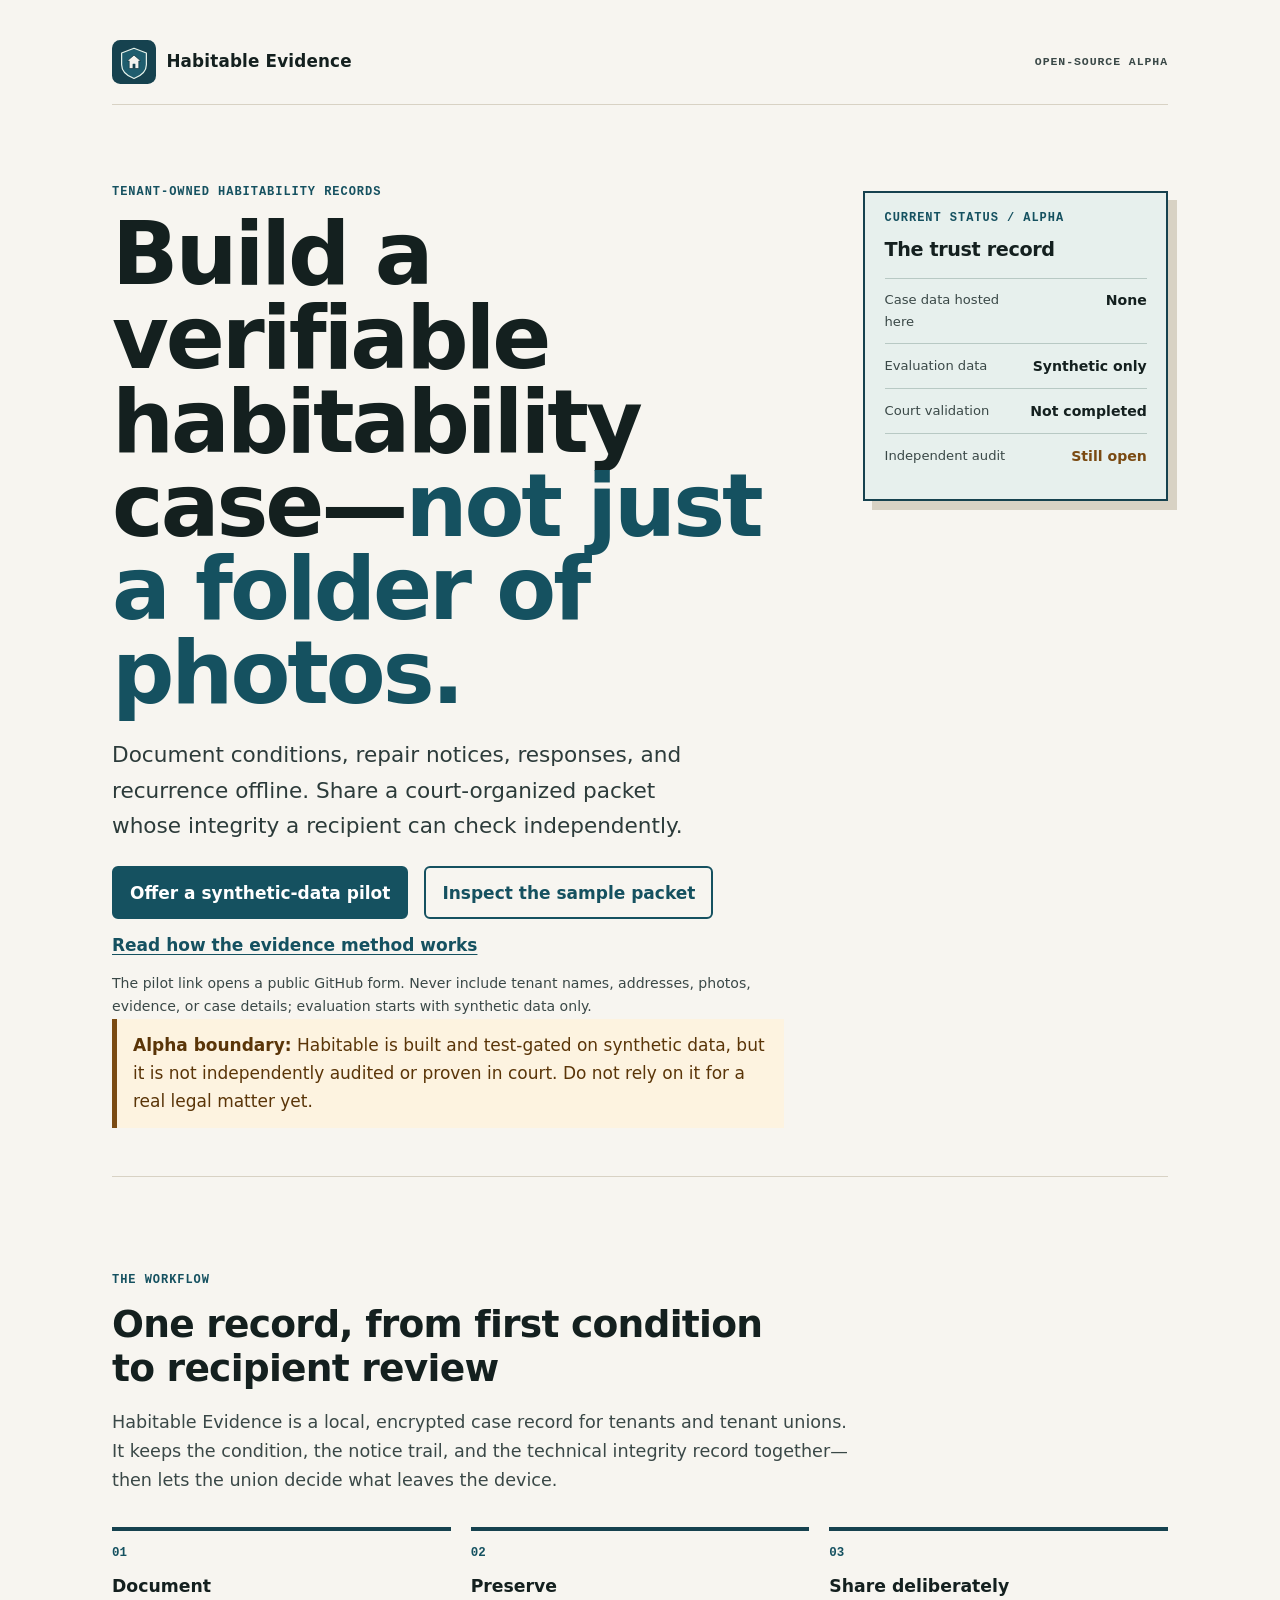
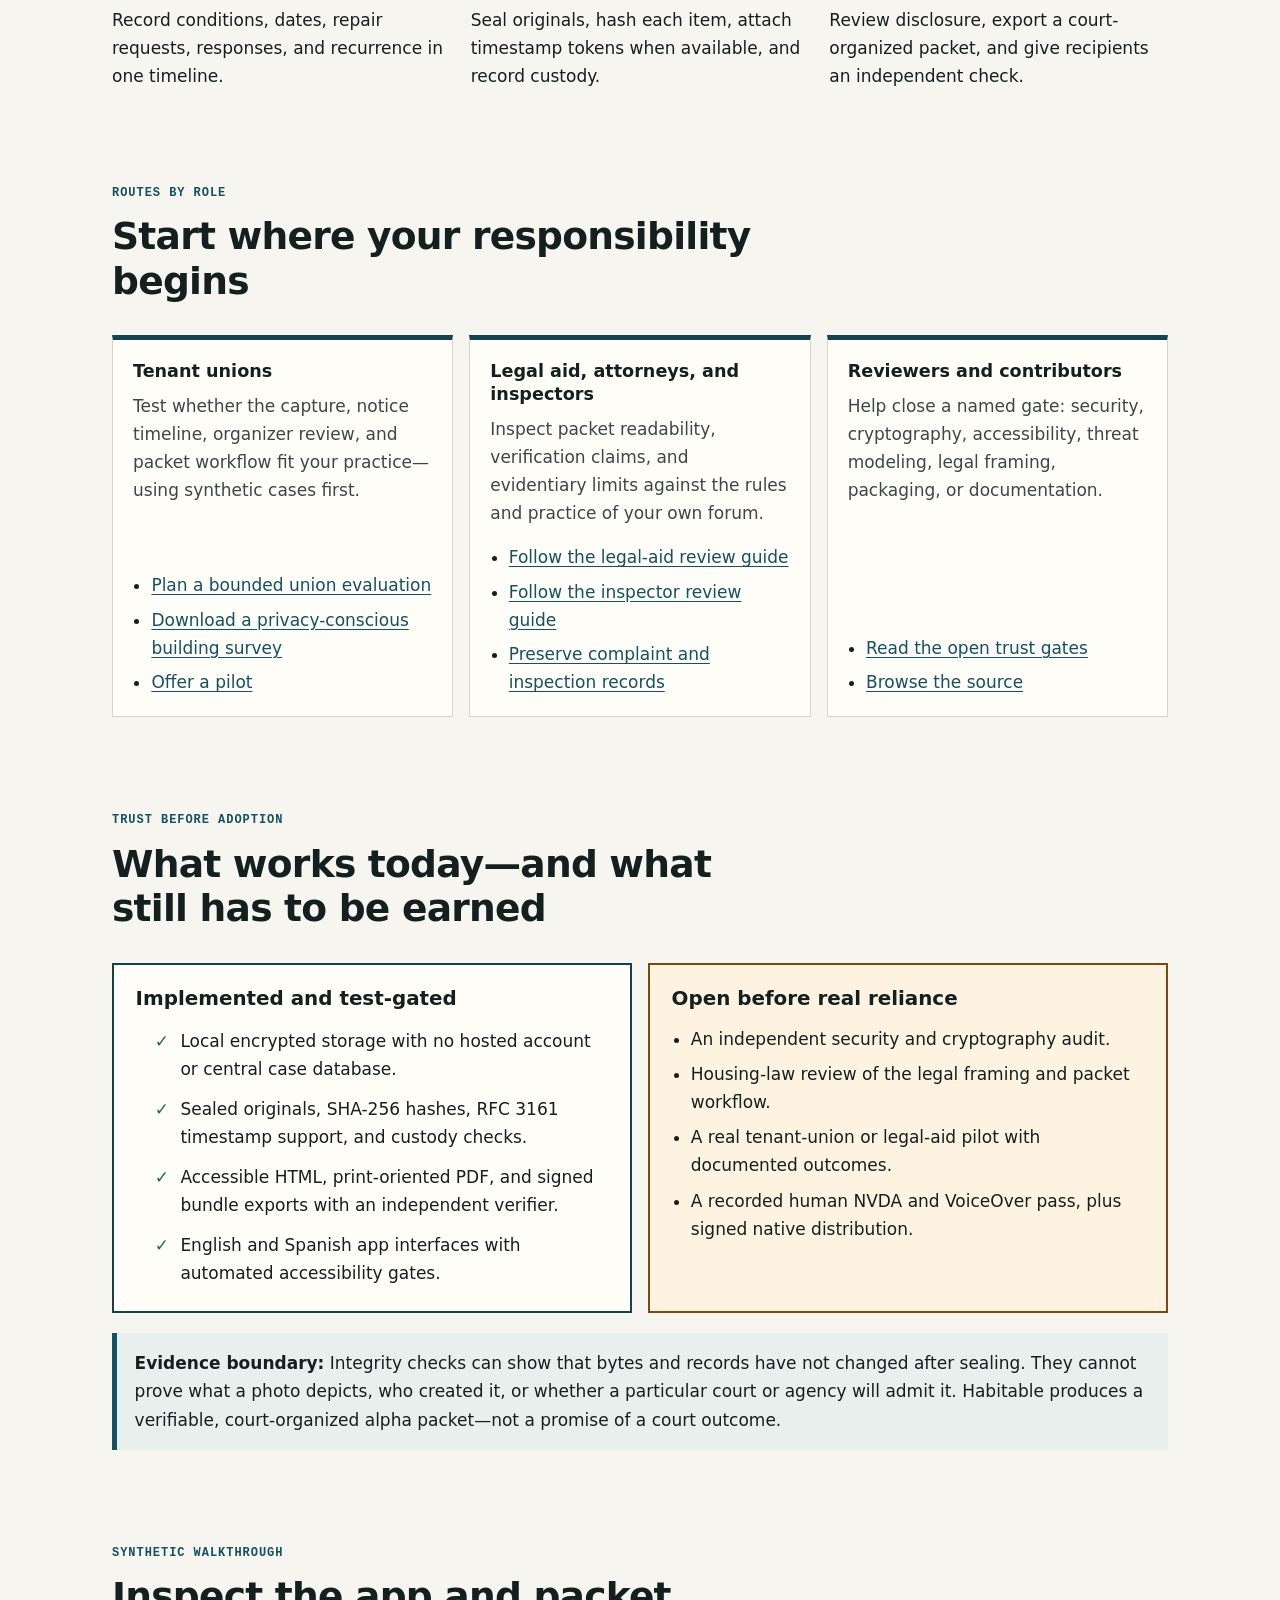
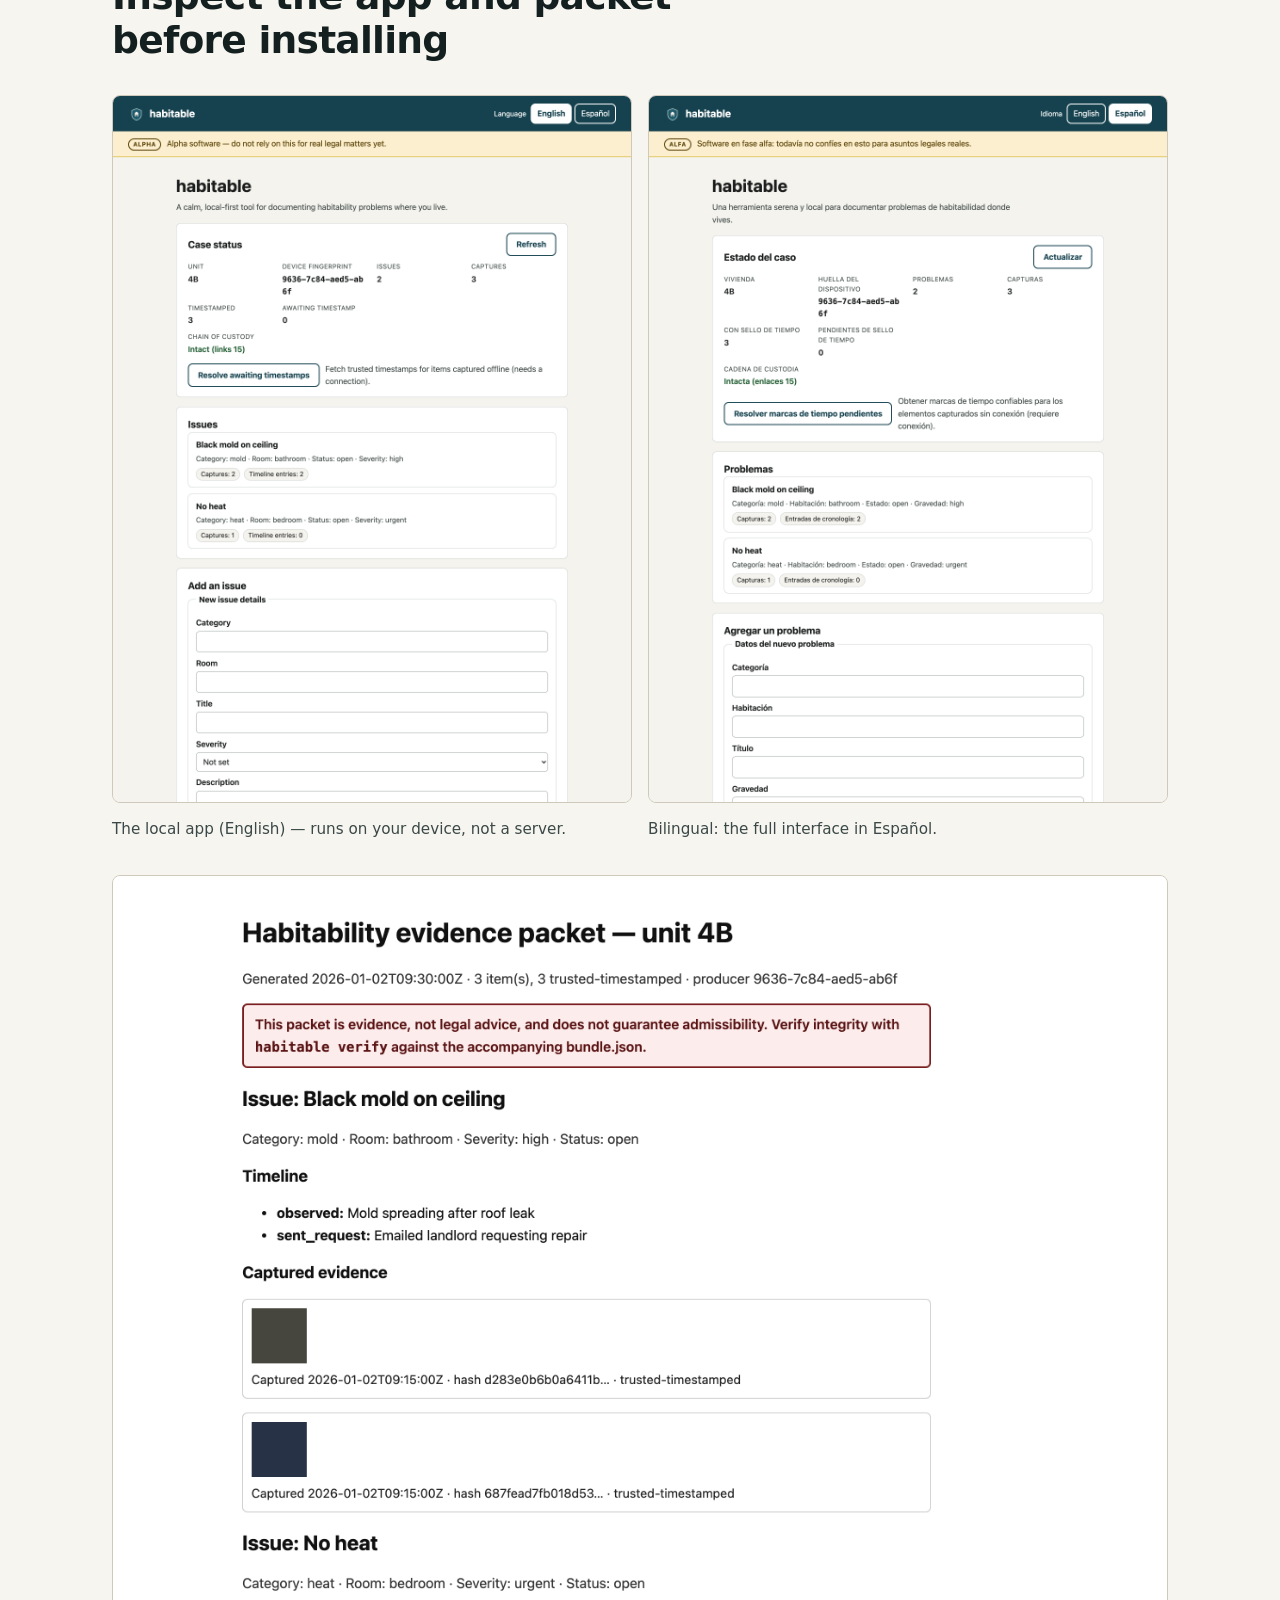
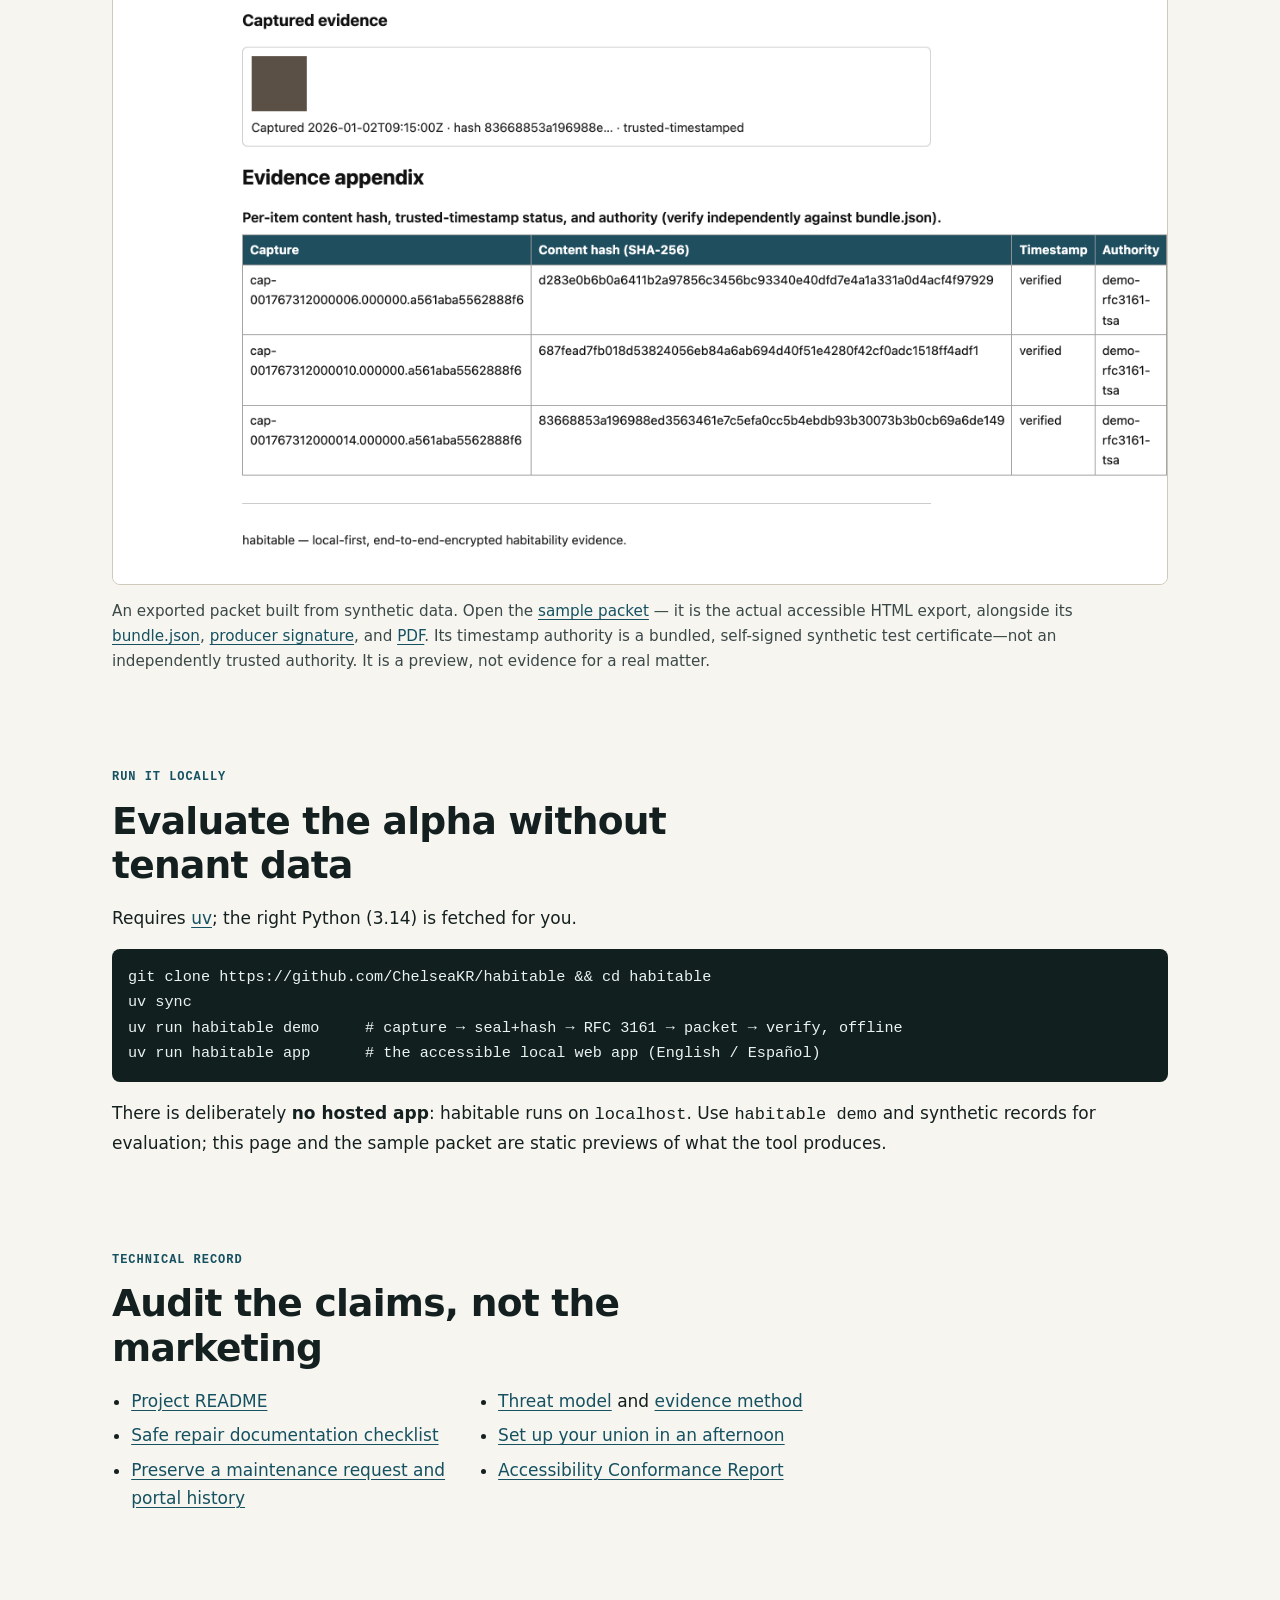
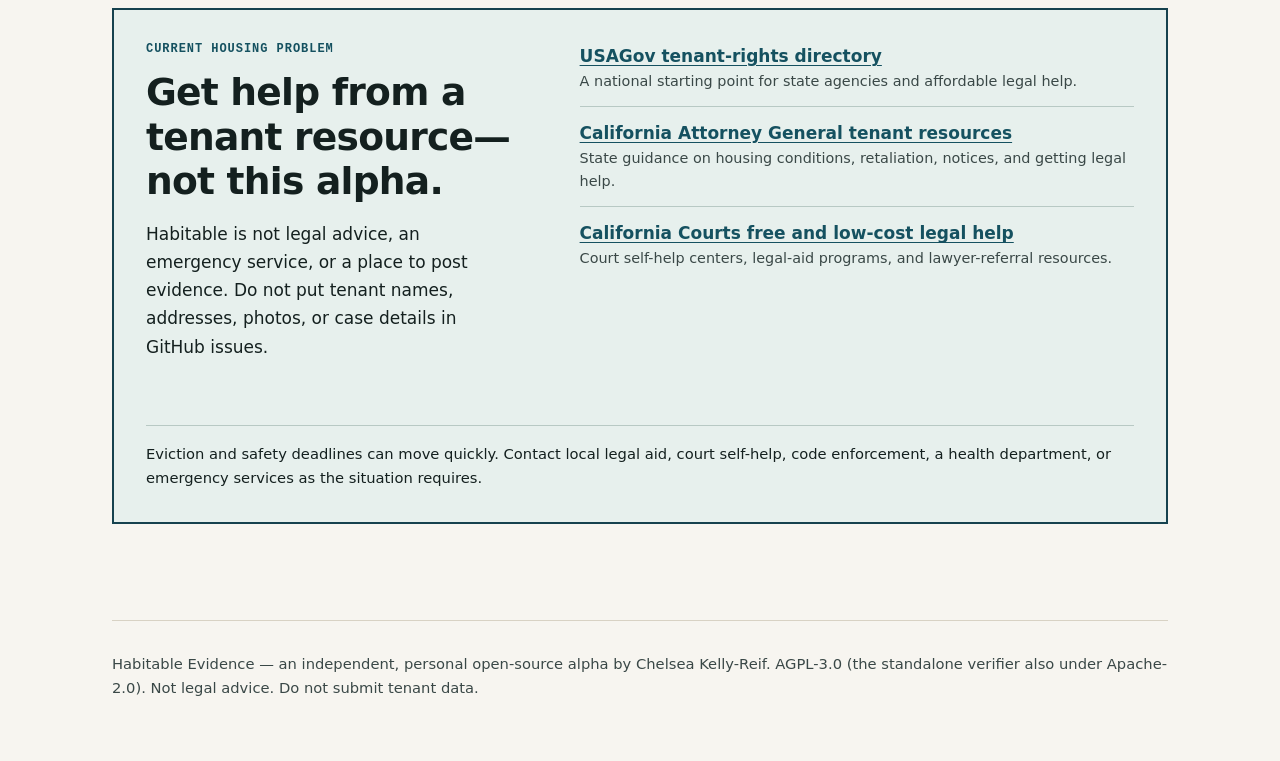
==== site/index.html @ 990c5d60 "Add tenant-union building condition survey template (#98) * feat(site): add tenant union building su" ====
<!doctype html>
<!-- SPDX-License-Identifier: AGPL-3.0-or-later -->
<html lang="en">
  <head>
    <meta charset="utf-8" />
    <meta name="viewport" content="width=device-width, initial-scale=1" />
    <meta name="theme-color" content="#16424f" />
    <title>Habitable Evidence — Offline Tenant Repair Documentation</title>
    <meta
      name="description"
      content="Habitable Evidence helps tenants and unions document repairs, notices, photos, and timelines offline—then share a packet anyone can verify."
    />
    <meta name="author" content="Chelsea Kelly-Reif" />
    <meta name="robots" content="index, follow, max-image-preview:large" />
    <link rel="canonical" href="https://chelseakr.github.io/habitable/" />
    <link rel="icon" href="img/icon.svg" type="image/svg+xml" />

    <meta property="og:type" content="website" />
    <meta property="og:locale" content="en_US" />
    <meta property="og:site_name" content="Habitable Evidence" />
    <meta property="og:url" content="https://chelseakr.github.io/habitable/" />
    <meta
      property="og:title"
      content="Habitable Evidence — Offline Tenant Repair Documentation"
    />
    <meta
      property="og:description"
      content="Habitable Evidence helps tenants and unions document repairs, notices, photos, and timelines offline—then share a packet anyone can verify."
    />
    <meta
      property="og:image"
      content="https://chelseakr.github.io/habitable/img/app-en.png"
    />
    <meta property="og:image:type" content="image/png" />
    <meta property="og:image:width" content="2200" />
    <meta property="og:image:height" content="3000" />
    <meta
      property="og:image:alt"
      content="The Habitable Evidence app showing a case status panel, issues, and an add-issue form."
    />

    <meta name="twitter:card" content="summary" />
    <meta
      name="twitter:title"
      content="Habitable Evidence — Offline Tenant Repair Documentation"
    />
    <meta
      name="twitter:description"
      content="Habitable Evidence helps tenants and unions document repairs, notices, photos, and timelines offline—then share a packet anyone can verify."
    />
    <meta
      name="twitter:image"
      content="https://chelseakr.github.io/habitable/img/app-en.png"
    />
    <meta
      name="twitter:image:alt"
      content="The Habitable Evidence app showing a case status panel, issues, and an add-issue form."
    />

    <script type="application/ld+json">
      {
        "@context": "https://schema.org",
        "@graph": [
          {
            "@type": "Person",
            "@id": "https://github.com/ChelseaKR#person",
            "name": "Chelsea Kelly-Reif",
            "url": "https://github.com/ChelseaKR"
          },
          {
            "@type": "WebSite",
            "@id": "https://chelseakr.github.io/habitable/#website",
            "url": "https://chelseakr.github.io/habitable/",
            "name": "Habitable Evidence",
            "alternateName": "habitable",
            "inLanguage": "en",
            "publisher": { "@id": "https://github.com/ChelseaKR#person" }
          },
          {
            "@type": "ImageObject",
            "@id": "https://chelseakr.github.io/habitable/#primaryimage",
            "contentUrl": "https://chelseakr.github.io/habitable/img/app-en.png",
            "width": 2200,
            "height": 3000,
            "caption": "The Habitable Evidence app in English."
          },
          {
            "@type": "WebPage",
            "@id": "https://chelseakr.github.io/habitable/#webpage",
            "url": "https://chelseakr.github.io/habitable/",
            "name": "Habitable Evidence — Offline Tenant Repair Documentation",
            "description": "Habitable Evidence helps tenants and unions document repairs, notices, photos, and timelines offline—then share a packet anyone can verify.",
            "inLanguage": "en",
            "isPartOf": { "@id": "https://chelseakr.github.io/habitable/#website" },
            "about": { "@id": "https://chelseakr.github.io/habitable/#software" },
            "primaryImageOfPage": {
              "@id": "https://chelseakr.github.io/habitable/#primaryimage"
            }
          },
          {
            "@type": "SoftwareApplication",
            "@id": "https://chelseakr.github.io/habitable/#software",
            "name": "habitable",
            "alternateName": "Habitable Evidence",
            "url": "https://chelseakr.github.io/habitable/",
            "sameAs": "https://github.com/ChelseaKR/habitable",
            "description": "A privacy-first, offline-capable tool for tenants and tenant unions to document repair and habitability problems and export independently verifiable evidence packets.",
            "applicationCategory": "UtilitiesApplication",
            "applicationSubCategory": "Tenant repair documentation",
            "operatingSystem": "Any operating system that supports Python 3.14",
            "softwareRequirements": "Python 3.14 and uv",
            "isAccessibleForFree": true,
            "offers": { "@type": "Offer", "price": 0 },
            "license": "https://spdx.org/licenses/AGPL-3.0-or-later.html",
            "creator": { "@id": "https://github.com/ChelseaKR#person" },
            "image": { "@id": "https://chelseakr.github.io/habitable/#primaryimage" },
            "subjectOf": { "@id": "https://github.com/ChelseaKR/habitable#source" }
          },
          {
            "@type": "SoftwareSourceCode",
            "@id": "https://github.com/ChelseaKR/habitable#source",
            "name": "habitable source code",
            "url": "https://github.com/ChelseaKR/habitable",
            "codeRepository": "https://github.com/ChelseaKR/habitable",
            "programmingLanguage": "Python",
            "runtimePlatform": "Python 3.14",
            "license": "https://spdx.org/licenses/AGPL-3.0-or-later.html",
            "creator": { "@id": "https://github.com/ChelseaKR#person" },
            "targetProduct": { "@id": "https://chelseakr.github.io/habitable/#software" }
          }
        ]
      }
    </script>
    <style>
      :root {
        color-scheme: light;
        --paper: #f7f5f0;
        --paper-raised: #fffdf8;
        --ink: #14201f;
        --ink-soft: #3a4847;
        --teal: #155160;
        --teal-deep: #16424f;
        --teal-pale: #e7f0ed;
        --amber: #7a4a12;
        --amber-pale: #fdf3e0;
        --rule: #d8d2c4;
      }
      * { box-sizing: border-box; }
      body { max-width: 72rem; margin: 0 auto; padding: 1.5rem clamp(1rem, 4vw, 3rem) 3rem;
        font: 17px/1.65 system-ui, -apple-system, "Segoe UI", Roboto, sans-serif;
        color: var(--ink); background: var(--paper); }
      a { color: var(--teal); text-underline-offset: .18em; }
      a:hover { text-decoration-thickness: 2px; }
      a:focus-visible, button:focus-visible { outline: 3px solid var(--teal); outline-offset: 3px; }
      .skip { position: absolute; left: -9999px; top: .5rem; z-index: 10; padding: .55rem .8rem;
        color: #fff; background: var(--teal-deep); }
      .skip:focus { left: .5rem; }
      header.hero { padding: 1rem 0 3rem; }
      .brand { display: flex; align-items: center; gap: .65rem; padding-bottom: 1.25rem;
        border-bottom: 1px solid var(--rule); }
      .brand img { width: 44px; height: 44px; }
      .brand strong { font-size: 1.05rem; letter-spacing: .01em; }
      .brand-note { margin-left: auto; color: var(--ink-soft); font: 600 .72rem/1.2
        ui-monospace, SFMono-Regular, Menlo, monospace; letter-spacing: .08em;
        text-transform: uppercase; }
      .hero-grid { display: grid; grid-template-columns: minmax(0, 1.55fr) minmax(17rem, .7fr);
        gap: clamp(2rem, 6vw, 5rem); align-items: start; padding-top: clamp(2.5rem, 7vw, 5rem); }
      .eyebrow, .section-kicker, .record-id { margin: 0 0 .8rem; color: var(--teal);
        font: 700 .75rem/1.3 ui-monospace, SFMono-Regular, Menlo, monospace;
        letter-spacing: .08em; text-transform: uppercase; }
      h1 { max-width: 12ch; margin: 0 0 1.35rem;
        font: 800 clamp(2.8rem, 7vw, 5.45rem)/.96 "Avenir Next Condensed", "Arial Narrow",
        system-ui, sans-serif; letter-spacing: -.035em; }
      h1 span { color: var(--teal); }
      .tagline { max-width: 38rem; font-size: clamp(1.12rem, 2.3vw, 1.35rem);
        color: #2c3b3a; margin: 0 0 1.35rem; }
      .alpha { max-width: 42rem; border-left: 5px solid var(--amber); background: var(--amber-pale);
        color: #5a3508; padding: .8rem 1rem; margin: 0; }
      .cta { display: flex; flex-wrap: wrap; align-items: center; gap: .75rem 1rem;
        margin: 1.4rem 0 .8rem; }
      .btn { display: inline-flex; min-height: 44px; align-items: center; justify-content: center;
        padding: .65rem 1rem; border-radius: 6px; text-decoration: none; font-weight: 700;
        border: 2px solid var(--teal); }
      .btn-primary { background: var(--teal); color: #fff; }
      .btn-primary:hover { background: var(--teal-deep); }
      .btn-secondary { background: transparent; color: var(--teal); }
      .btn-secondary:hover { background: var(--teal-pale); }
      .text-link { font-weight: 700; }
      .privacy-note { max-width: 42rem; margin: 0; color: var(--ink-soft); font-size: .88rem; }
      .case-file { position: relative; margin-top: .35rem; padding: 1.15rem 1.2rem 1.3rem;
        border: 2px solid var(--teal-deep); background: var(--teal-pale);
        box-shadow: 9px 9px 0 var(--rule); }
      .case-file h2 { margin: 0 0 .3rem; padding: 0; border: 0; font-size: 1.2rem; }
      .case-file dl { display: grid; grid-template-columns: minmax(0, 1fr) minmax(0, 1.1fr);
        margin: 1rem 0 0; }
      .case-file dt, .case-file dd { padding: .65rem 0; border-top: 1px solid #b8c9c4; }
      .case-file dt { color: var(--ink-soft); font-size: .82rem; }
      .case-file dd { margin: 0; text-align: right; font-size: .88rem; font-weight: 750; }
      .status-open { color: var(--amber); }
      main { border-top: 1px solid var(--rule); }
      section { margin: clamp(3.5rem, 8vw, 6rem) 0; }
      h2 { max-width: 25ch; margin: 0 0 1rem; font-size: clamp(1.65rem, 3.5vw, 2.35rem);
        line-height: 1.18; letter-spacing: -.02em; }
      h3 { line-height: 1.3; }
      .lede { max-width: 46rem; color: var(--ink-soft); font-size: 1.1rem; }
      .flow { display: grid; grid-template-columns: repeat(3, minmax(0, 1fr)); gap: 1.25rem;
        list-style: none; padding: 0; margin: 2rem 0 0; counter-reset: workflow; }
      .flow li { position: relative; padding: 1rem 0 0; border-top: 4px solid var(--teal-deep);
        counter-increment: workflow; }
      .flow li::before { content: "0" counter(workflow); display: block; margin-bottom: .8rem;
        color: var(--teal); font: 700 .78rem/1 ui-monospace, SFMono-Regular, Menlo, monospace; }
      .flow strong { display: block; margin-bottom: .3rem; font-size: 1.08rem; }
      ul.checks { list-style: none; padding: 0; }
      ul.checks li { padding: .15rem 0 .15rem 1.6rem; position: relative; }
      ul.checks li::before { content: "✓"; position: absolute; left: 0; color: #1c6b4a;
        font-weight: 700; }
      .audience-grid { display: grid; grid-template-columns: repeat(3, minmax(0, 1fr)); gap: 1rem;
        margin-top: 2rem; }
      .route { display: flex; flex-direction: column; min-width: 0; padding: 1.25rem;
        border: 1px solid var(--rule); border-top: 5px solid var(--teal-deep);
        background: var(--paper-raised); }
      .route h3 { margin: 0 0 .6rem; font-size: 1.1rem; }
      .route p { margin: 0 0 1rem; color: var(--ink-soft); }
      .route ul { margin: auto 0 0; padding-left: 1.15rem; }
      .route li + li { margin-top: .4rem; }
      .trust-grid { display: grid; grid-template-columns: repeat(2, minmax(0, 1fr)); gap: 1rem;
        margin: 2rem 0 1.25rem; }
      .trust-card { padding: 1.35rem; border: 2px solid var(--teal-deep);
        background: var(--paper-raised); }
      .trust-card.open { border-color: var(--amber); background: var(--amber-pale); }
      .trust-card h3 { margin: 0 0 .8rem; }
      .trust-card ul { margin: 0; padding-left: 1.2rem; }
      .trust-card li + li { margin-top: .45rem; }
      .limit { margin: 0; padding: 1rem 1.1rem; border-left: 5px solid var(--teal);
        background: var(--teal-pale); }
      figure { margin: 1rem 0; }
      figure img { max-width: 100%; height: auto; border: 1px solid #cfc9bb; border-radius: 8px; }
      figcaption { color: var(--ink-soft); font-size: .95rem; margin-top: .4rem; }
      .shots { display: grid; grid-template-columns: repeat(auto-fit, minmax(16rem, 1fr)); gap: 1rem; }
      pre { background: #11201f; color: #eaf3f1; padding: 1rem; border-radius: 8px;
        overflow-x: auto; font-size: .95rem; }
      code { font-family: ui-monospace, SFMono-Regular, Menlo, monospace; }
      .safety { display: grid; grid-template-columns: minmax(0, .8fr) minmax(18rem, 1.2fr);
        gap: clamp(1.5rem, 5vw, 4rem); padding: clamp(1.25rem, 4vw, 2rem);
        border: 2px solid var(--teal-deep); background: var(--teal-pale); }
      .safety h2 { margin-bottom: .7rem; }
      .safety-copy p:last-child { margin-bottom: 0; }
      .resource-list { margin: 0; padding: 0; list-style: none; }
      .resource-list li { padding: .75rem 0; border-top: 1px solid #b8c9c4; }
      .resource-list li:first-child { border-top: 0; padding-top: 0; }
      .resource-list a { font-weight: 750; }
      .resource-list span { display: block; color: var(--ink-soft); font-size: .9rem; }
      .urgent { grid-column: 1 / -1; margin: 0; padding-top: 1rem; border-top: 1px solid #b8c9c4;
        font-size: .92rem; }
      .technical-links { columns: 2; max-width: 46rem; padding-left: 1.2rem; }
      .technical-links li { break-inside: avoid; margin-bottom: .4rem; }
      footer { margin-top: 4rem; border-top: 1px solid var(--rule); padding-top: 1rem;
        color: var(--ink-soft); font-size: .92rem; }

      @media (max-width: 52rem) {
        .hero-grid, .safety { grid-template-columns: 1fr; }
        .hero-grid { gap: 2rem; }
        .flow, .audience-grid { grid-template-columns: 1fr; }
        .flow { gap: 1.75rem; }
        .route { padding: 1.1rem; }
        .urgent { grid-column: auto; }
      }

      @media (max-width: 38rem) {
        body { padding-inline: 1rem; }
        .brand-note { max-width: 9rem; text-align: right; }
        h1 { font-size: clamp(2.65rem, 15vw, 4rem); }
        .cta .btn { width: 100%; }
        .trust-grid { grid-template-columns: 1fr; }
        .case-file { margin-right: 9px; }
        .case-file dl { grid-template-columns: 1fr; }
        .case-file dt { padding-bottom: .1rem; }
        .case-file dd { padding-top: .1rem; text-align: left; }
        .technical-links { columns: 1; }
      }
    </style>
  </head>
  <body>
    <a class="skip" href="#main">Skip to content</a>
    <header class="hero">
      <div class="brand">
        <img src="img/icon.svg" alt="" width="44" height="44" />
        <strong>Habitable Evidence</strong>
        <span class="brand-note">Open-source alpha</span>
      </div>
      <div class="hero-grid">
        <div>
          <p class="eyebrow">Tenant-owned habitability records</p>
          <h1>Build a verifiable habitability case—<span>not just a folder of photos.</span></h1>
          <p class="tagline">
            Document conditions, repair notices, responses, and recurrence offline. Share a
            court-organized packet whose integrity a recipient can check independently.
          </p>
          <div class="cta">
            <a id="pilot-cta" class="btn btn-primary"
              href="https://github.com/ChelseaKR/habitable/issues/new?template=reviewer-intake.yml">Offer a synthetic-data pilot</a>
            <a id="sample-cta" class="btn btn-secondary" href="sample-packet/packet.html">Inspect the sample packet</a>
            <a id="method-cta" class="text-link"
              href="how-it-works/">Read how the evidence method works</a>
          </div>
          <p class="privacy-note">
            The pilot link opens a public GitHub form. Never include tenant names, addresses,
            photos, evidence, or case details; evaluation starts with synthetic data only.
          </p>
          <p class="alpha">
            <strong>Alpha boundary:</strong> Habitable is built and test-gated on synthetic data,
            but it is not independently audited or proven in court. Do not rely on it for a real
            legal matter yet.
          </p>
        </div>
        <div class="case-file" role="note" aria-labelledby="status-h">
          <p class="record-id">Current status / alpha</p>
          <h2 id="status-h">The trust record</h2>
          <dl>
            <dt>Case data hosted here</dt><dd>None</dd>
            <dt>Evaluation data</dt><dd>Synthetic only</dd>
            <dt>Court validation</dt><dd>Not completed</dd>
            <dt>Independent audit</dt><dd class="status-open">Still open</dd>
          </dl>
        </div>
      </div>
    </header>

    <main id="main">
      <section aria-labelledby="what-h">
        <p class="section-kicker">The workflow</p>
        <h2 id="what-h">One record, from first condition to recipient review</h2>
        <p class="lede">
          Habitable Evidence is a local, encrypted case record for tenants and tenant unions. It
          keeps the condition, the notice trail, and the technical integrity record together—then
          lets the union decide what leaves the device.
        </p>
        <ol class="flow">
          <li><strong>Document</strong>Record conditions, dates, repair requests, responses, and recurrence in one timeline.</li>
          <li><strong>Preserve</strong>Seal originals, hash each item, attach timestamp tokens when available, and record custody.</li>
          <li><strong>Share deliberately</strong>Review disclosure, export a court-organized packet, and give recipients an independent check.</li>
        </ol>
      </section>

      <section aria-labelledby="audience-h">
        <p class="section-kicker">Routes by role</p>
        <h2 id="audience-h">Start where your responsibility begins</h2>
        <div class="audience-grid">
          <article class="route">
            <h3>Tenant unions</h3>
            <p>Test whether the capture, notice timeline, organizer review, and packet workflow fit your practice—using synthetic cases first.</p>
            <ul>
              <li><a href="tenant-unions/">Plan a bounded union evaluation</a></li>
              <li><a href="templates/tenant-union-building-condition-survey/">Download a privacy-conscious building survey</a></li>
              <li><a href="https://github.com/ChelseaKR/habitable/issues/new?template=reviewer-intake.yml">Offer a pilot</a></li>
            </ul>
          </article>
          <article class="route">
            <h3>Legal aid, attorneys, and inspectors</h3>
            <p>Inspect packet readability, verification claims, and evidentiary limits against the rules and practice of your own forum.</p>
            <ul>
              <li><a href="legal-aid-reviewers/">Follow the legal-aid review guide</a></li>
              <li><a href="inspectors-code-enforcement/">Follow the inspector review guide</a></li>
              <li><a href="guides/housing-inspection-records/">Preserve complaint and inspection records</a></li>
            </ul>
          </article>
          <article class="route">
            <h3>Reviewers and contributors</h3>
            <p>Help close a named gate: security, cryptography, accessibility, threat modeling, legal framing, packaging, or documentation.</p>
            <ul>
              <li><a href="trust-limitations/">Read the open trust gates</a></li>
              <li><a href="https://github.com/ChelseaKR/habitable">Browse the source</a></li>
            </ul>
          </article>
        </div>
      </section>

      <section aria-labelledby="trust-h">
        <p class="section-kicker">Trust before adoption</p>
        <h2 id="trust-h">What works today—and what still has to be earned</h2>
        <div class="trust-grid">
          <article class="trust-card">
            <h3>Implemented and test-gated</h3>
            <ul class="checks">
              <li>Local encrypted storage with no hosted account or central case database.</li>
              <li>Sealed originals, SHA-256 hashes, RFC 3161 timestamp support, and custody checks.</li>
              <li>Accessible HTML, print-oriented PDF, and signed bundle exports with an independent verifier.</li>
              <li>English and Spanish app interfaces with automated accessibility gates.</li>
            </ul>
          </article>
          <article class="trust-card open">
            <h3>Open before real reliance</h3>
            <ul>
              <li>An independent security and cryptography audit.</li>
              <li>Housing-law review of the legal framing and packet workflow.</li>
              <li>A real tenant-union or legal-aid pilot with documented outcomes.</li>
              <li>A recorded human NVDA and VoiceOver pass, plus signed native distribution.</li>
            </ul>
          </article>
        </div>
        <p class="limit">
          <strong>Evidence boundary:</strong> Integrity checks can show that bytes and records have
          not changed after sealing. They cannot prove what a photo depicts, who created it, or
          whether a particular court or agency will admit it. Habitable produces a verifiable,
          court-organized alpha packet—not a promise of a court outcome.
        </p>
      </section>

      <section aria-labelledby="see-h">
        <p class="section-kicker">Synthetic walkthrough</p>
        <h2 id="see-h">Inspect the app and packet before installing</h2>
        <div class="shots">
          <figure>
            <img src="img/app-en.png" width="2200" height="3000" loading="lazy" decoding="async"
              alt="The habitable app: a Case status panel showing unit 4B, device fingerprint, issue
              and capture counts, and an intact chain of custody, above an Issues list and an Add
              issue form." />
            <figcaption>The local app (English) — runs on your device, not a server.</figcaption>
          </figure>
          <figure>
            <img src="img/app-es.png" width="2200" height="3000" loading="lazy" decoding="async"
              alt="The same habitable app shown in Spanish, with all labels and buttons translated."
            />
            <figcaption>Bilingual: the full interface in Español.</figcaption>
          </figure>
        </div>
        <figure>
          <img src="img/packet.png" width="2448" height="3038" loading="lazy" decoding="async"
            alt="A habitability evidence packet rendered as an accessible web page: title, generated
            date and counts, an issue with its timeline and a captured photo, and an evidence
            appendix table of content hashes and timestamp status." />
          <figcaption>
            An exported packet built from synthetic data. Open the
            <a href="sample-packet/packet.html">sample packet</a> — it is the actual accessible
            HTML export, alongside its <a href="sample-packet/bundle.json">bundle.json</a>,
            <a href="sample-packet/bundle.sig.json">producer signature</a>, and
            <a href="sample-packet/packet.pdf">PDF</a>. Its timestamp authority is a bundled,
            self-signed synthetic test certificate—not an independently trusted authority. It is a
            preview, not evidence for a real matter.
          </figcaption>
        </figure>
      </section>

      <section aria-labelledby="try-h">
        <p class="section-kicker">Run it locally</p>
        <h2 id="try-h">Evaluate the alpha without tenant data</h2>
        <p>Requires <a href="https://docs.astral.sh/uv/">uv</a>; the right Python (3.14) is fetched for you.</p>
        <pre><code>git clone https://github.com/ChelseaKR/habitable &amp;&amp; cd habitable
uv sync
uv run habitable demo     # capture → seal+hash → RFC 3161 → packet → verify, offline
uv run habitable app      # the accessible local web app (English / Español)</code></pre>
        <p>
          There is deliberately <strong>no hosted app</strong>: habitable runs on
          <code>localhost</code>. Use <code>habitable demo</code> and synthetic records for evaluation;
          this page and the sample packet are static previews of what the tool produces.
        </p>
      </section>

      <section aria-labelledby="learn-h">
        <p class="section-kicker">Technical record</p>
        <h2 id="learn-h">Audit the claims, not the marketing</h2>
        <ul class="technical-links">
          <li><a href="https://github.com/ChelseaKR/habitable#readme">Project README</a></li>
          <li><a href="documentation-checklist/">Safe repair documentation checklist</a></li>
          <li><a href="guides/preserve-maintenance-request-records/">Preserve a maintenance request and portal history</a></li>
          <li><a href="https://github.com/ChelseaKR/habitable/blob/main/docs/threat-model.md">Threat model</a>
            and <a href="https://github.com/ChelseaKR/habitable/blob/main/docs/evidence-method.md">evidence method</a></li>
          <li><a href="https://github.com/ChelseaKR/habitable/blob/main/docs/setup-guide.md">Set up your union in an afternoon</a></li>
          <li><a href="https://github.com/ChelseaKR/habitable/blob/main/docs/accessibility/ACR.md">Accessibility Conformance Report</a></li>
        </ul>
      </section>

      <section class="safety" aria-labelledby="safety-h">
        <div class="safety-copy">
          <p class="section-kicker">Current housing problem</p>
          <h2 id="safety-h">Get help from a tenant resource—not this alpha.</h2>
          <p>
            Habitable is not legal advice, an emergency service, or a place to post evidence. Do
            not put tenant names, addresses, photos, or case details in GitHub issues.
          </p>
        </div>
        <ul class="resource-list">
          <li>
            <a href="https://www.usa.gov/tenant-rights">USAGov tenant-rights directory</a>
            <span>A national starting point for state agencies and affordable legal help.</span>
          </li>
          <li>
            <a href="https://oag.ca.gov/tenants">California Attorney General tenant resources</a>
            <span>State guidance on housing conditions, retaliation, notices, and getting legal help.</span>
          </li>
          <li>
            <a href="https://selfhelp.courts.ca.gov/get-free-or-low-cost-legal-help">California Courts free and low-cost legal help</a>
            <span>Court self-help centers, legal-aid programs, and lawyer-referral resources.</span>
          </li>
        </ul>
        <p class="urgent">
          Eviction and safety deadlines can move quickly. Contact local legal aid, court self-help,
          code enforcement, a health department, or emergency services as the situation requires.
        </p>
      </section>
    </main>

    <footer>
      <p>
        Habitable Evidence — an independent, personal open-source alpha by Chelsea Kelly-Reif.
        AGPL-3.0 (the standalone verifier also under Apache-2.0). Not legal advice. Do not submit
        tenant data.
      </p>
    </footer>
  </body>
</html>
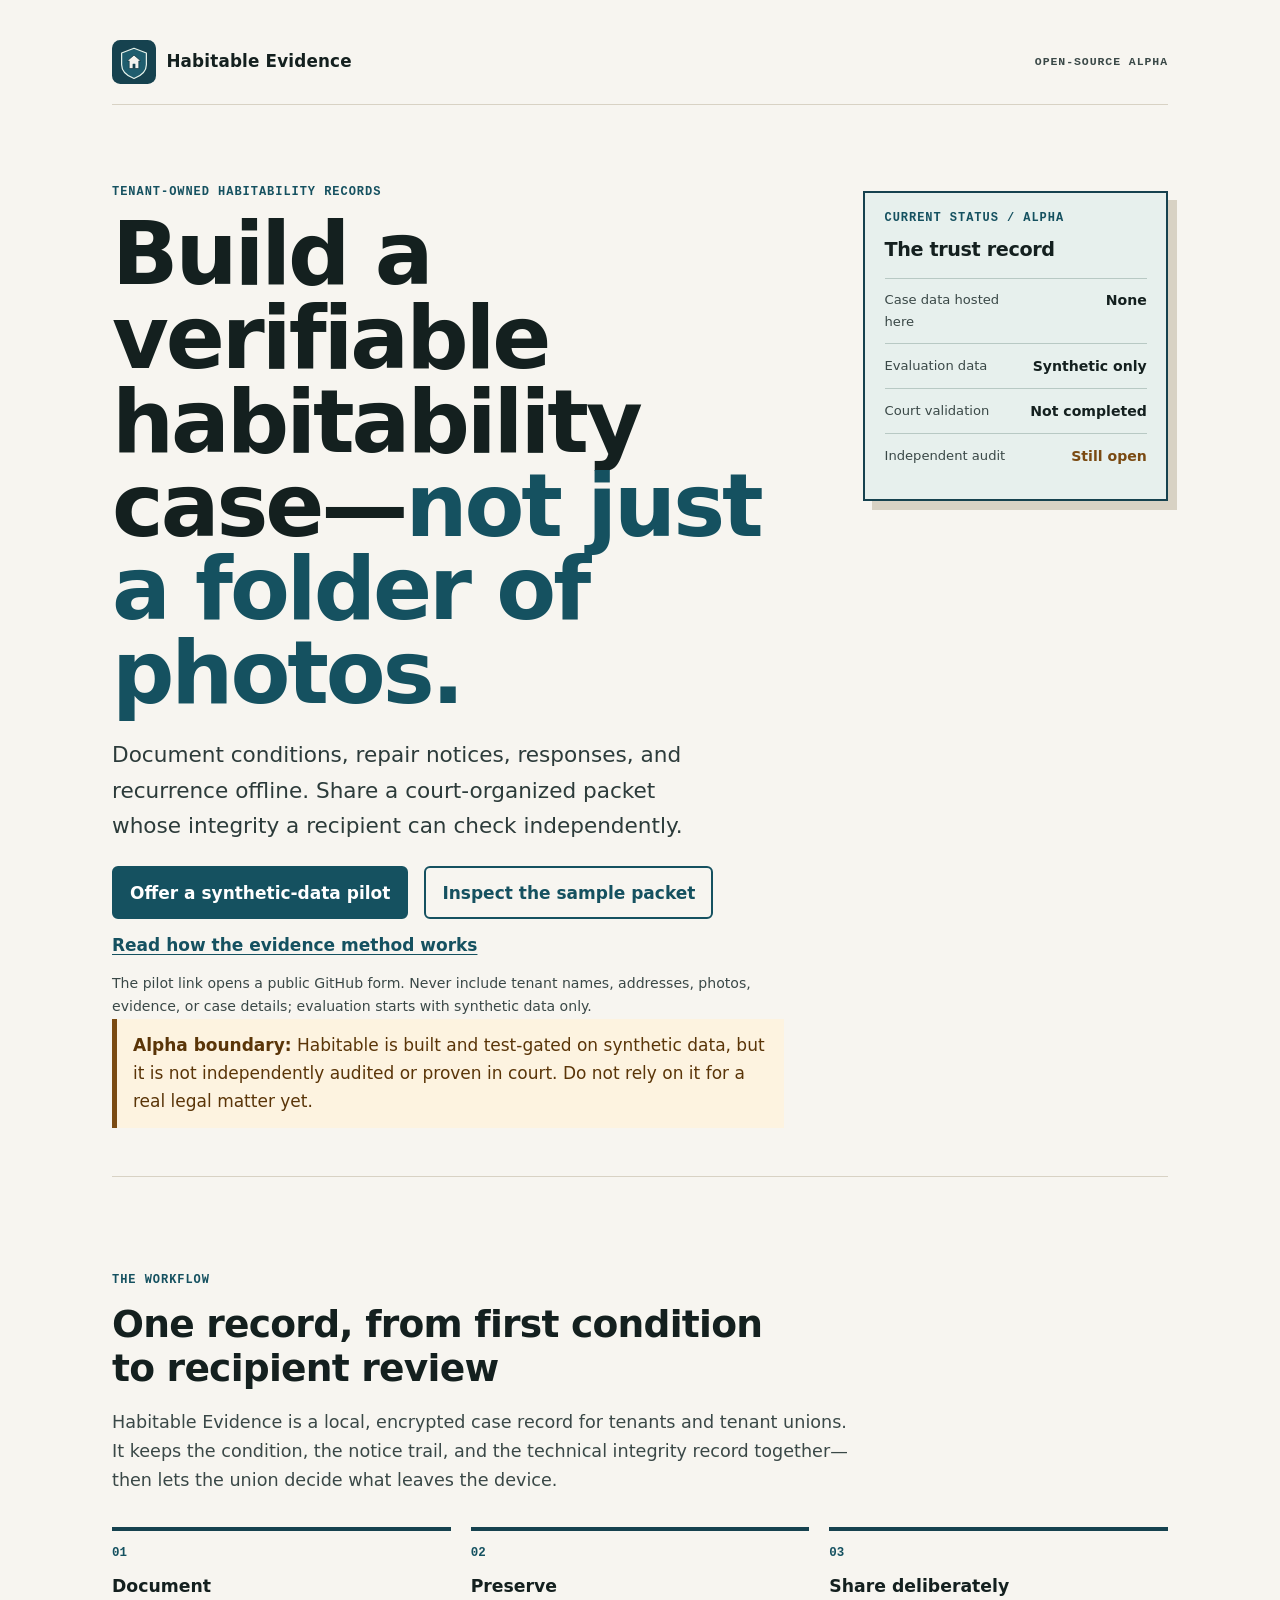
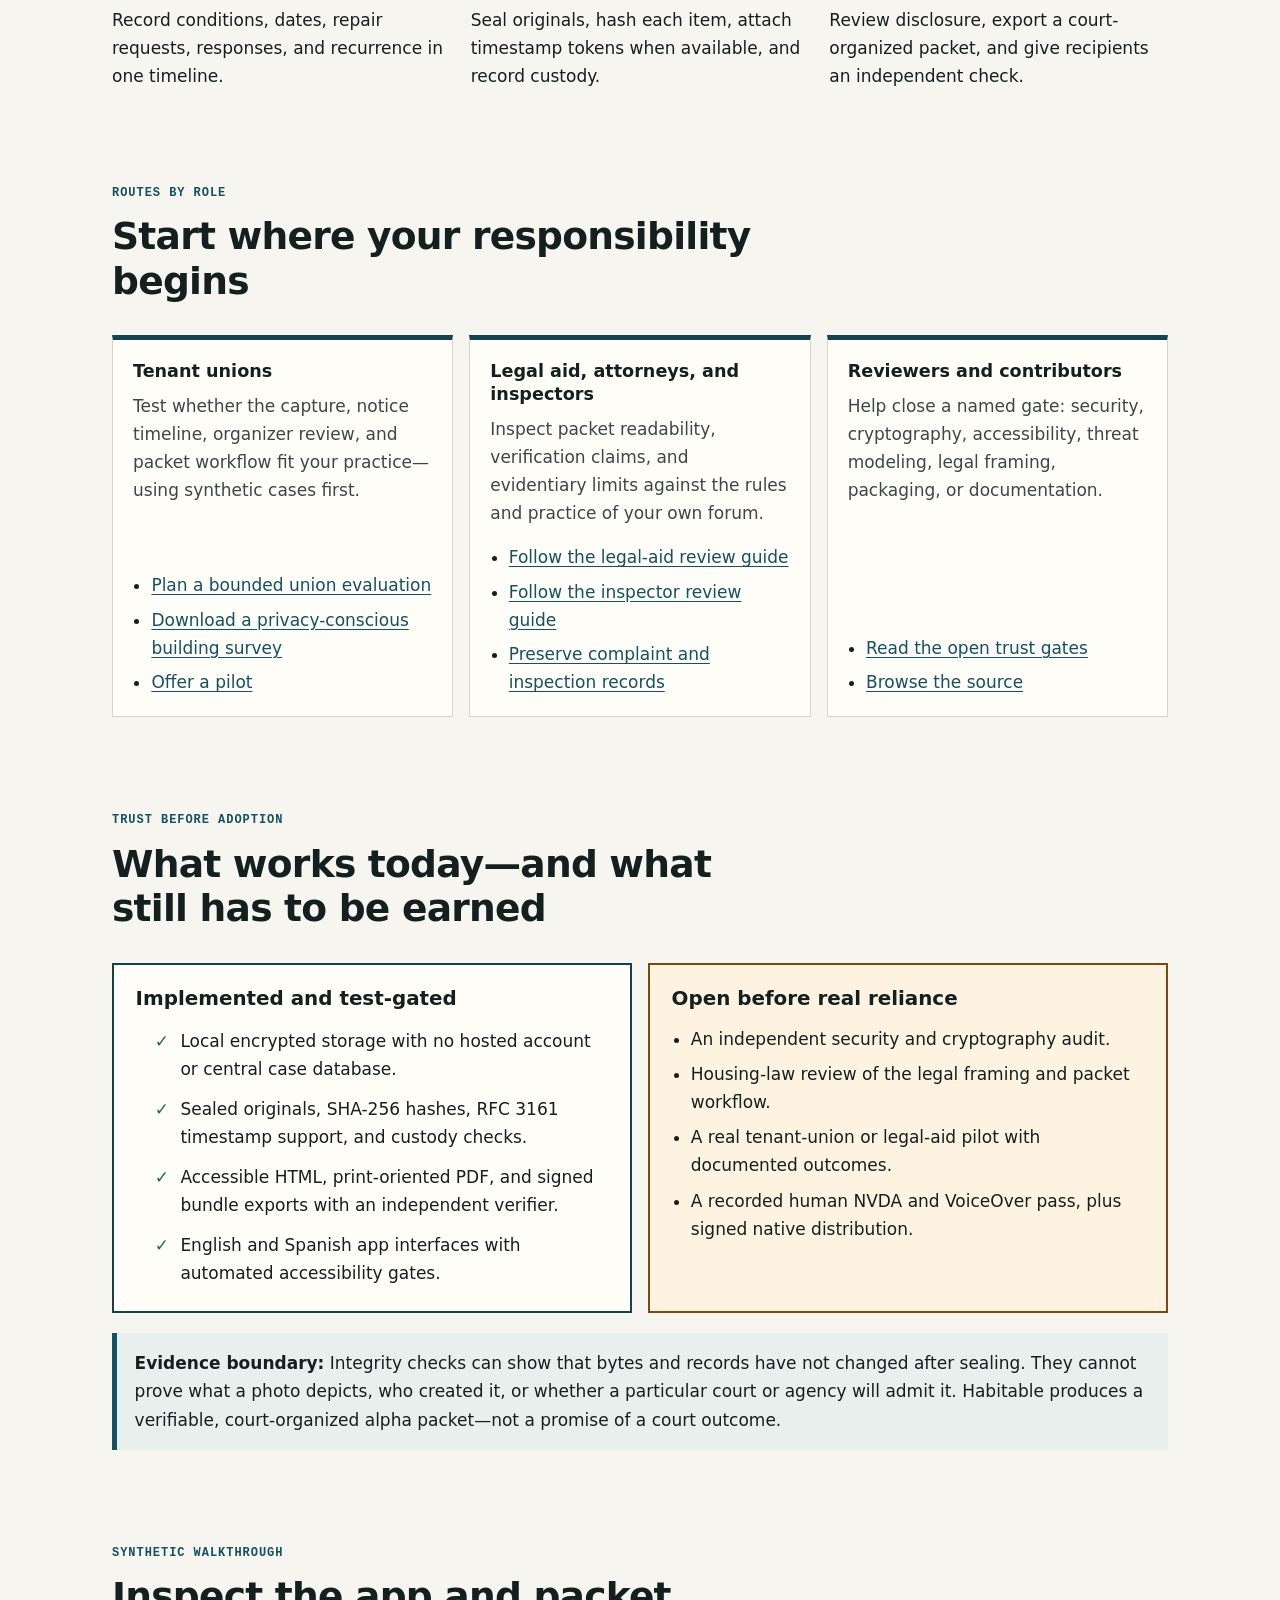
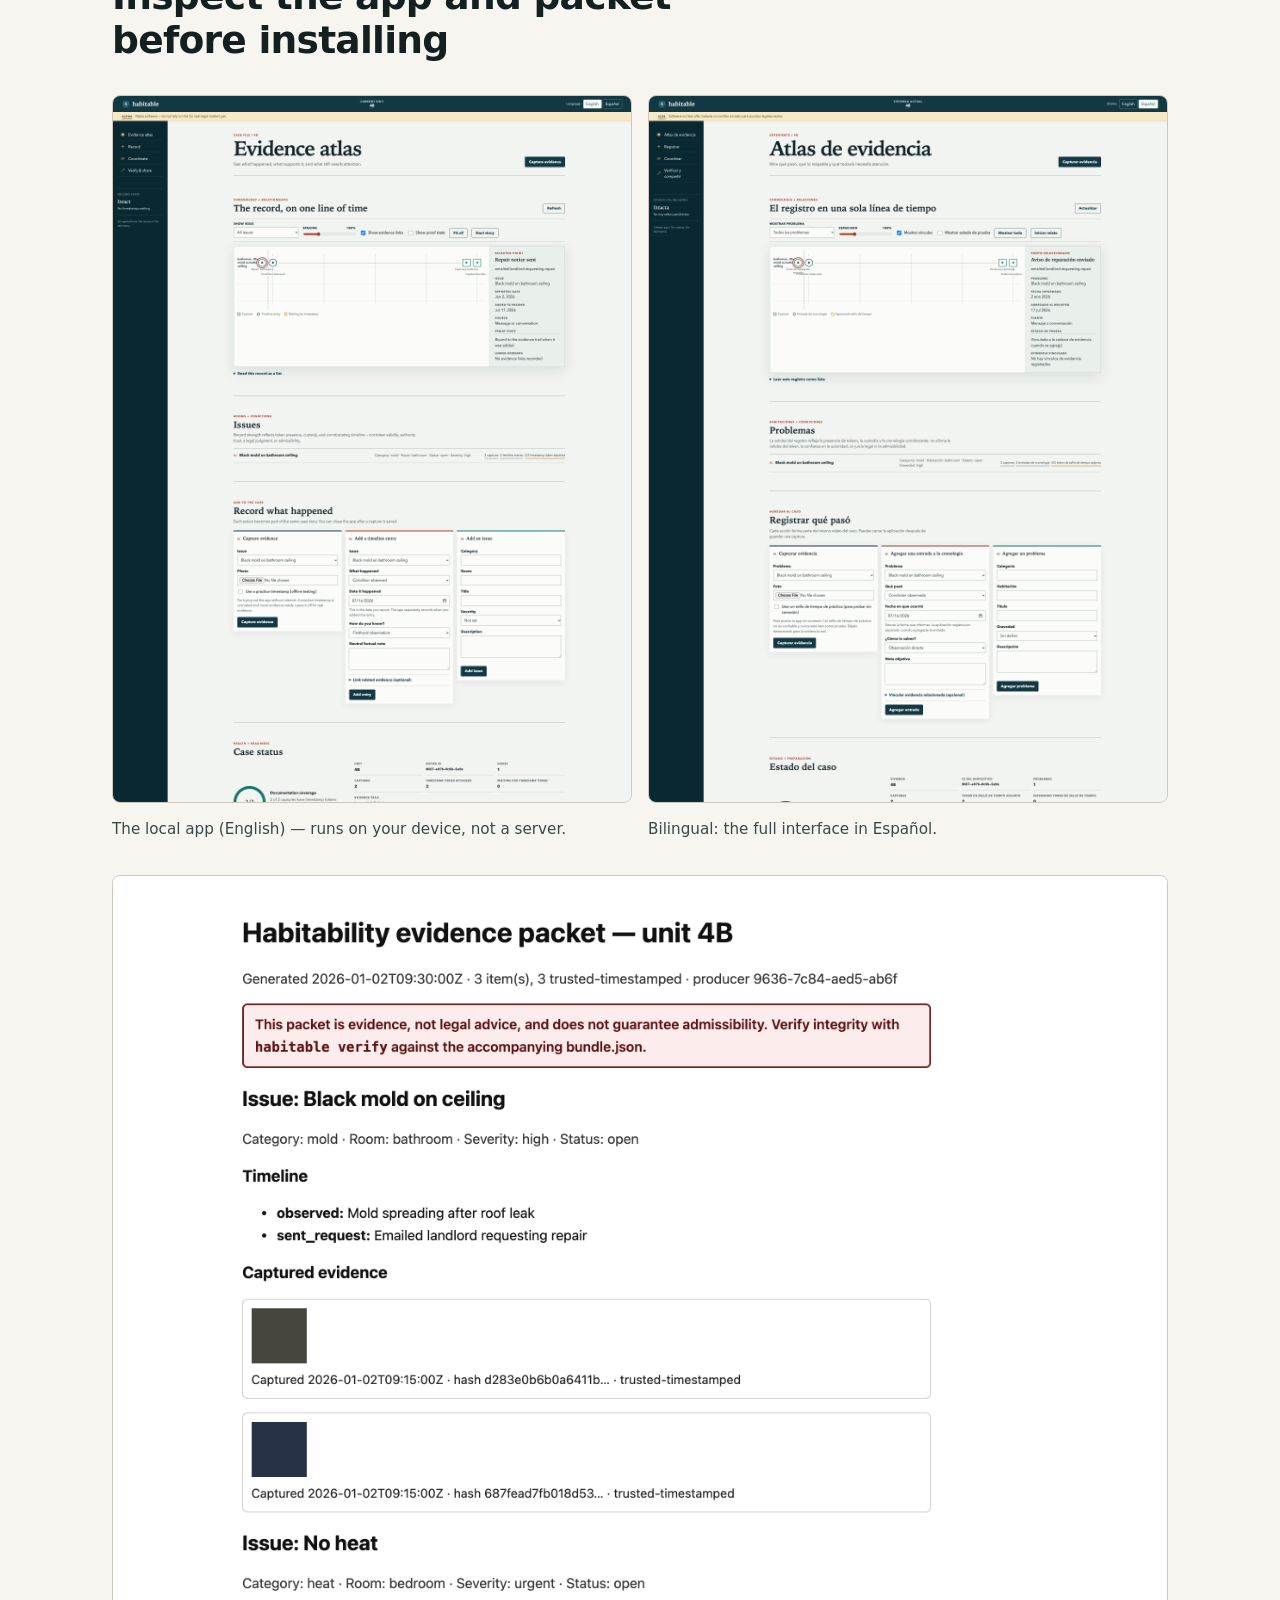
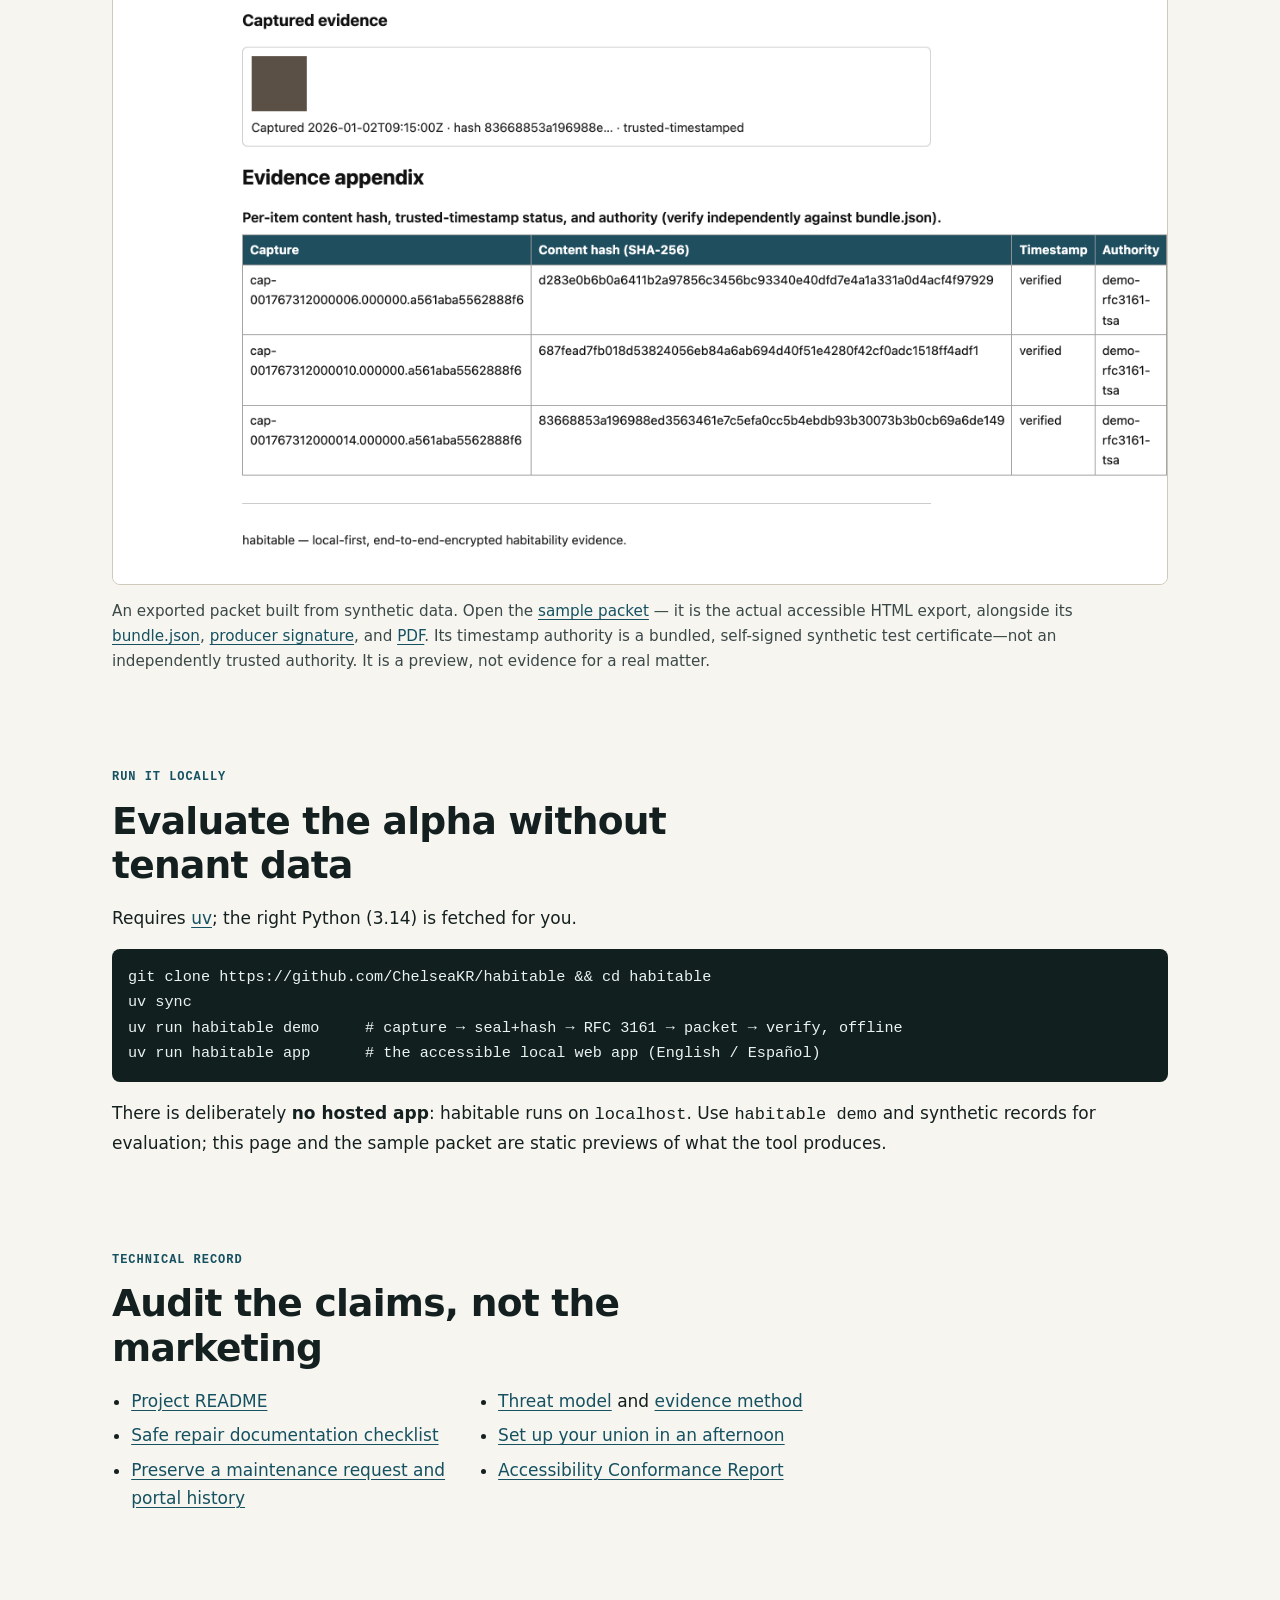
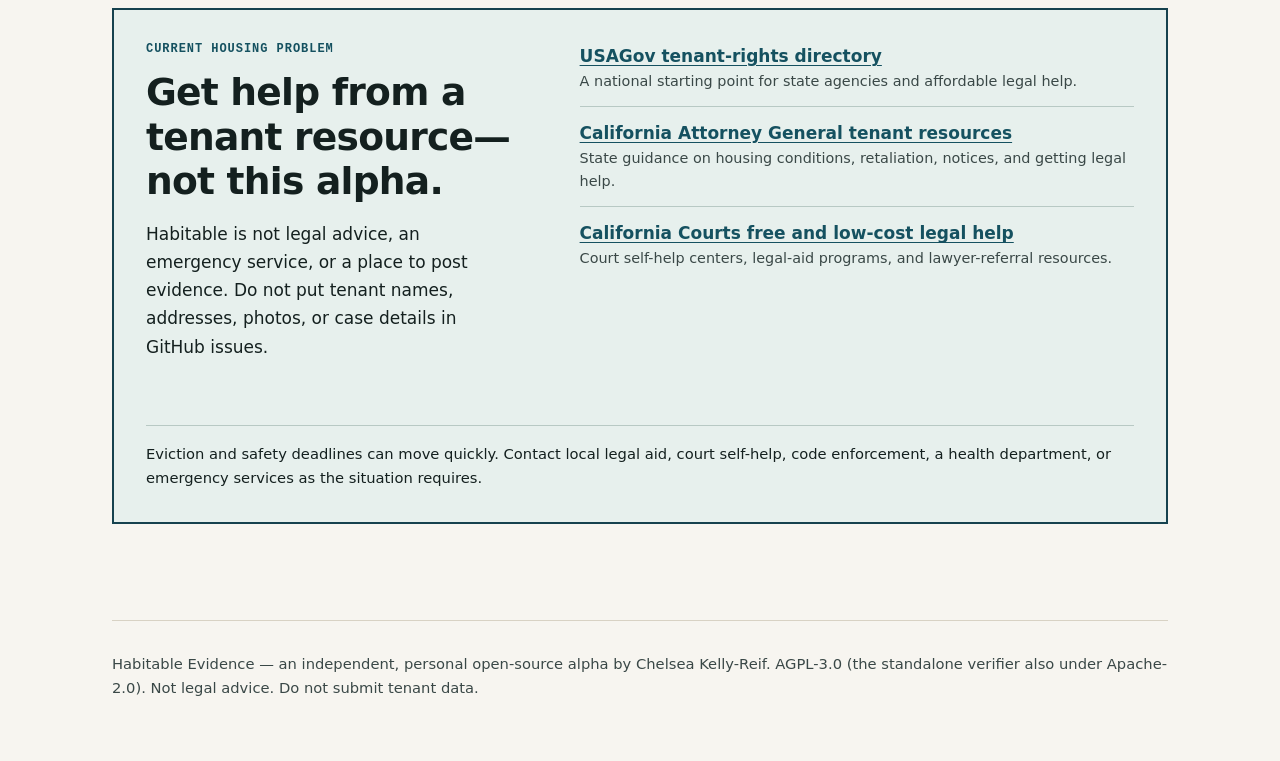
==== commit e6749c0f: "feat: launch interactive evidence atlas" ====
--- a/site/index.html
+++ b/site/index.html
@@ -412,14 +412,13 @@
         <div class="shots">
           <figure>
             <img src="img/app-en.png" width="2200" height="3000" loading="lazy" decoding="async"
-              alt="The habitable app: a Case status panel showing unit 4B, device fingerprint, issue
-              and capture counts, and an intact chain of custody, above an Issues list and an Add
-              issue form." />
+              alt="The habitable Evidence Atlas: linked captures and timeline facts for unit 4B,
+              above issue, recording, readiness, and export workspaces." />
             <figcaption>The local app (English) — runs on your device, not a server.</figcaption>
           </figure>
           <figure>
             <img src="img/app-es.png" width="2200" height="3000" loading="lazy" decoding="async"
-              alt="The same habitable app shown in Spanish, with all labels and buttons translated."
+              alt="The same Evidence Atlas shown in Spanish, with all labels and buttons translated."
             />
             <figcaption>Bilingual: the full interface in Español.</figcaption>
           </figure>
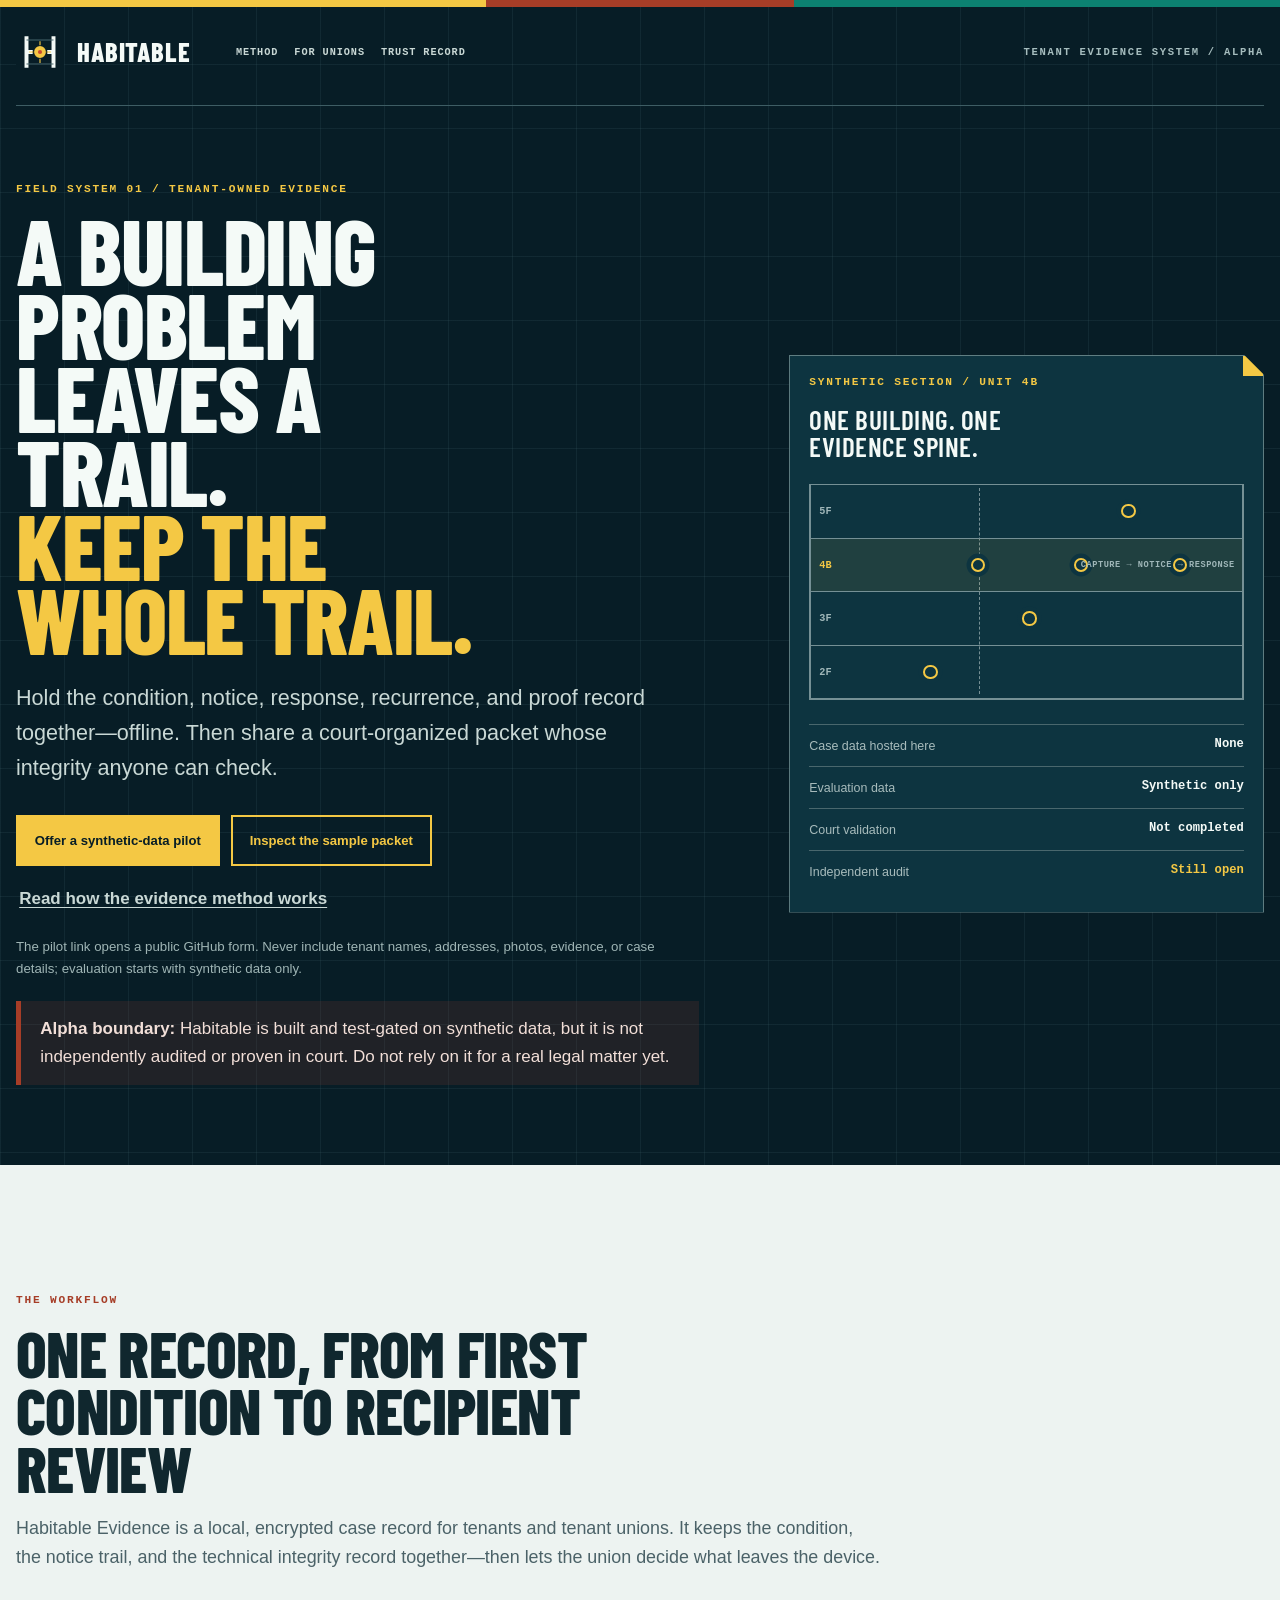
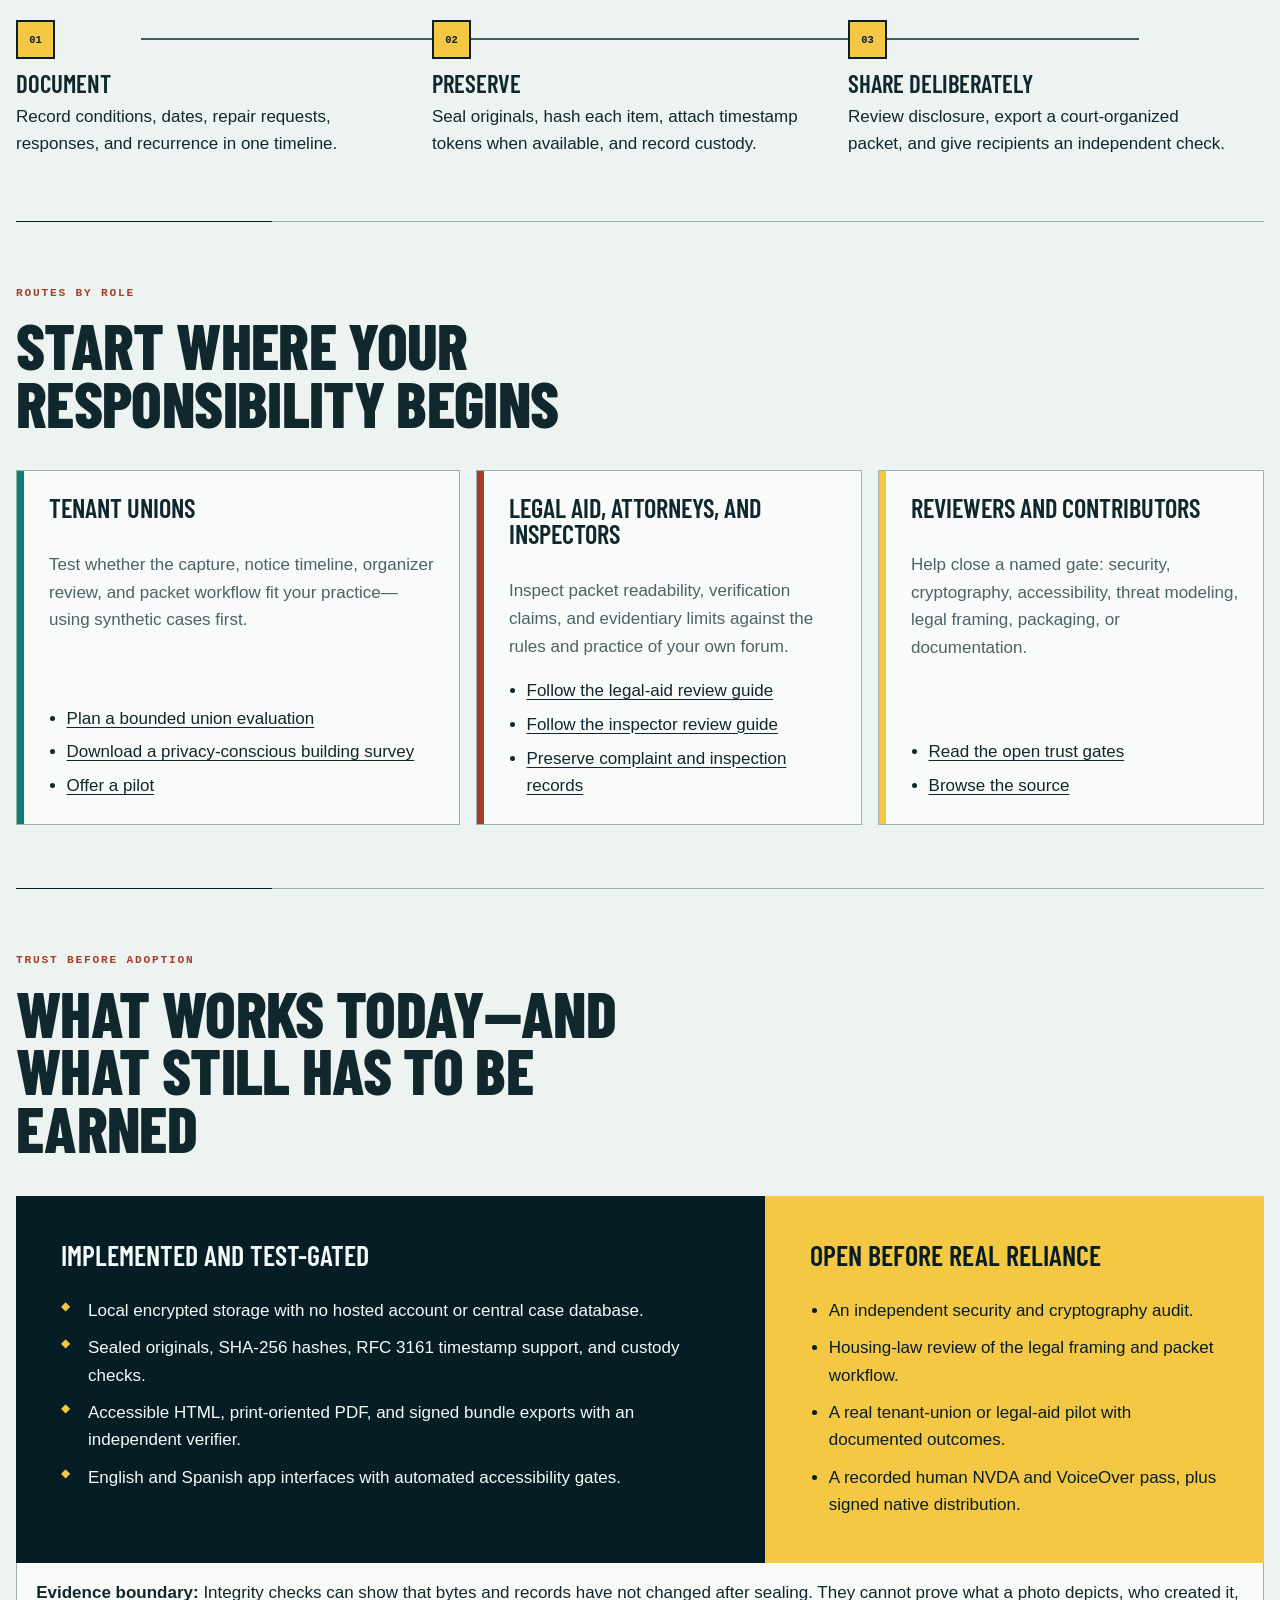
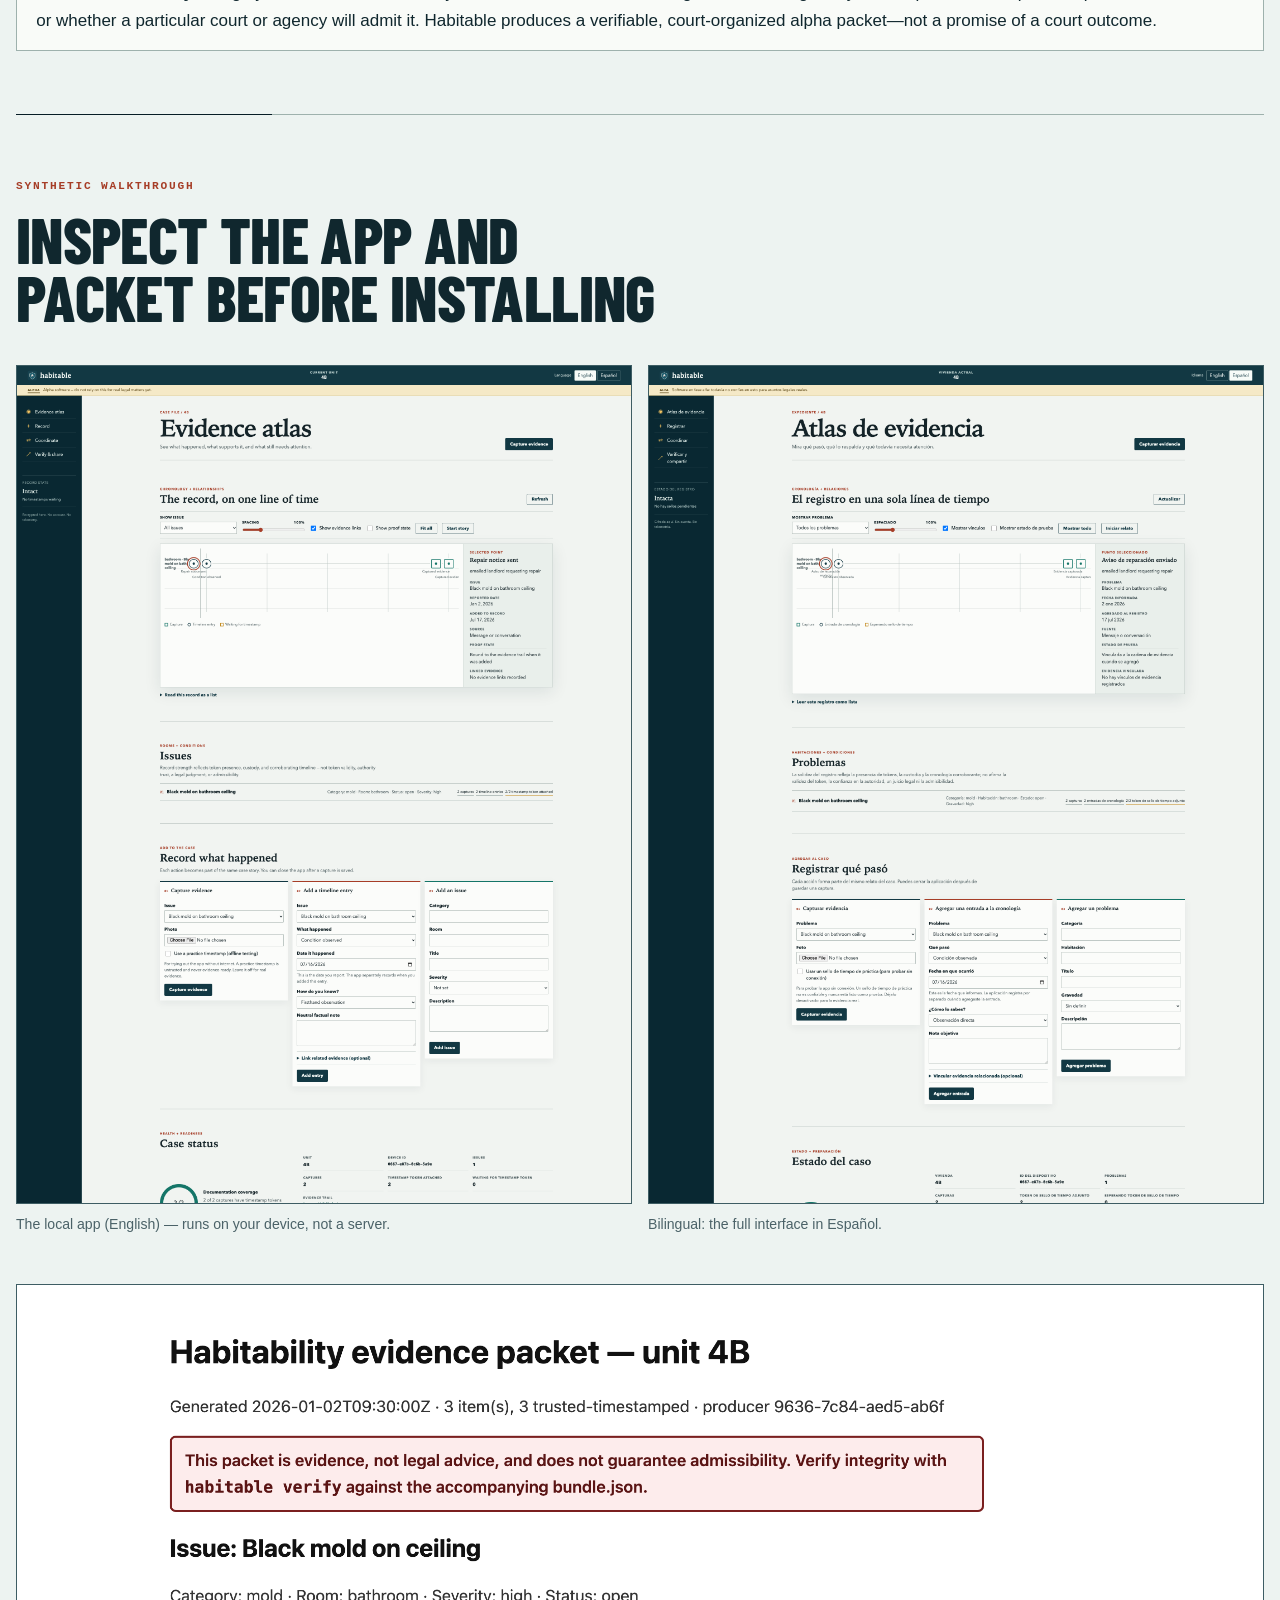
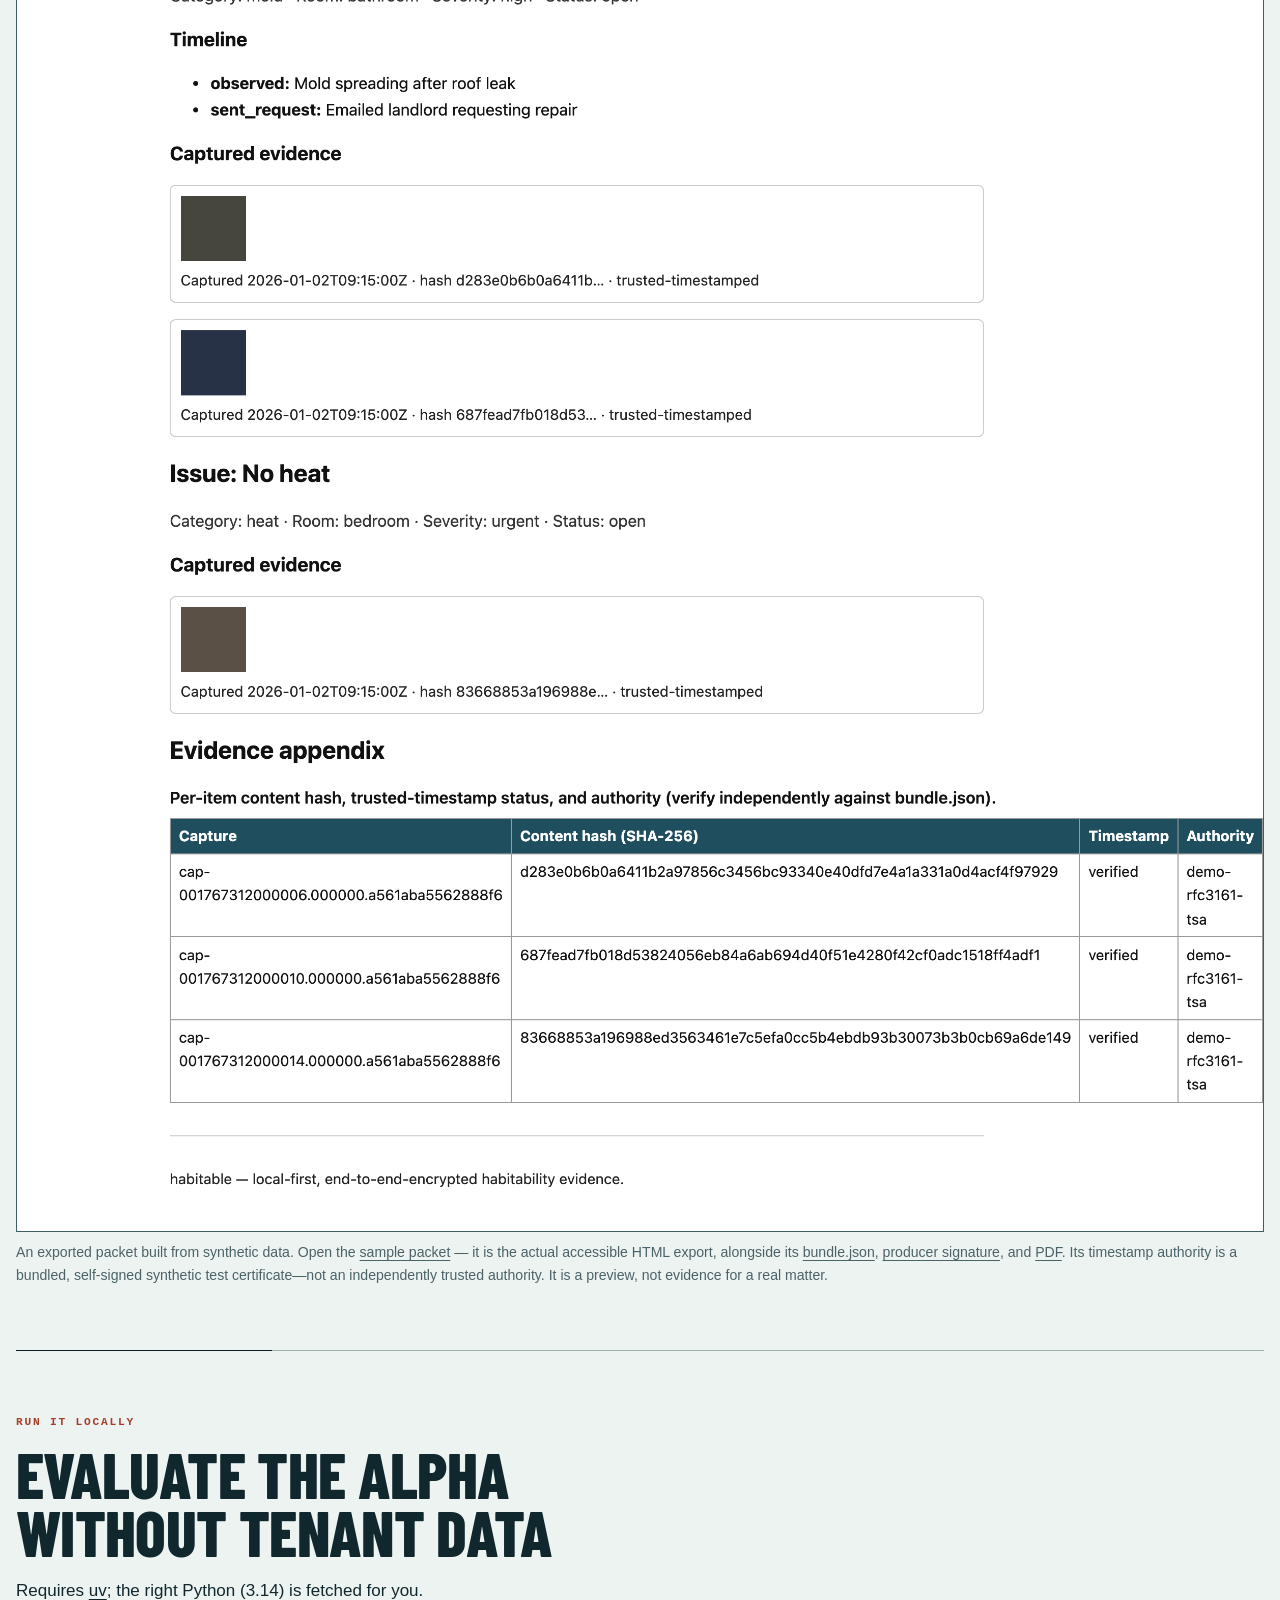
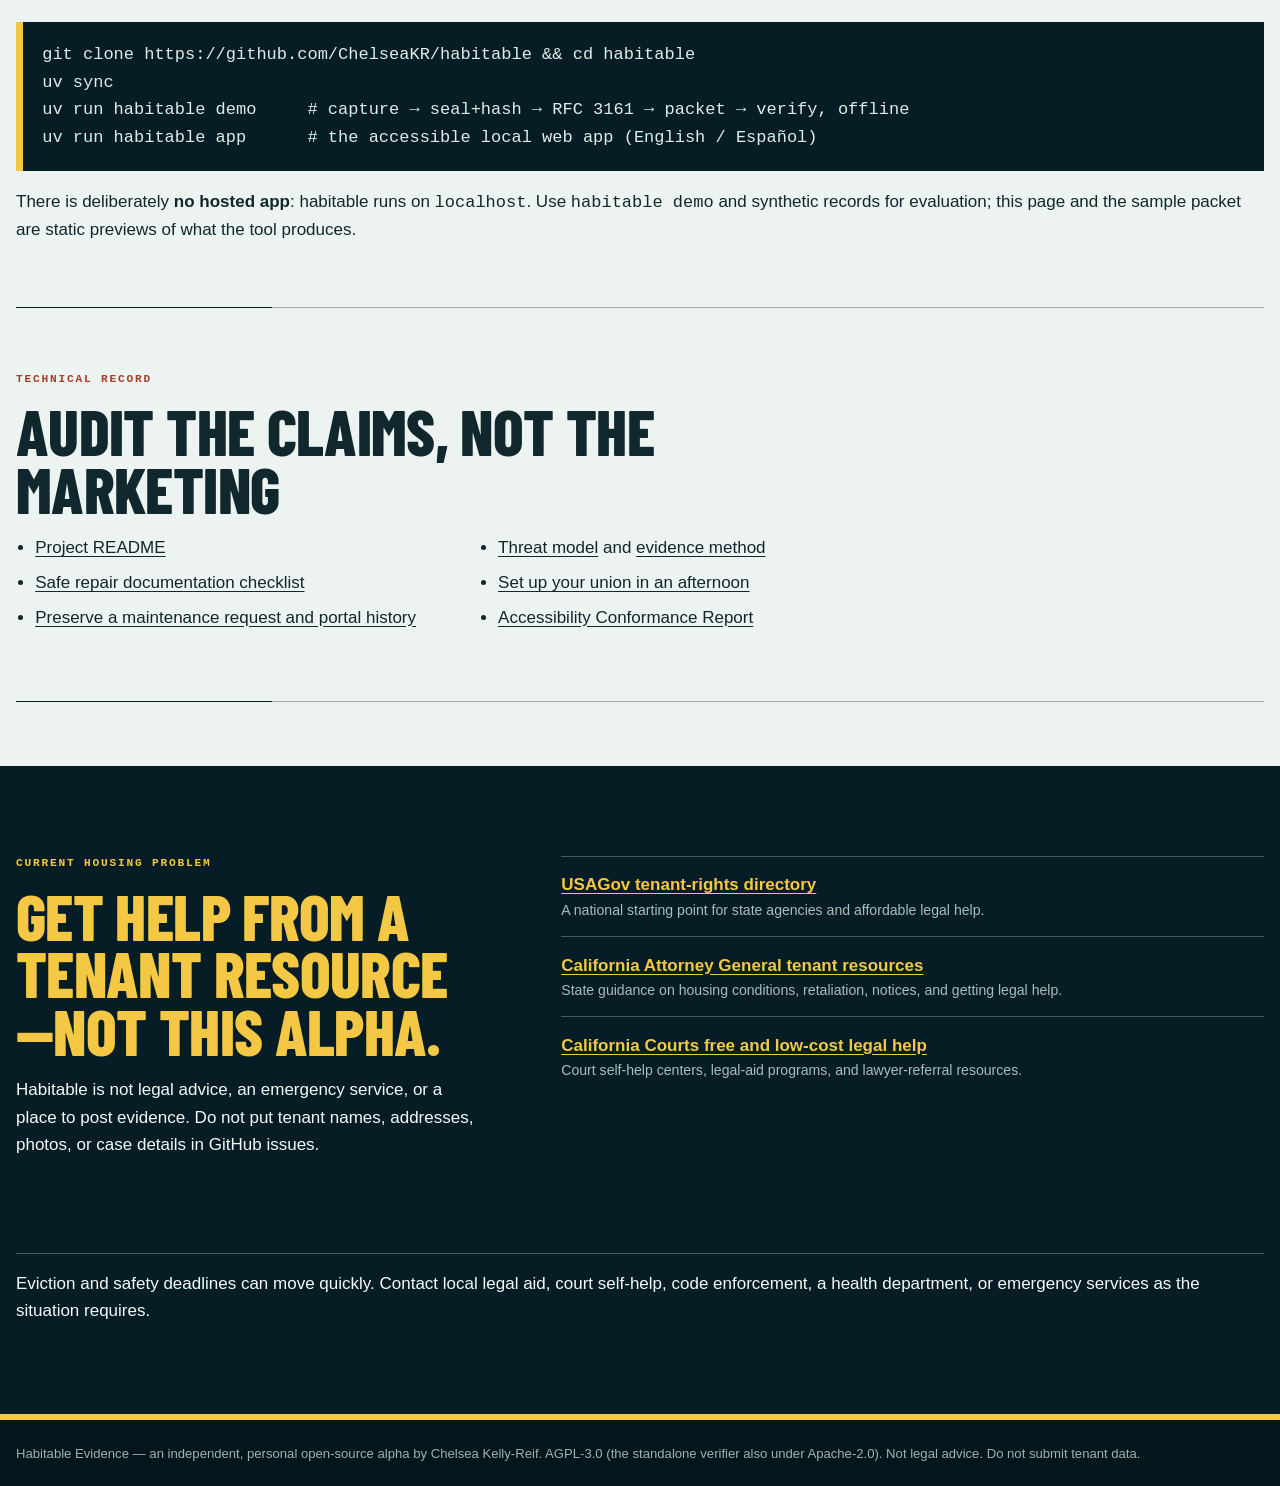
==== commit 5b8ce4f1: "feat: give habitable a field-system identity" ====
--- a/site/index.html
+++ b/site/index.html
@@ -4,7 +4,7 @@
   <head>
     <meta charset="utf-8" />
     <meta name="viewport" content="width=device-width, initial-scale=1" />
-    <meta name="theme-color" content="#16424f" />
+    <meta name="theme-color" content="#071d26" />
     <title>Habitable Evidence — Offline Tenant Repair Documentation</title>
     <meta
       name="description"
@@ -12,13 +12,13 @@
     />
     <meta name="author" content="Chelsea Kelly-Reif" />
     <meta name="robots" content="index, follow, max-image-preview:large" />
-    <link rel="canonical" href="https://chelseakr.github.io/habitable/" />
+    <link rel="canonical" href="https://habitable.chelseakr.com/" />
     <link rel="icon" href="img/icon.svg" type="image/svg+xml" />
 
     <meta property="og:type" content="website" />
     <meta property="og:locale" content="en_US" />
     <meta property="og:site_name" content="Habitable Evidence" />
-    <meta property="og:url" content="https://chelseakr.github.io/habitable/" />
+    <meta property="og:url" content="https://habitable.chelseakr.com/" />
     <meta
       property="og:title"
       content="Habitable Evidence — Offline Tenant Repair Documentation"
@@ -29,14 +29,14 @@
     />
     <meta
       property="og:image"
-      content="https://chelseakr.github.io/habitable/img/app-en.png"
+      content="https://habitable.chelseakr.com/img/app-en.png"
     />
     <meta property="og:image:type" content="image/png" />
     <meta property="og:image:width" content="2200" />
     <meta property="og:image:height" content="3000" />
     <meta
       property="og:image:alt"
-      content="The Habitable Evidence app showing a case status panel, issues, and an add-issue form."
+      content="The Habitable Evidence Atlas joining captures and timeline facts for a synthetic repair case."
     />
 
     <meta name="twitter:card" content="summary" />
@@ -50,11 +50,11 @@
     />
     <meta
       name="twitter:image"
-      content="https://chelseakr.github.io/habitable/img/app-en.png"
+      content="https://habitable.chelseakr.com/img/app-en.png"
     />
     <meta
       name="twitter:image:alt"
-      content="The Habitable Evidence app showing a case status panel, issues, and an add-issue form."
+      content="The Habitable Evidence Atlas joining captures and timeline facts for a synthetic repair case."
     />
 
     <script type="application/ld+json">
@@ -69,8 +69,8 @@
           },
           {
             "@type": "WebSite",
-            "@id": "https://chelseakr.github.io/habitable/#website",
-            "url": "https://chelseakr.github.io/habitable/",
+            "@id": "https://habitable.chelseakr.com/#website",
+            "url": "https://habitable.chelseakr.com/",
             "name": "Habitable Evidence",
             "alternateName": "habitable",
             "inLanguage": "en",
@@ -78,31 +78,31 @@
           },
           {
             "@type": "ImageObject",
-            "@id": "https://chelseakr.github.io/habitable/#primaryimage",
-            "contentUrl": "https://chelseakr.github.io/habitable/img/app-en.png",
+            "@id": "https://habitable.chelseakr.com/#primaryimage",
+            "contentUrl": "https://habitable.chelseakr.com/img/app-en.png",
             "width": 2200,
             "height": 3000,
             "caption": "The Habitable Evidence app in English."
           },
           {
             "@type": "WebPage",
-            "@id": "https://chelseakr.github.io/habitable/#webpage",
-            "url": "https://chelseakr.github.io/habitable/",
+            "@id": "https://habitable.chelseakr.com/#webpage",
+            "url": "https://habitable.chelseakr.com/",
             "name": "Habitable Evidence — Offline Tenant Repair Documentation",
             "description": "Habitable Evidence helps tenants and unions document repairs, notices, photos, and timelines offline—then share a packet anyone can verify.",
             "inLanguage": "en",
-            "isPartOf": { "@id": "https://chelseakr.github.io/habitable/#website" },
-            "about": { "@id": "https://chelseakr.github.io/habitable/#software" },
+            "isPartOf": { "@id": "https://habitable.chelseakr.com/#website" },
+            "about": { "@id": "https://habitable.chelseakr.com/#software" },
             "primaryImageOfPage": {
-              "@id": "https://chelseakr.github.io/habitable/#primaryimage"
+              "@id": "https://habitable.chelseakr.com/#primaryimage"
             }
           },
           {
             "@type": "SoftwareApplication",
-            "@id": "https://chelseakr.github.io/habitable/#software",
+            "@id": "https://habitable.chelseakr.com/#software",
             "name": "habitable",
             "alternateName": "Habitable Evidence",
-            "url": "https://chelseakr.github.io/habitable/",
+            "url": "https://habitable.chelseakr.com/",
             "sameAs": "https://github.com/ChelseaKR/habitable",
             "description": "A privacy-first, offline-capable tool for tenants and tenant unions to document repair and habitability problems and export independently verifiable evidence packets.",
             "applicationCategory": "UtilitiesApplication",
@@ -113,7 +113,7 @@
             "offers": { "@type": "Offer", "price": 0 },
             "license": "https://spdx.org/licenses/AGPL-3.0-or-later.html",
             "creator": { "@id": "https://github.com/ChelseaKR#person" },
-            "image": { "@id": "https://chelseakr.github.io/habitable/#primaryimage" },
+            "image": { "@id": "https://habitable.chelseakr.com/#primaryimage" },
             "subjectOf": { "@id": "https://github.com/ChelseaKR/habitable#source" }
           },
           {
@@ -126,175 +126,35 @@
             "runtimePlatform": "Python 3.14",
             "license": "https://spdx.org/licenses/AGPL-3.0-or-later.html",
             "creator": { "@id": "https://github.com/ChelseaKR#person" },
-            "targetProduct": { "@id": "https://chelseakr.github.io/habitable/#software" }
+            "targetProduct": { "@id": "https://habitable.chelseakr.com/#software" }
           }
         ]
       }
     </script>
-    <style>
-      :root {
-        color-scheme: light;
-        --paper: #f7f5f0;
-        --paper-raised: #fffdf8;
-        --ink: #14201f;
-        --ink-soft: #3a4847;
-        --teal: #155160;
-        --teal-deep: #16424f;
-        --teal-pale: #e7f0ed;
-        --amber: #7a4a12;
-        --amber-pale: #fdf3e0;
-        --rule: #d8d2c4;
-      }
-      * { box-sizing: border-box; }
-      body { max-width: 72rem; margin: 0 auto; padding: 1.5rem clamp(1rem, 4vw, 3rem) 3rem;
-        font: 17px/1.65 system-ui, -apple-system, "Segoe UI", Roboto, sans-serif;
-        color: var(--ink); background: var(--paper); }
-      a { color: var(--teal); text-underline-offset: .18em; }
-      a:hover { text-decoration-thickness: 2px; }
-      a:focus-visible, button:focus-visible { outline: 3px solid var(--teal); outline-offset: 3px; }
-      .skip { position: absolute; left: -9999px; top: .5rem; z-index: 10; padding: .55rem .8rem;
-        color: #fff; background: var(--teal-deep); }
-      .skip:focus { left: .5rem; }
-      header.hero { padding: 1rem 0 3rem; }
-      .brand { display: flex; align-items: center; gap: .65rem; padding-bottom: 1.25rem;
-        border-bottom: 1px solid var(--rule); }
-      .brand img { width: 44px; height: 44px; }
-      .brand strong { font-size: 1.05rem; letter-spacing: .01em; }
-      .brand-note { margin-left: auto; color: var(--ink-soft); font: 600 .72rem/1.2
-        ui-monospace, SFMono-Regular, Menlo, monospace; letter-spacing: .08em;
-        text-transform: uppercase; }
-      .hero-grid { display: grid; grid-template-columns: minmax(0, 1.55fr) minmax(17rem, .7fr);
-        gap: clamp(2rem, 6vw, 5rem); align-items: start; padding-top: clamp(2.5rem, 7vw, 5rem); }
-      .eyebrow, .section-kicker, .record-id { margin: 0 0 .8rem; color: var(--teal);
-        font: 700 .75rem/1.3 ui-monospace, SFMono-Regular, Menlo, monospace;
-        letter-spacing: .08em; text-transform: uppercase; }
-      h1 { max-width: 12ch; margin: 0 0 1.35rem;
-        font: 800 clamp(2.8rem, 7vw, 5.45rem)/.96 "Avenir Next Condensed", "Arial Narrow",
-        system-ui, sans-serif; letter-spacing: -.035em; }
-      h1 span { color: var(--teal); }
-      .tagline { max-width: 38rem; font-size: clamp(1.12rem, 2.3vw, 1.35rem);
-        color: #2c3b3a; margin: 0 0 1.35rem; }
-      .alpha { max-width: 42rem; border-left: 5px solid var(--amber); background: var(--amber-pale);
-        color: #5a3508; padding: .8rem 1rem; margin: 0; }
-      .cta { display: flex; flex-wrap: wrap; align-items: center; gap: .75rem 1rem;
-        margin: 1.4rem 0 .8rem; }
-      .btn { display: inline-flex; min-height: 44px; align-items: center; justify-content: center;
-        padding: .65rem 1rem; border-radius: 6px; text-decoration: none; font-weight: 700;
-        border: 2px solid var(--teal); }
-      .btn-primary { background: var(--teal); color: #fff; }
-      .btn-primary:hover { background: var(--teal-deep); }
-      .btn-secondary { background: transparent; color: var(--teal); }
-      .btn-secondary:hover { background: var(--teal-pale); }
-      .text-link { font-weight: 700; }
-      .privacy-note { max-width: 42rem; margin: 0; color: var(--ink-soft); font-size: .88rem; }
-      .case-file { position: relative; margin-top: .35rem; padding: 1.15rem 1.2rem 1.3rem;
-        border: 2px solid var(--teal-deep); background: var(--teal-pale);
-        box-shadow: 9px 9px 0 var(--rule); }
-      .case-file h2 { margin: 0 0 .3rem; padding: 0; border: 0; font-size: 1.2rem; }
-      .case-file dl { display: grid; grid-template-columns: minmax(0, 1fr) minmax(0, 1.1fr);
-        margin: 1rem 0 0; }
-      .case-file dt, .case-file dd { padding: .65rem 0; border-top: 1px solid #b8c9c4; }
-      .case-file dt { color: var(--ink-soft); font-size: .82rem; }
-      .case-file dd { margin: 0; text-align: right; font-size: .88rem; font-weight: 750; }
-      .status-open { color: var(--amber); }
-      main { border-top: 1px solid var(--rule); }
-      section { margin: clamp(3.5rem, 8vw, 6rem) 0; }
-      h2 { max-width: 25ch; margin: 0 0 1rem; font-size: clamp(1.65rem, 3.5vw, 2.35rem);
-        line-height: 1.18; letter-spacing: -.02em; }
-      h3 { line-height: 1.3; }
-      .lede { max-width: 46rem; color: var(--ink-soft); font-size: 1.1rem; }
-      .flow { display: grid; grid-template-columns: repeat(3, minmax(0, 1fr)); gap: 1.25rem;
-        list-style: none; padding: 0; margin: 2rem 0 0; counter-reset: workflow; }
-      .flow li { position: relative; padding: 1rem 0 0; border-top: 4px solid var(--teal-deep);
-        counter-increment: workflow; }
-      .flow li::before { content: "0" counter(workflow); display: block; margin-bottom: .8rem;
-        color: var(--teal); font: 700 .78rem/1 ui-monospace, SFMono-Regular, Menlo, monospace; }
-      .flow strong { display: block; margin-bottom: .3rem; font-size: 1.08rem; }
-      ul.checks { list-style: none; padding: 0; }
-      ul.checks li { padding: .15rem 0 .15rem 1.6rem; position: relative; }
-      ul.checks li::before { content: "✓"; position: absolute; left: 0; color: #1c6b4a;
-        font-weight: 700; }
-      .audience-grid { display: grid; grid-template-columns: repeat(3, minmax(0, 1fr)); gap: 1rem;
-        margin-top: 2rem; }
-      .route { display: flex; flex-direction: column; min-width: 0; padding: 1.25rem;
-        border: 1px solid var(--rule); border-top: 5px solid var(--teal-deep);
-        background: var(--paper-raised); }
-      .route h3 { margin: 0 0 .6rem; font-size: 1.1rem; }
-      .route p { margin: 0 0 1rem; color: var(--ink-soft); }
-      .route ul { margin: auto 0 0; padding-left: 1.15rem; }
-      .route li + li { margin-top: .4rem; }
-      .trust-grid { display: grid; grid-template-columns: repeat(2, minmax(0, 1fr)); gap: 1rem;
-        margin: 2rem 0 1.25rem; }
-      .trust-card { padding: 1.35rem; border: 2px solid var(--teal-deep);
-        background: var(--paper-raised); }
-      .trust-card.open { border-color: var(--amber); background: var(--amber-pale); }
-      .trust-card h3 { margin: 0 0 .8rem; }
-      .trust-card ul { margin: 0; padding-left: 1.2rem; }
-      .trust-card li + li { margin-top: .45rem; }
-      .limit { margin: 0; padding: 1rem 1.1rem; border-left: 5px solid var(--teal);
-        background: var(--teal-pale); }
-      figure { margin: 1rem 0; }
-      figure img { max-width: 100%; height: auto; border: 1px solid #cfc9bb; border-radius: 8px; }
-      figcaption { color: var(--ink-soft); font-size: .95rem; margin-top: .4rem; }
-      .shots { display: grid; grid-template-columns: repeat(auto-fit, minmax(16rem, 1fr)); gap: 1rem; }
-      pre { background: #11201f; color: #eaf3f1; padding: 1rem; border-radius: 8px;
-        overflow-x: auto; font-size: .95rem; }
-      code { font-family: ui-monospace, SFMono-Regular, Menlo, monospace; }
-      .safety { display: grid; grid-template-columns: minmax(0, .8fr) minmax(18rem, 1.2fr);
-        gap: clamp(1.5rem, 5vw, 4rem); padding: clamp(1.25rem, 4vw, 2rem);
-        border: 2px solid var(--teal-deep); background: var(--teal-pale); }
-      .safety h2 { margin-bottom: .7rem; }
-      .safety-copy p:last-child { margin-bottom: 0; }
-      .resource-list { margin: 0; padding: 0; list-style: none; }
-      .resource-list li { padding: .75rem 0; border-top: 1px solid #b8c9c4; }
-      .resource-list li:first-child { border-top: 0; padding-top: 0; }
-      .resource-list a { font-weight: 750; }
-      .resource-list span { display: block; color: var(--ink-soft); font-size: .9rem; }
-      .urgent { grid-column: 1 / -1; margin: 0; padding-top: 1rem; border-top: 1px solid #b8c9c4;
-        font-size: .92rem; }
-      .technical-links { columns: 2; max-width: 46rem; padding-left: 1.2rem; }
-      .technical-links li { break-inside: avoid; margin-bottom: .4rem; }
-      footer { margin-top: 4rem; border-top: 1px solid var(--rule); padding-top: 1rem;
-        color: var(--ink-soft); font-size: .92rem; }
-
-      @media (max-width: 52rem) {
-        .hero-grid, .safety { grid-template-columns: 1fr; }
-        .hero-grid { gap: 2rem; }
-        .flow, .audience-grid { grid-template-columns: 1fr; }
-        .flow { gap: 1.75rem; }
-        .route { padding: 1.1rem; }
-        .urgent { grid-column: auto; }
-      }
-
-      @media (max-width: 38rem) {
-        body { padding-inline: 1rem; }
-        .brand-note { max-width: 9rem; text-align: right; }
-        h1 { font-size: clamp(2.65rem, 15vw, 4rem); }
-        .cta .btn { width: 100%; }
-        .trust-grid { grid-template-columns: 1fr; }
-        .case-file { margin-right: 9px; }
-        .case-file dl { grid-template-columns: 1fr; }
-        .case-file dt { padding-bottom: .1rem; }
-        .case-file dd { padding-top: .1rem; text-align: left; }
-        .technical-links { columns: 1; }
-      }
-    </style>
+    <link rel="stylesheet" href="home.css" />
   </head>
   <body>
     <a class="skip" href="#main">Skip to content</a>
     <header class="hero">
       <div class="brand">
-        <img src="img/icon.svg" alt="" width="44" height="44" />
-        <strong>Habitable Evidence</strong>
-        <span class="brand-note">Open-source alpha</span>
+        <a class="brand-link" href="./" aria-label="Habitable Evidence home">
+          <img src="img/icon.svg" alt="" width="48" height="48" />
+          <strong>habitable</strong>
+        </a>
+        <nav class="hero-nav" aria-label="Primary">
+          <a href="how-it-works/">Method</a>
+          <a href="tenant-unions/">For unions</a>
+          <a href="trust-limitations/">Trust record</a>
+        </nav>
+        <span class="brand-note">Tenant evidence system / alpha</span>
       </div>
       <div class="hero-grid">
         <div>
-          <p class="eyebrow">Tenant-owned habitability records</p>
-          <h1>Build a verifiable habitability case—<span>not just a folder of photos.</span></h1>
+          <p class="eyebrow">Field system 01 / tenant-owned evidence</p>
+          <h1>A building problem leaves a trail. <span>Keep the whole trail.</span></h1>
           <p class="tagline">
-            Document conditions, repair notices, responses, and recurrence offline. Share a
-            court-organized packet whose integrity a recipient can check independently.
+            Hold the condition, notice, response, recurrence, and proof record together—offline.
+            Then share a court-organized packet whose integrity anyone can check.
           </p>
           <div class="cta">
             <a id="pilot-cta" class="btn btn-primary"
@@ -314,8 +174,14 @@
           </p>
         </div>
         <div class="case-file" role="note" aria-labelledby="status-h">
-          <p class="record-id">Current status / alpha</p>
-          <h2 id="status-h">The trust record</h2>
+          <p class="record-id">Synthetic section / unit 4B</p>
+          <h2 id="status-h">One building. One evidence spine.</h2>
+          <div class="building-section" aria-hidden="true">
+            <div class="floor"><span>5F</span><i style="--node-x: 72%"></i></div>
+            <div class="floor floor-active"><span>4B</span><i style="--node-x: 37%"></i><i style="--node-x: 61%"></i><i style="--node-x: 84%"></i></div>
+            <div class="floor"><span>3F</span><i style="--node-x: 49%"></i></div>
+            <div class="floor"><span>2F</span><i style="--node-x: 26%"></i></div>
+          </div>
           <dl>
             <dt>Case data hosted here</dt><dd>None</dd>
             <dt>Evaluation data</dt><dd>Synthetic only</dd>
--- a/site/home.css
+++ b/site/home.css
@@ -0,0 +1,416 @@
+/* SPDX-License-Identifier: AGPL-3.0-or-later */
+/* Habitable field system — a tenant-evidence identity, not a software template. */
+
+@font-face {
+  font-family: "Barlow Condensed";
+  src: url("fonts/BarlowCondensed-SemiBold.ttf") format("truetype");
+  font-style: normal;
+  font-weight: 600;
+  font-display: swap;
+}
+
+@font-face {
+  font-family: "Barlow Condensed";
+  src: url("fonts/BarlowCondensed-ExtraBold.ttf") format("truetype");
+  font-style: normal;
+  font-weight: 800;
+  font-display: swap;
+}
+
+:root {
+  color-scheme: light;
+  --night: #071d26;
+  --night-raised: #0d3440;
+  --field: #edf3f1;
+  --paper: #f9fbf8;
+  --ink: #10272e;
+  --ink-soft: #4b6268;
+  --chalk: #f4faf7;
+  --rule: #9eb1ad;
+  --rule-dark: #3e5d64;
+  --signal: #f4c844;
+  --signal-soft: #fff2b8;
+  --oxide: #a63d27;
+  --seal: #0c8171;
+  --focus: #ff7a45;
+  --display: "Barlow Condensed", "Arial Narrow", sans-serif;
+  --body: "Avenir Next", Avenir, "Segoe UI", Helvetica, Arial, sans-serif;
+  --data: ui-monospace, "SFMono-Regular", Menlo, Consolas, monospace;
+}
+
+* { box-sizing: border-box; }
+html { scroll-behavior: smooth; -webkit-text-size-adjust: 100%; }
+body {
+  margin: 0;
+  color: var(--ink);
+  background: var(--field);
+  font: 17px/1.62 var(--body);
+}
+
+a { color: inherit; text-underline-offset: .2em; }
+a:hover { text-decoration-thickness: 2px; }
+a:focus-visible { outline: 3px solid var(--focus); outline-offset: 4px; }
+.skip {
+  position: fixed;
+  inset: .75rem auto auto -100vw;
+  z-index: 20;
+  padding: .7rem 1rem;
+  color: var(--night);
+  background: var(--signal);
+  font-weight: 800;
+}
+.skip:focus { left: .75rem; }
+
+.hero {
+  position: relative;
+  overflow: hidden;
+  min-height: min(58rem, 100svh);
+  padding: 0 max(1rem, calc((100vw - 86rem) / 2));
+  color: var(--chalk);
+  background-color: var(--night);
+  background-image:
+    linear-gradient(rgba(125, 174, 176, .09) 1px, transparent 1px),
+    linear-gradient(90deg, rgba(125, 174, 176, .09) 1px, transparent 1px);
+  background-size: 4rem 4rem;
+}
+.hero::before {
+  content: "";
+  position: absolute;
+  inset: 0 0 auto;
+  height: .45rem;
+  background: linear-gradient(90deg, var(--signal) 0 38%, var(--oxide) 38% 62%, var(--seal) 62%);
+}
+
+.brand {
+  position: relative;
+  z-index: 2;
+  display: flex;
+  align-items: center;
+  gap: .8rem;
+  min-height: 6.6rem;
+  border-bottom: 1px solid var(--rule-dark);
+}
+.brand-link { display: inline-flex; align-items: center; gap: .8rem; text-decoration: none; }
+.brand img { width: 3rem; height: 3rem; }
+.brand strong {
+  font: 800 1.65rem/1 var(--display);
+  letter-spacing: .035em;
+  text-transform: uppercase;
+}
+.hero-nav { display: flex; gap: 1rem; margin-inline-start: clamp(.5rem, 3vw, 2rem); }
+.hero-nav a {
+  color: #c9d8d5;
+  font: 600 .64rem/1 var(--data);
+  letter-spacing: .09em;
+  text-decoration: none;
+  text-transform: uppercase;
+}
+.hero-nav a:hover { color: var(--signal); text-decoration: underline; }
+.brand-note {
+  margin-inline-start: auto;
+  color: #a6bdbe;
+  font: 600 .66rem/1.35 var(--data);
+  letter-spacing: .16em;
+  text-transform: uppercase;
+}
+
+.hero-grid {
+  position: relative;
+  z-index: 1;
+  display: grid;
+  grid-template-columns: minmax(0, 1.18fr) minmax(24rem, .82fr);
+  gap: clamp(3rem, 7vw, 7rem);
+  align-items: center;
+  min-height: 40rem;
+  padding: clamp(3.5rem, 6vw, 5rem) 0 5rem;
+}
+.eyebrow,
+.section-kicker,
+.record-id {
+  margin: 0 0 1rem;
+  color: var(--signal);
+  font: 600 .7rem/1.3 var(--data);
+  letter-spacing: .16em;
+  text-transform: uppercase;
+}
+h1 {
+  max-width: 12.3ch;
+  margin: 0 0 1.6rem;
+  font: 800 clamp(4.2rem, 7.2vw, 7.2rem)/.8 var(--display);
+  letter-spacing: -.015em;
+  text-transform: uppercase;
+}
+h1 span { display: block; color: var(--signal); }
+.tagline {
+  max-width: 42rem;
+  margin: 0 0 1.5rem;
+  color: #c9d8d5;
+  font-size: clamp(1.1rem, 2vw, 1.35rem);
+}
+.cta { display: flex; flex-wrap: wrap; gap: .7rem; margin: 1.8rem 0 1rem; }
+.btn {
+  display: inline-flex;
+  min-height: 3.2rem;
+  align-items: center;
+  justify-content: center;
+  padding: .7rem 1.05rem;
+  border: 2px solid var(--signal);
+  font: 800 .82rem/1.15 var(--body);
+  text-decoration: none;
+}
+.btn-primary { color: var(--night); background: var(--signal); }
+.btn-primary:hover { color: var(--chalk); background: var(--oxide); border-color: var(--oxide); }
+.btn-secondary { color: var(--signal); background: transparent; }
+.btn-secondary:hover { color: var(--night); background: var(--signal-soft); }
+.text-link {
+  align-self: center;
+  padding: .5rem .2rem;
+  color: #c9d8d5;
+  font-weight: 700;
+}
+.privacy-note { max-width: 44rem; margin: 0; color: #9fb5b5; font-size: .83rem; }
+.alpha {
+  max-width: 44rem;
+  margin: 1.35rem 0 0;
+  padding: .9rem 1rem .9rem 1.2rem;
+  border-inline-start: .35rem solid var(--oxide);
+  color: #f2dfd8;
+  background: rgba(200, 75, 49, .13);
+}
+
+.case-file {
+  position: relative;
+  padding: 1.2rem;
+  color: var(--chalk);
+  background: var(--night-raised);
+  border: 1px solid #5f7e82;
+  box-shadow: 1rem 1rem 0 rgba(0, 0, 0, .28);
+  clip-path: polygon(0 0, calc(100% - 1.25rem) 0, 100% 1.25rem, 100% 100%, 0 100%);
+}
+.case-file::before {
+  content: "";
+  position: absolute;
+  inset: 0 0 auto auto;
+  width: 1.25rem;
+  height: 1.25rem;
+  background: var(--signal);
+}
+.case-file h2 {
+  margin: 0 0 .25rem;
+  font: 600 1.7rem/1 var(--display);
+  letter-spacing: .02em;
+  text-transform: uppercase;
+}
+.building-section {
+  position: relative;
+  display: grid;
+  grid-template-rows: repeat(4, 3.35rem);
+  margin: 1.5rem 0;
+  border-inline: 2px solid #759095;
+  border-block-end: 2px solid #759095;
+}
+.building-section::before {
+  content: "";
+  position: absolute;
+  inset: .25rem auto .25rem 39%;
+  border-inline-start: 1px dashed #769095;
+}
+.floor {
+  position: relative;
+  display: flex;
+  align-items: center;
+  border-block-start: 1px solid #759095;
+}
+.floor span {
+  width: 3rem;
+  padding-inline-start: .5rem;
+  color: #9fb6b8;
+  font: 600 .64rem/1 var(--data);
+}
+.floor i {
+  position: absolute;
+  inset-inline-start: var(--node-x);
+  width: .9rem;
+  height: .9rem;
+  border: 2px solid var(--signal);
+  border-radius: 50%;
+  background: var(--night-raised);
+  box-shadow: 0 0 0 .28rem var(--night-raised);
+}
+.floor-active { color: var(--chalk); background: rgba(244, 200, 68, .08); }
+.floor-active span { color: var(--signal); }
+.floor-active::after {
+  content: "CAPTURE → NOTICE → RESPONSE";
+  position: absolute;
+  inset-inline-end: .45rem;
+  color: #9fb6b8;
+  font: 600 .54rem/1 var(--data);
+  letter-spacing: .06em;
+}
+.case-file dl { display: grid; grid-template-columns: 1.15fr 1fr; margin: 0; }
+.case-file dt,
+.case-file dd { margin: 0; padding: .65rem 0; border-block-start: 1px solid #49676d; }
+.case-file dt { color: #a8bcbc; font-size: .78rem; }
+.case-file dd { text-align: end; font: 600 .76rem/1.4 var(--data); }
+.status-open { color: var(--signal); }
+
+main { overflow: hidden; background: var(--field); }
+main > section,
+footer {
+  width: min(calc(100% - 2rem), 86rem);
+  margin-inline: auto;
+}
+section { position: relative; margin-block: clamp(5rem, 10vw, 9rem); }
+section::after {
+  content: "";
+  position: absolute;
+  inset: auto 0 -4rem;
+  height: 1px;
+  background: linear-gradient(90deg, var(--night) 0 16rem, var(--rule) 16rem);
+}
+h2 {
+  max-width: 23ch;
+  margin: 0 0 1rem;
+  font: 800 clamp(2.7rem, 5vw, 5rem)/.9 var(--display);
+  letter-spacing: -.01em;
+  text-transform: uppercase;
+}
+h3 { line-height: 1.25; }
+.section-kicker { color: var(--oxide); }
+.lede { max-width: 54rem; color: var(--ink-soft); font-size: 1.12rem; }
+
+.flow {
+  position: relative;
+  display: grid;
+  grid-template-columns: repeat(3, 1fr);
+  gap: 0;
+  margin: 3rem 0 0;
+  padding: 0;
+  list-style: none;
+  counter-reset: workflow;
+}
+.flow::before { content: ""; position: absolute; inset: 1.1rem 10% auto; border-block-start: 2px solid var(--rule-dark); }
+.flow li { position: relative; padding: 3.2rem clamp(1rem, 3vw, 2rem) 0 0; counter-increment: workflow; }
+.flow li::before {
+  content: "0" counter(workflow);
+  position: absolute;
+  inset: 0 auto auto 0;
+  z-index: 1;
+  display: grid;
+  width: 2.2rem;
+  height: 2.2rem;
+  place-items: center;
+  border: 2px solid var(--night);
+  color: var(--night);
+  background: var(--signal);
+  font: 600 .65rem/1 var(--data);
+}
+.flow strong { display: block; margin: 0 0 .4rem; font: 600 1.55rem/1 var(--display); text-transform: uppercase; }
+
+.audience-grid { display: grid; grid-template-columns: 1.15fr 1fr 1fr; gap: 1rem; margin-top: 2.4rem; }
+.route {
+  position: relative;
+  display: flex;
+  min-width: 0;
+  min-height: 21rem;
+  flex-direction: column;
+  padding: 1.5rem 1.5rem 1.5rem 2rem;
+  border: 1px solid var(--rule);
+  background: var(--paper);
+}
+.route::before { content: ""; position: absolute; inset: 0 auto 0 0; width: .45rem; background: var(--seal); }
+.route:nth-child(2)::before { background: var(--oxide); }
+.route:nth-child(3)::before { background: var(--signal); }
+.route h3 { margin: 0 0 .8rem; font: 600 1.65rem/1 var(--display); text-transform: uppercase; }
+.route p { color: var(--ink-soft); }
+.route ul { margin: auto 0 0; padding-inline-start: 1.1rem; }
+.route li + li { margin-top: .4rem; }
+
+.trust-grid { display: grid; grid-template-columns: 1.2fr .8fr; gap: 0; margin-top: 2.5rem; }
+.trust-card { padding: clamp(1.5rem, 4vw, 2.8rem); color: var(--chalk); background: var(--night); }
+.trust-card.open { color: var(--night); background: var(--signal); }
+.trust-card h3 { margin-top: 0; font: 600 1.75rem/1 var(--display); text-transform: uppercase; }
+.trust-card ul { margin-bottom: 0; padding-inline-start: 1.2rem; }
+.trust-card li + li { margin-top: .6rem; }
+.checks { list-style: none; padding: 0 !important; }
+.checks li { position: relative; padding-inline-start: 1.7rem; }
+.checks li::before { content: "◆"; position: absolute; inset-inline-start: 0; color: var(--signal); font-size: .75rem; }
+.limit { margin: 0; padding: 1rem 1.2rem; border: 1px solid var(--rule); border-block-start: 0; background: var(--paper); }
+
+.shots { display: grid; grid-template-columns: repeat(2, minmax(0, 1fr)); gap: 1rem; }
+figure { margin: 1.5rem 0; }
+figure img { display: block; width: 100%; height: auto; border: 1px solid var(--rule-dark); background: var(--paper); }
+figcaption { margin-top: .55rem; color: var(--ink-soft); font-size: .88rem; }
+pre { padding: 1.2rem; overflow-x: auto; border-inline-start: .45rem solid var(--signal); color: #dfece8; background: var(--night); }
+code { font-family: var(--data); }
+.technical-links { columns: 2; max-width: 58rem; padding-inline-start: 1.2rem; }
+.technical-links li { break-inside: avoid; margin-bottom: .45rem; }
+
+.safety {
+  display: grid;
+  grid-template-columns: .8fr 1.2fr;
+  gap: clamp(2rem, 6vw, 5rem);
+  width: 100%;
+  max-width: none;
+  margin-bottom: 0;
+  padding: clamp(3rem, 7vw, 6rem) max(1rem, calc((100vw - 86rem) / 2));
+  color: var(--chalk);
+  background: var(--night);
+}
+.safety::after { display: none; }
+.safety h2 { color: var(--signal); }
+.safety .section-kicker { color: var(--signal); }
+.resource-list { margin: 0; padding: 0; list-style: none; }
+.resource-list li { padding: .9rem 0; border-block-start: 1px solid var(--rule-dark); }
+.resource-list a { color: var(--signal); font-weight: 800; }
+.resource-list span { display: block; color: #a9bdbb; font-size: .88rem; }
+.urgent { grid-column: 1 / -1; margin: 0; padding-top: 1rem; border-block-start: 1px solid var(--rule-dark); }
+
+footer {
+  width: 100%;
+  max-width: none;
+  margin: 0;
+  padding: 1.4rem max(1rem, calc((100vw - 86rem) / 2));
+  border-block-start: .4rem solid var(--signal);
+  color: #9eb3b3;
+  background: #04151c;
+  font-size: .82rem;
+}
+footer p { max-width: 86rem; margin: 0; }
+
+@media (max-width: 62rem) {
+  .hero-grid { grid-template-columns: 1fr; }
+  .case-file { max-width: 38rem; }
+  .audience-grid { grid-template-columns: 1fr 1fr; }
+  .route:first-child { grid-column: 1 / -1; }
+  .safety { grid-template-columns: 1fr; }
+  .urgent { grid-column: auto; }
+}
+
+@media (max-width: 44rem) {
+  .hero { min-height: auto; }
+  .brand { min-height: 5.5rem; }
+  .hero-nav { display: none; }
+  .brand-note { max-width: 9rem; text-align: end; }
+  .hero-grid { min-height: 0; padding: 3.8rem 0 4.5rem; }
+  h1 { font-size: clamp(4rem, 20vw, 6rem); }
+  .cta { display: grid; }
+  .text-link { justify-self: start; }
+  .flow { grid-template-columns: 1fr; gap: 2rem; }
+  .flow::before { inset: 1rem auto 1rem 1rem; border-block-start: 0; border-inline-start: 2px solid var(--rule-dark); }
+  .flow li { padding: .2rem 0 0 3.5rem; }
+  .audience-grid,
+  .trust-grid,
+  .shots { grid-template-columns: 1fr; }
+  .route:first-child { grid-column: auto; }
+  .technical-links { columns: 1; }
+}
+
+@media (prefers-reduced-motion: no-preference) {
+  .hero-grid > div:first-child { animation: field-enter .55s ease-out both; }
+  .case-file { animation: field-enter .55s .12s ease-out both; }
+  @keyframes field-enter {
+    from { opacity: 0; transform: translateY(1rem); }
+    to { opacity: 1; transform: translateY(0); }
+  }
+}
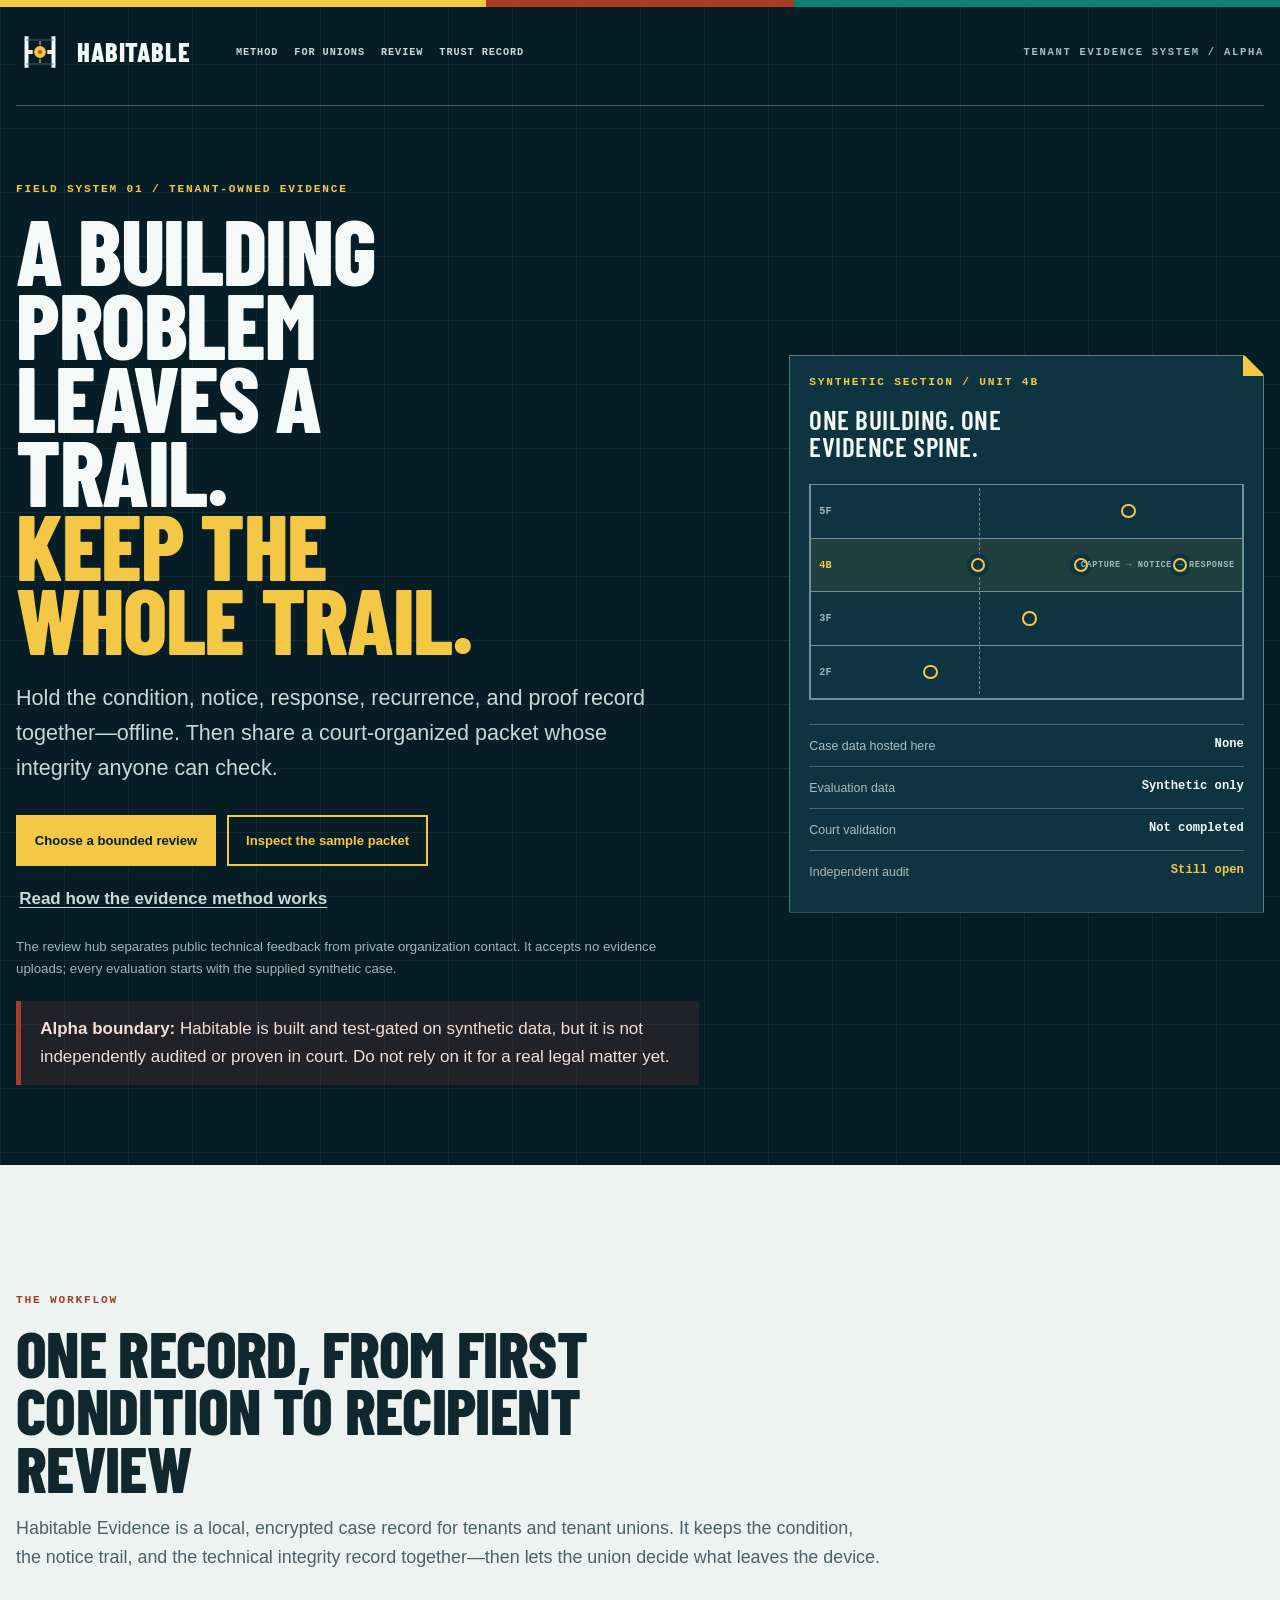
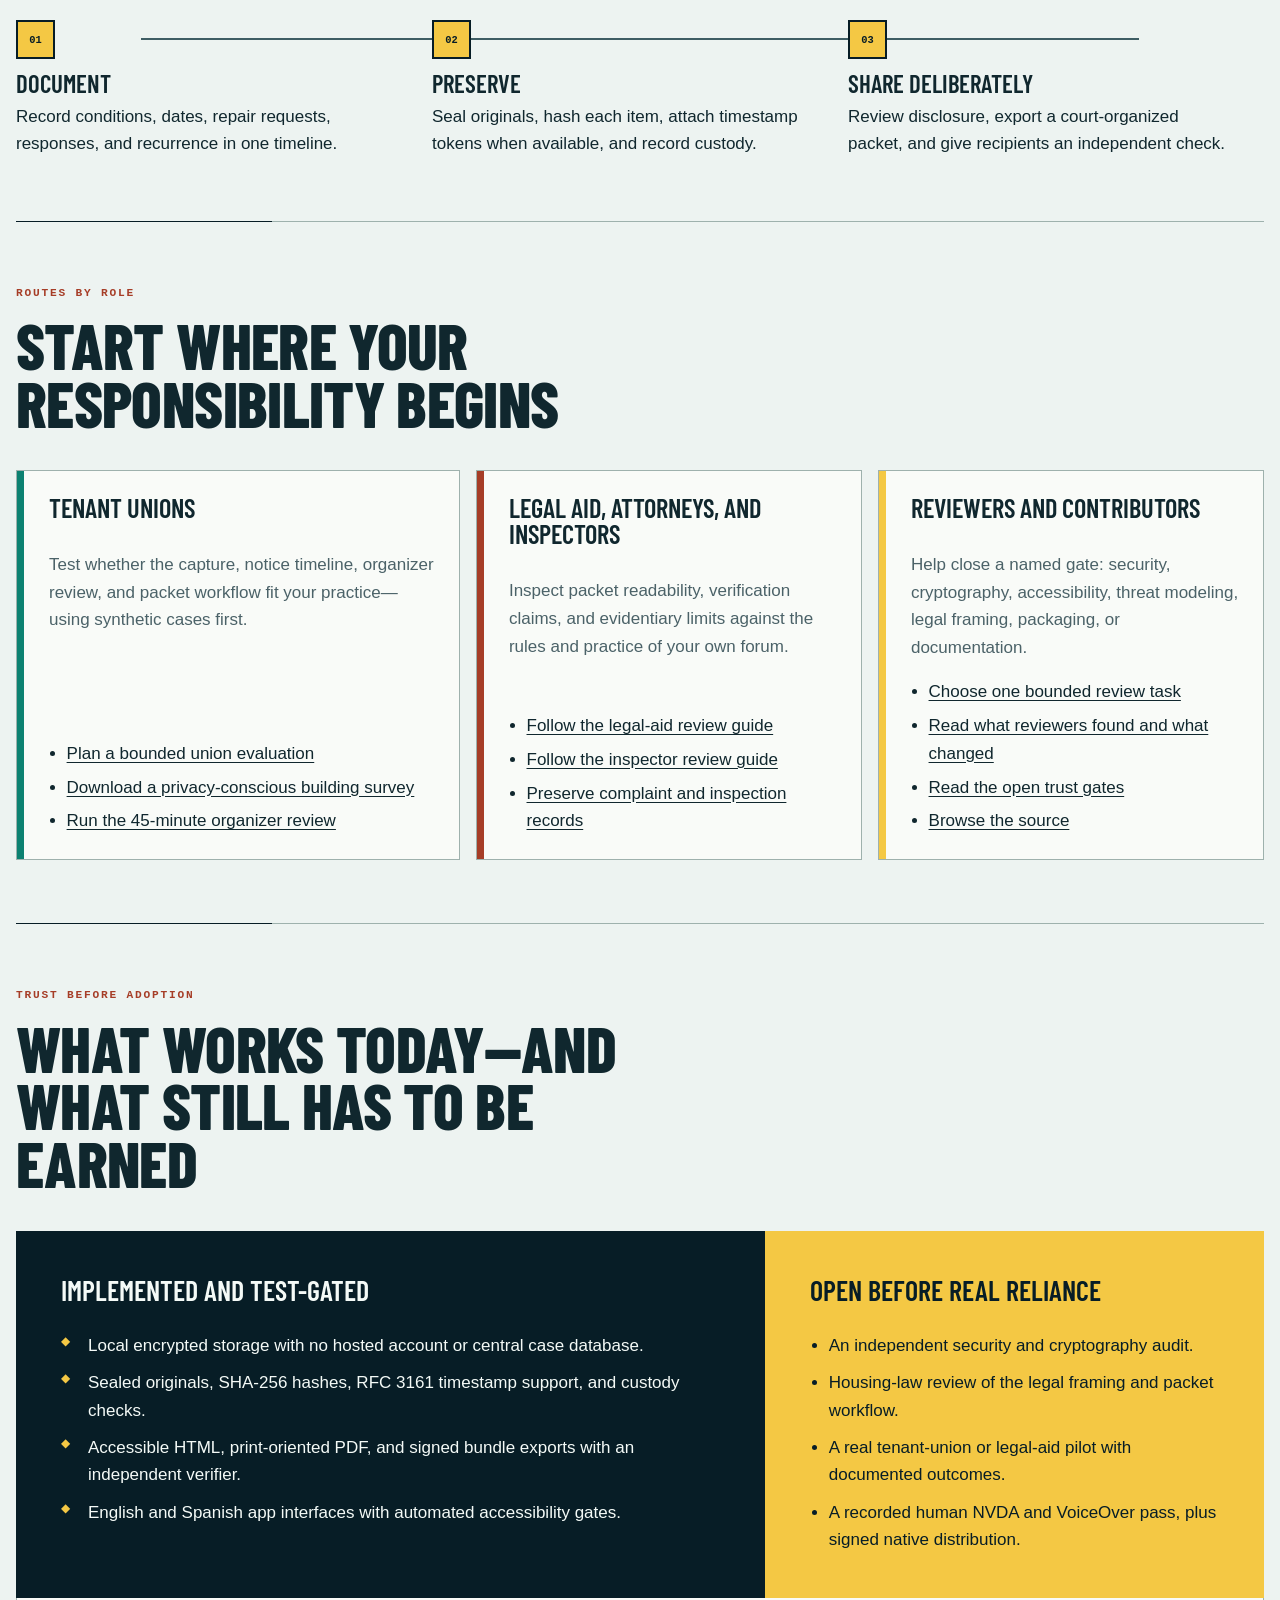
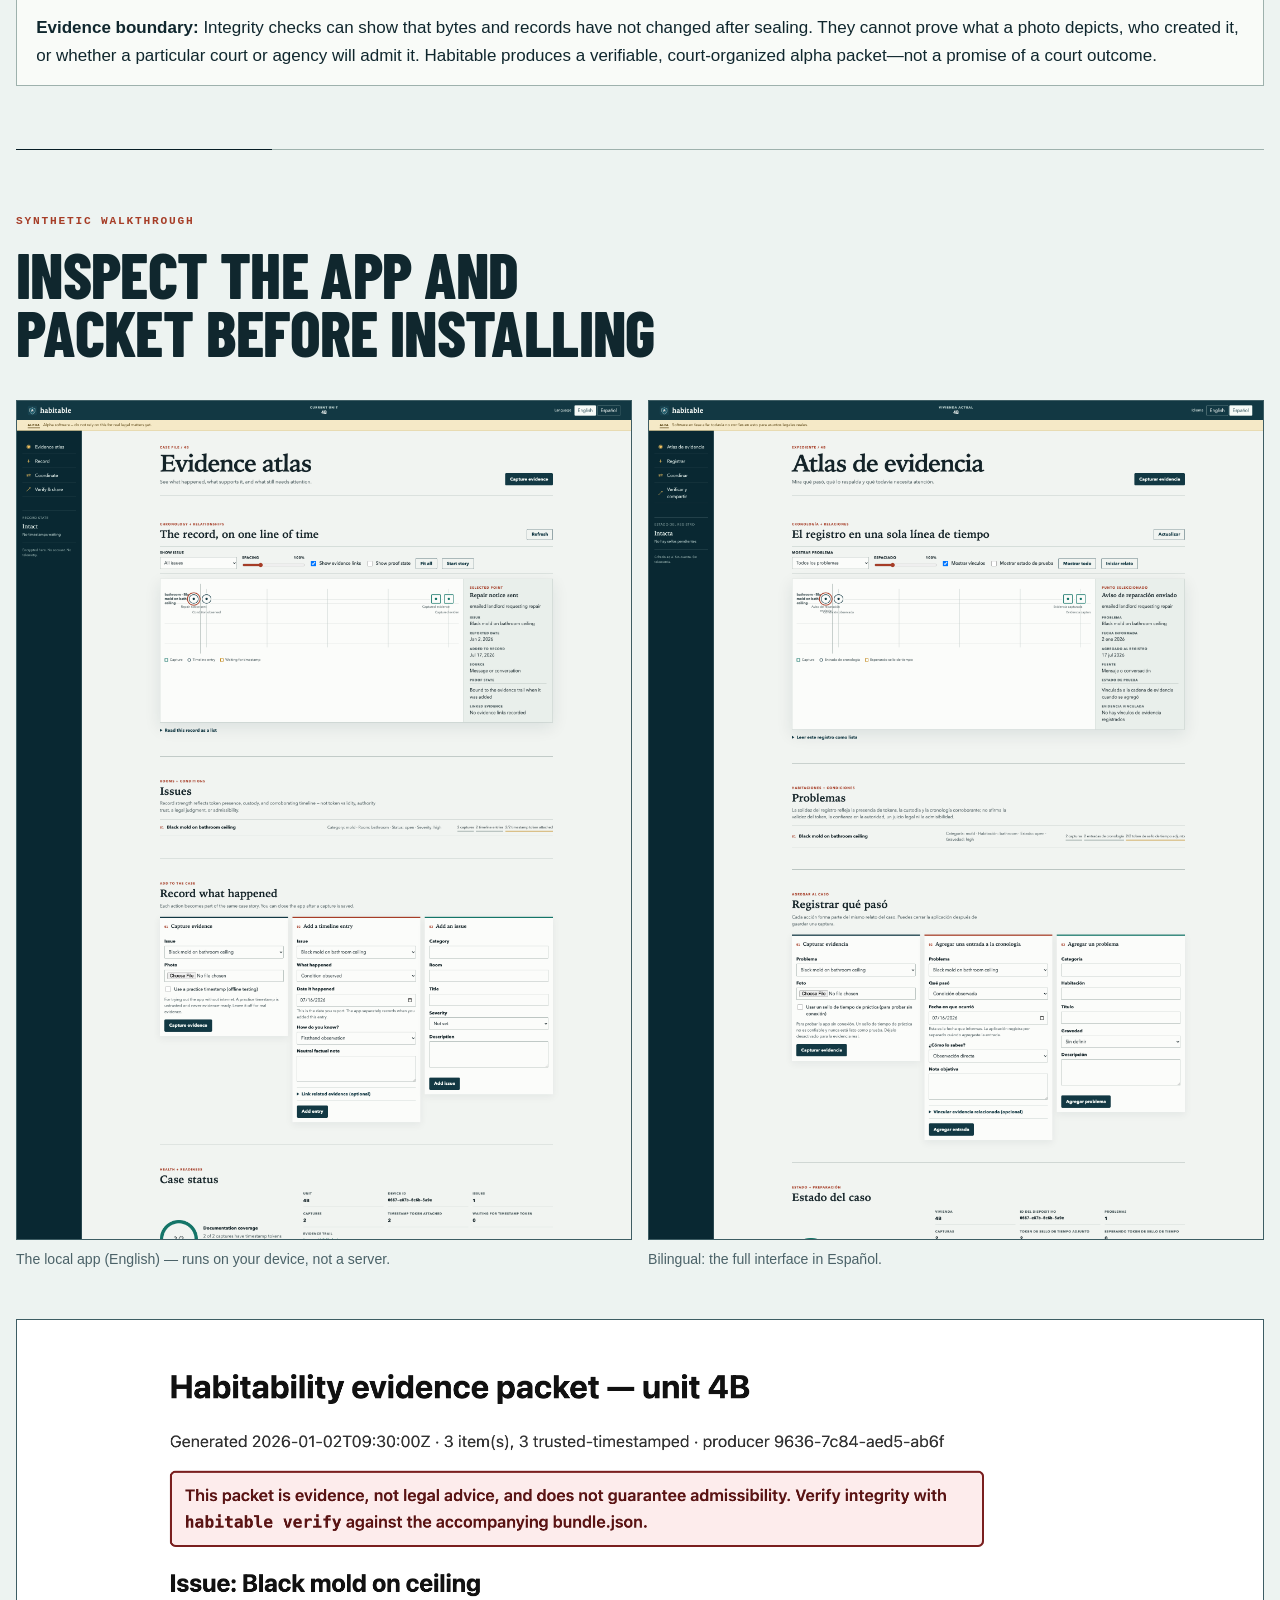
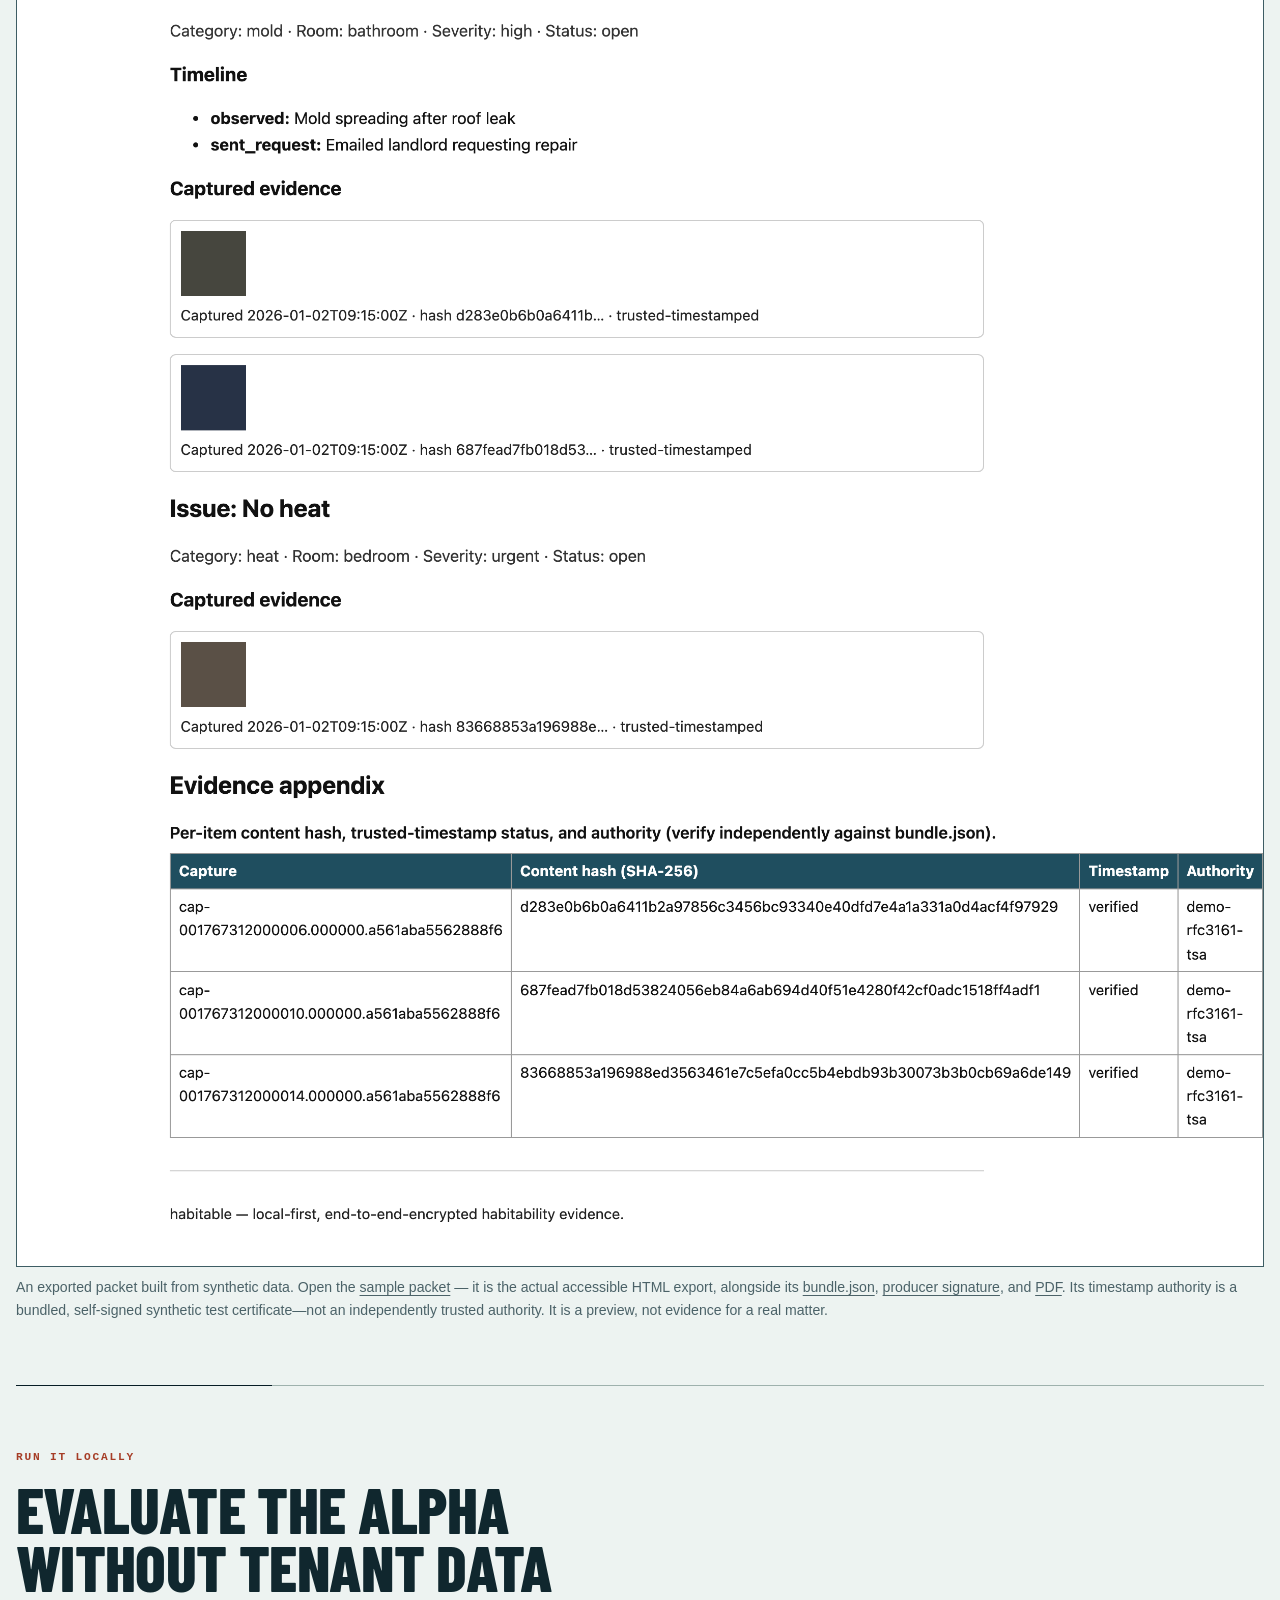
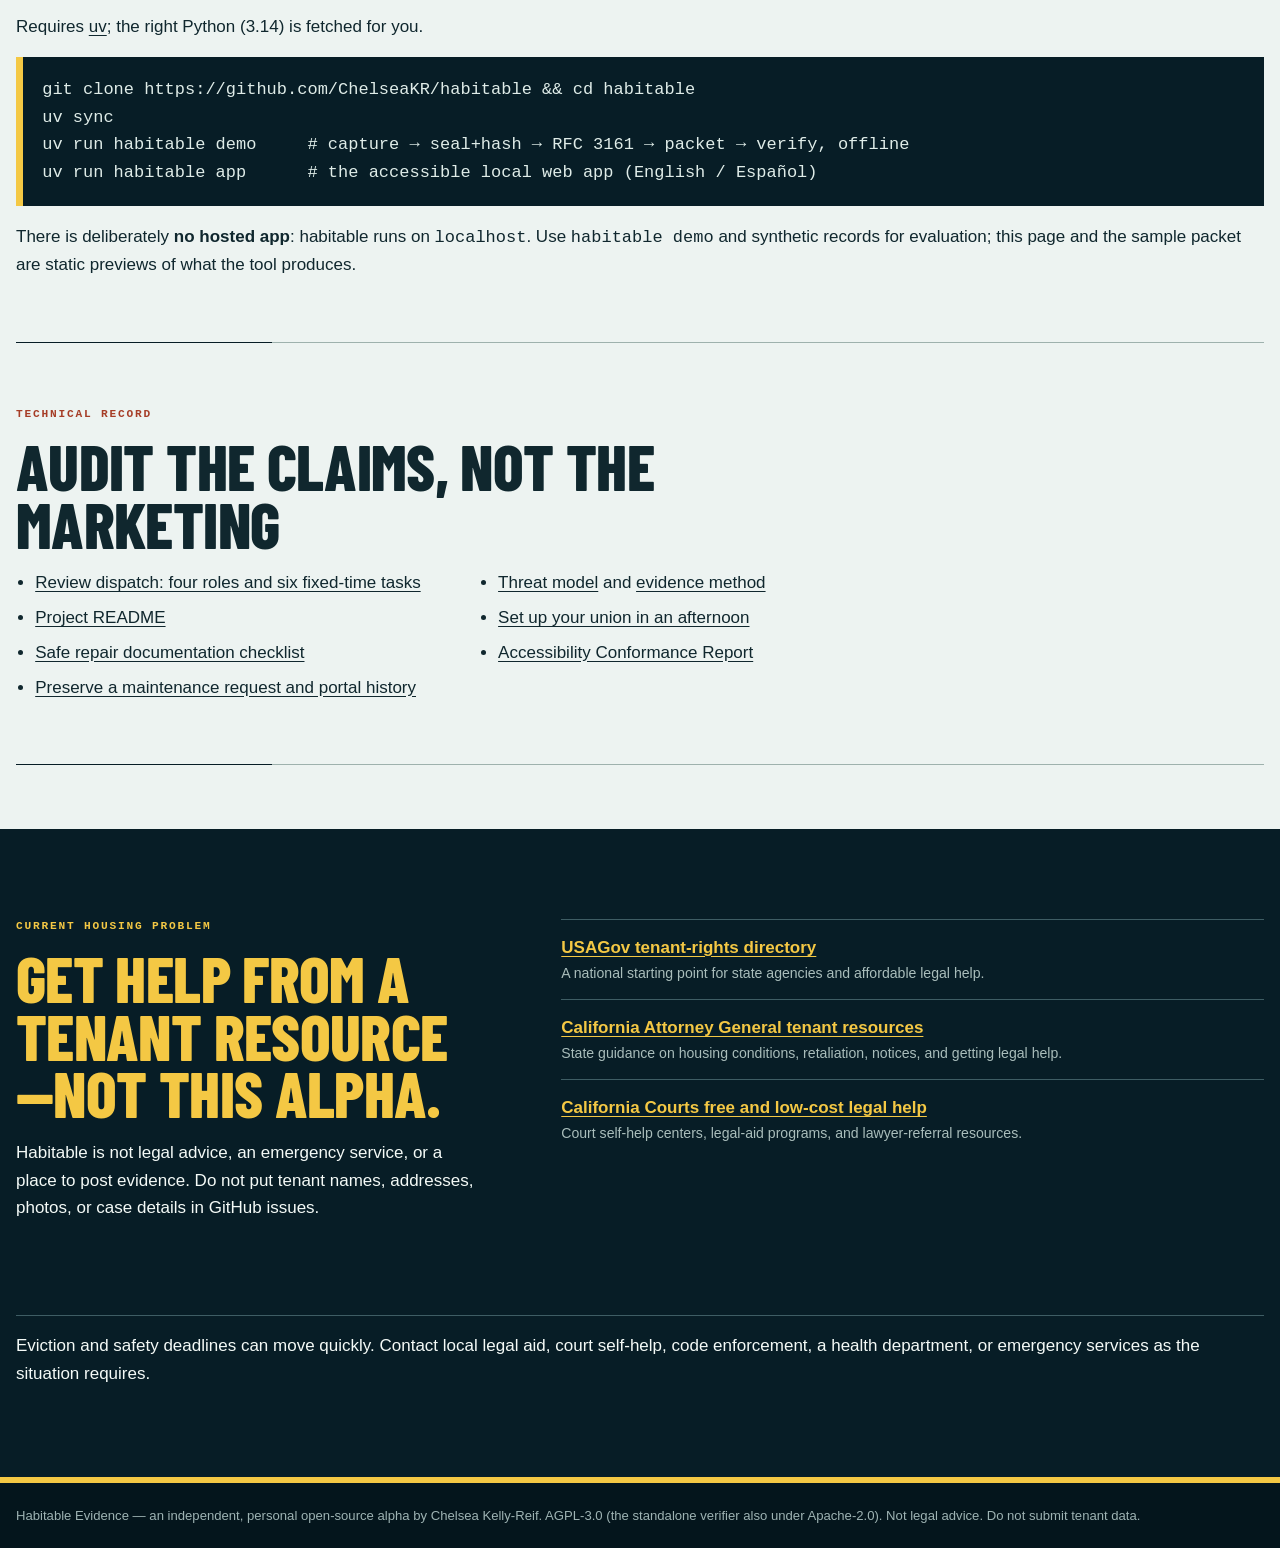
==== commit 6d2043de: "feat: open bounded review cohort Signed-off-by: ChelseaKR <3114598+ChelseaKR@users.noreply.github.co" ====
--- a/site/index.html
+++ b/site/index.html
@@ -144,6 +144,7 @@
         <nav class="hero-nav" aria-label="Primary">
           <a href="how-it-works/">Method</a>
           <a href="tenant-unions/">For unions</a>
+          <a href="review/">Review</a>
           <a href="trust-limitations/">Trust record</a>
         </nav>
         <span class="brand-note">Tenant evidence system / alpha</span>
@@ -158,14 +159,14 @@
           </p>
           <div class="cta">
             <a id="pilot-cta" class="btn btn-primary"
-              href="https://github.com/ChelseaKR/habitable/issues/new?template=reviewer-intake.yml">Offer a synthetic-data pilot</a>
+              href="review/">Choose a bounded review</a>
             <a id="sample-cta" class="btn btn-secondary" href="sample-packet/packet.html">Inspect the sample packet</a>
             <a id="method-cta" class="text-link"
               href="how-it-works/">Read how the evidence method works</a>
           </div>
           <p class="privacy-note">
-            The pilot link opens a public GitHub form. Never include tenant names, addresses,
-            photos, evidence, or case details; evaluation starts with synthetic data only.
+            The review hub separates public technical feedback from private organization contact.
+            It accepts no evidence uploads; every evaluation starts with the supplied synthetic case.
           </p>
           <p class="alpha">
             <strong>Alpha boundary:</strong> Habitable is built and test-gated on synthetic data,
@@ -218,7 +219,7 @@
             <ul>
               <li><a href="tenant-unions/">Plan a bounded union evaluation</a></li>
               <li><a href="templates/tenant-union-building-condition-survey/">Download a privacy-conscious building survey</a></li>
-              <li><a href="https://github.com/ChelseaKR/habitable/issues/new?template=reviewer-intake.yml">Offer a pilot</a></li>
+              <li><a href="review/#organizer-track">Run the 45-minute organizer review</a></li>
             </ul>
           </article>
           <article class="route">
@@ -234,6 +235,8 @@
             <h3>Reviewers and contributors</h3>
             <p>Help close a named gate: security, cryptography, accessibility, threat modeling, legal framing, packaging, or documentation.</p>
             <ul>
+              <li><a href="review/">Choose one bounded review task</a></li>
+              <li><a href="review/changes/">Read what reviewers found and what changed</a></li>
               <li><a href="trust-limitations/">Read the open trust gates</a></li>
               <li><a href="https://github.com/ChelseaKR/habitable">Browse the source</a></li>
             </ul>
@@ -325,6 +328,7 @@
         <p class="section-kicker">Technical record</p>
         <h2 id="learn-h">Audit the claims, not the marketing</h2>
         <ul class="technical-links">
+          <li><a href="review/">Review dispatch: four roles and six fixed-time tasks</a></li>
           <li><a href="https://github.com/ChelseaKR/habitable#readme">Project README</a></li>
           <li><a href="documentation-checklist/">Safe repair documentation checklist</a></li>
           <li><a href="guides/preserve-maintenance-request-records/">Preserve a maintenance request and portal history</a></li>
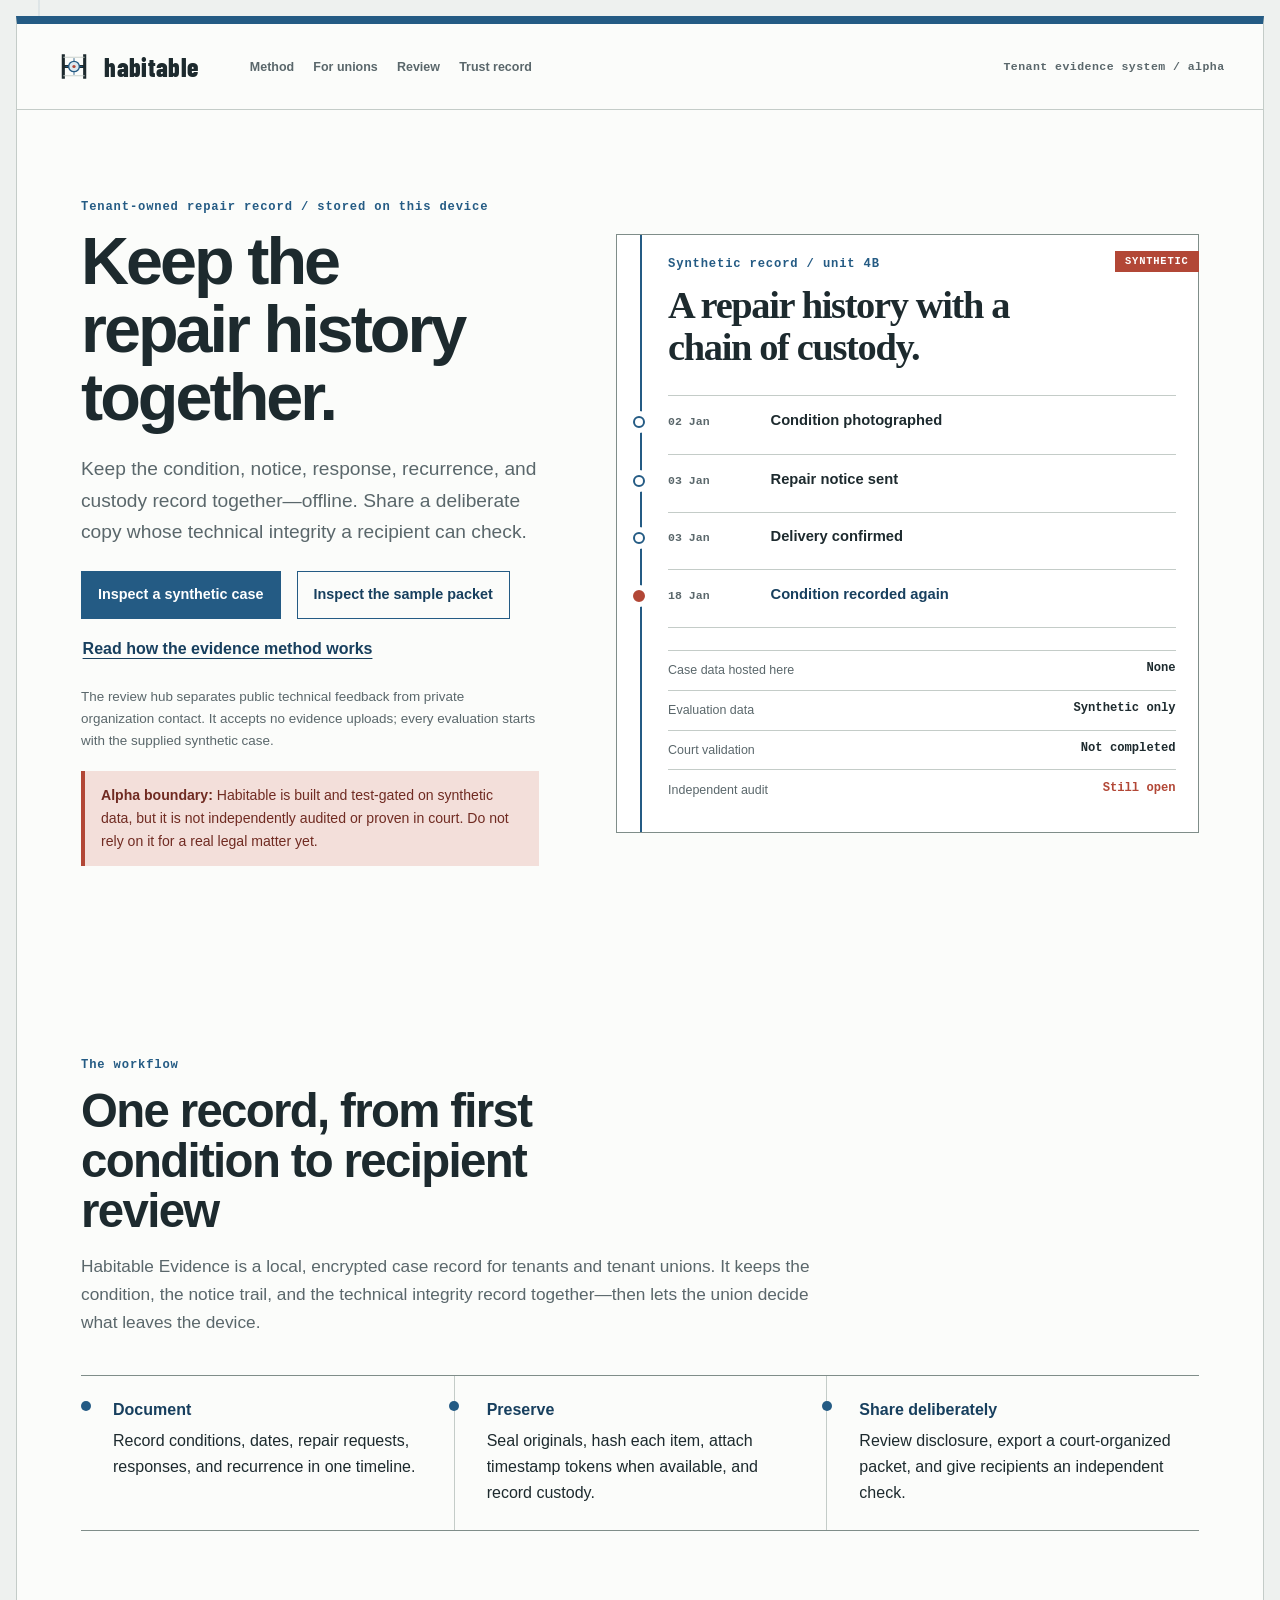
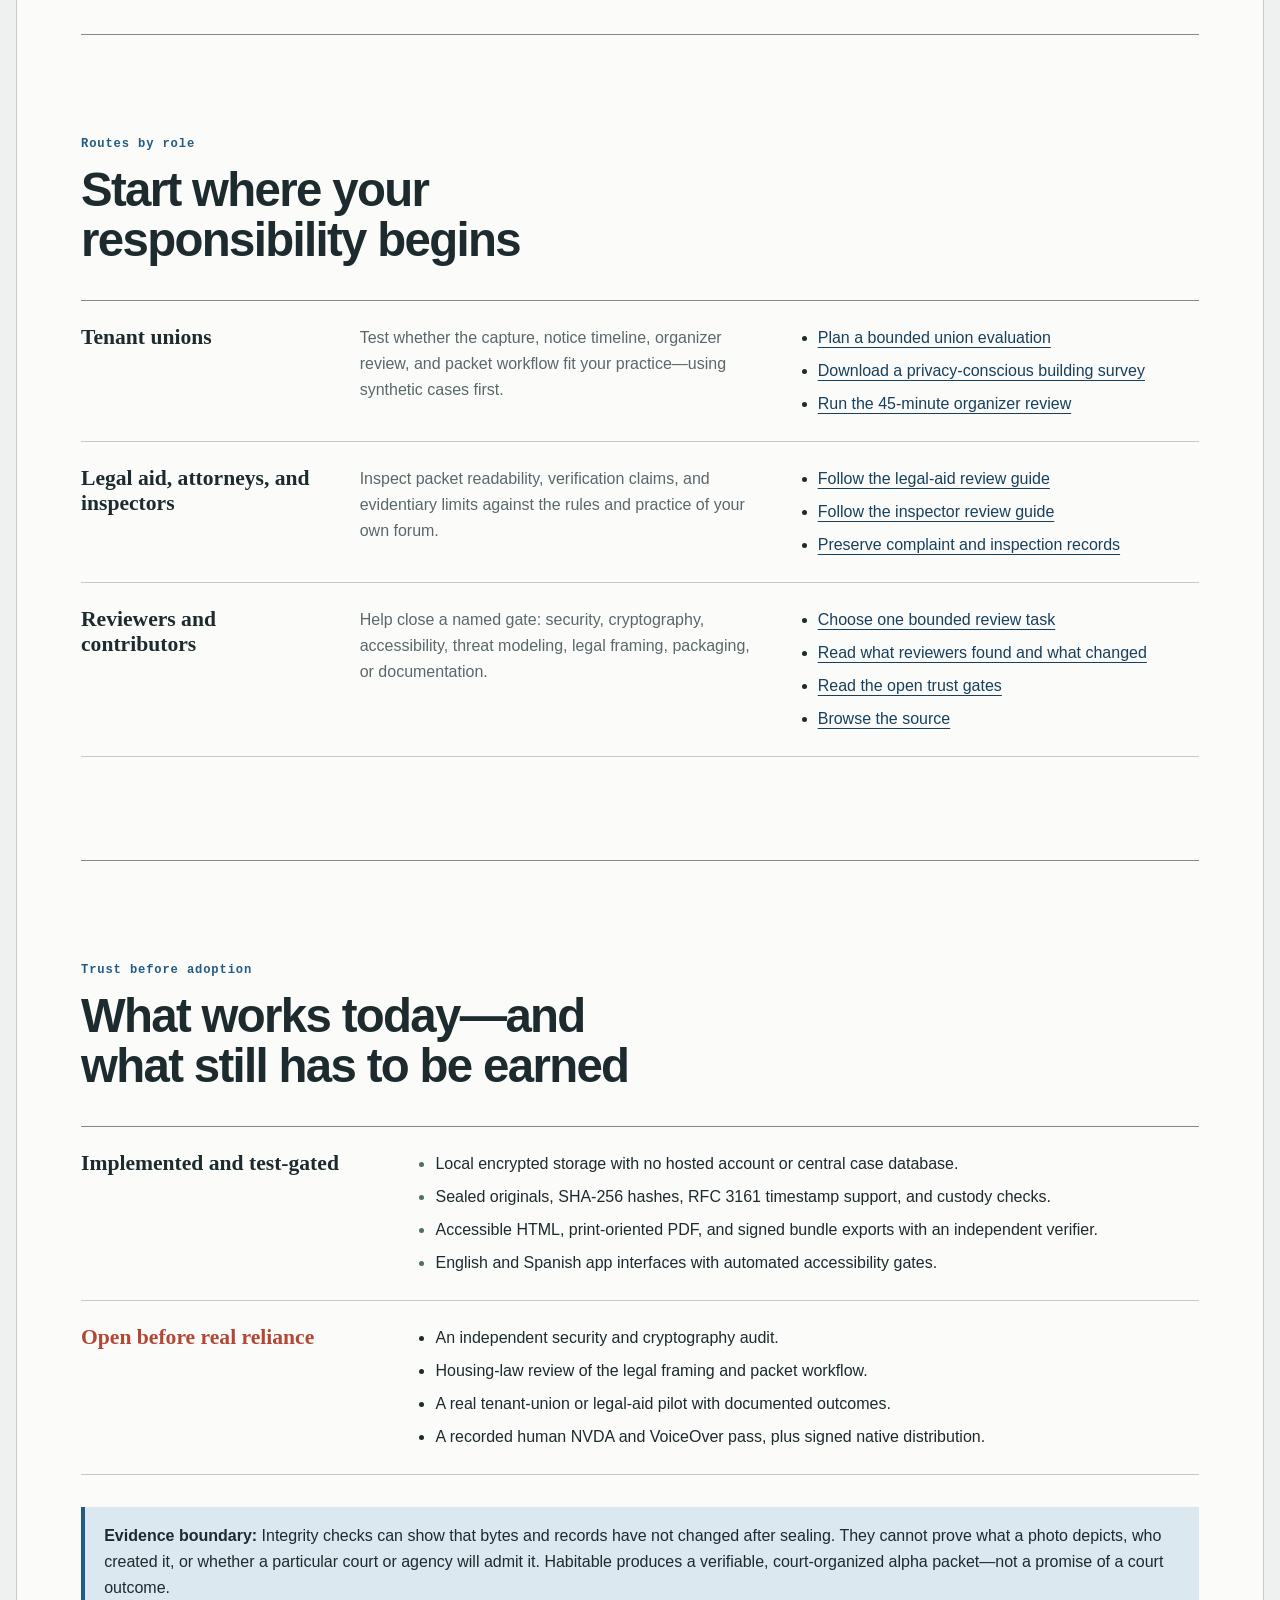
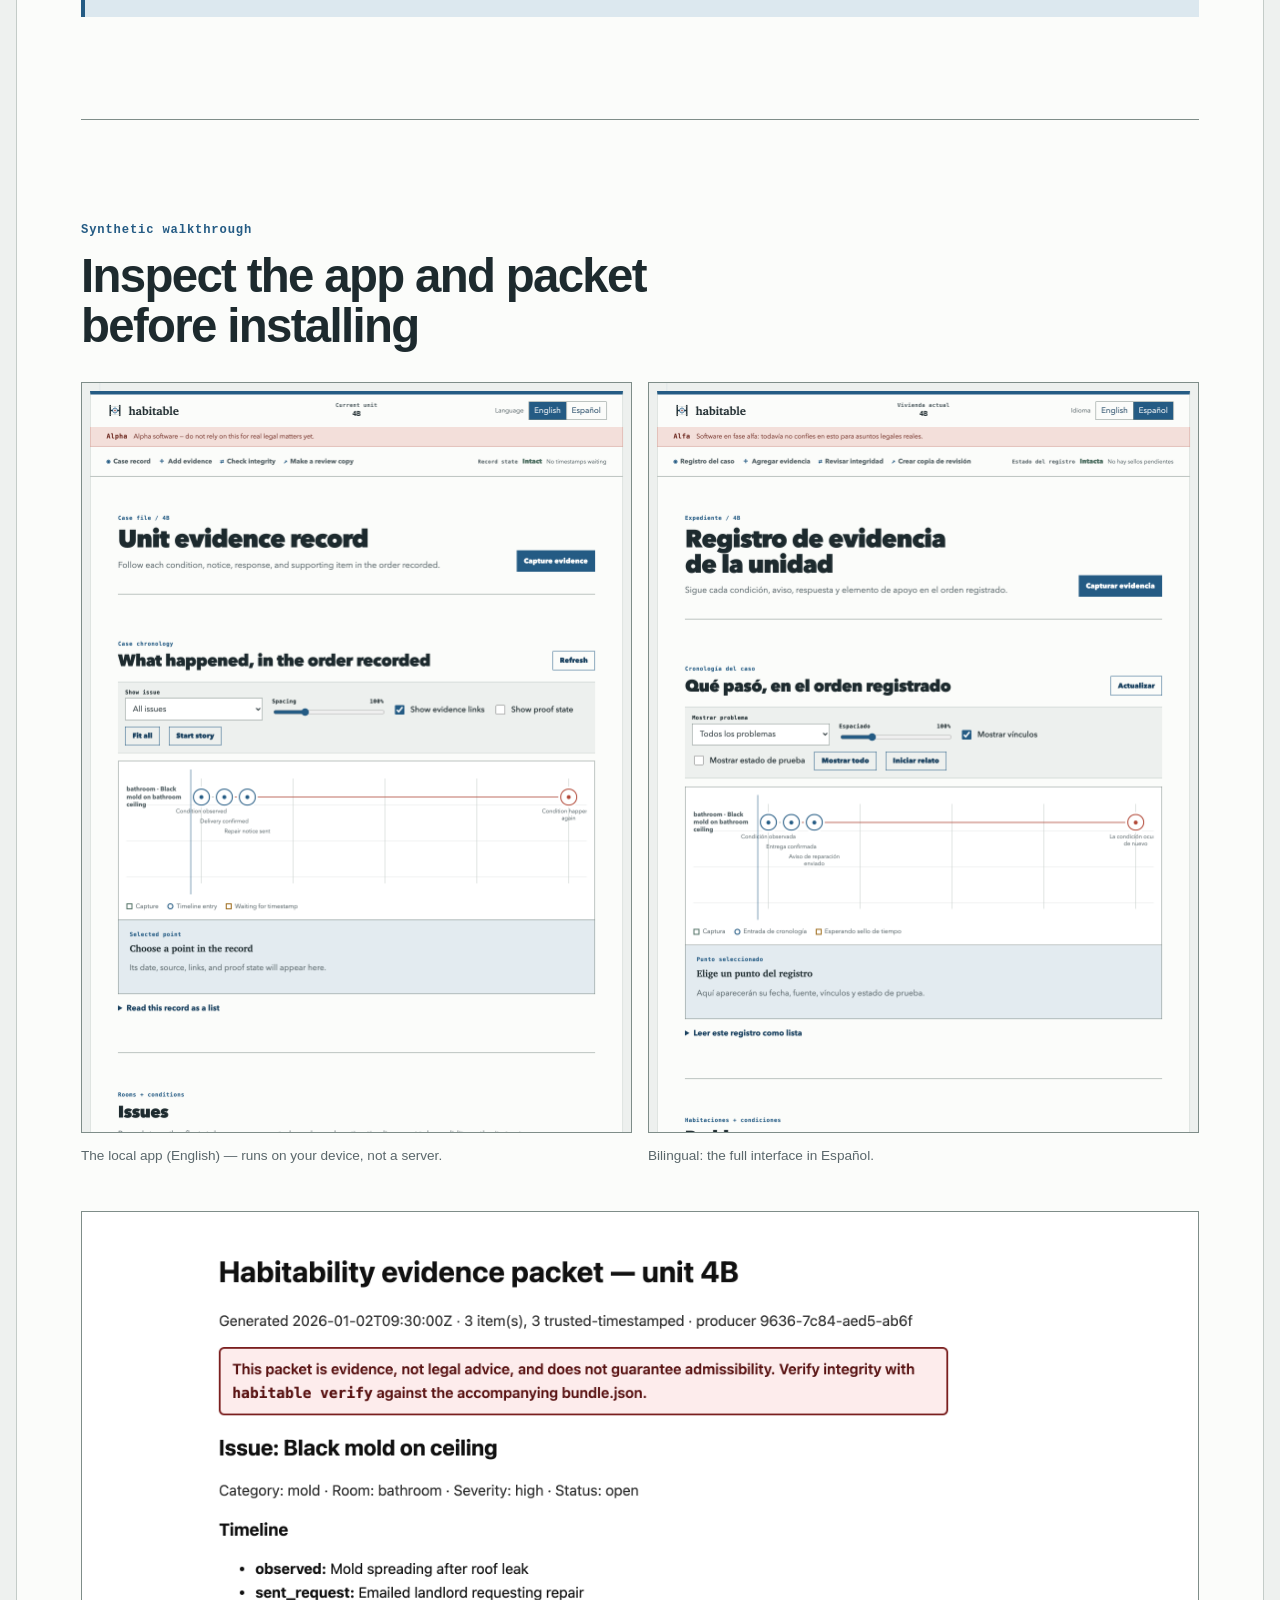
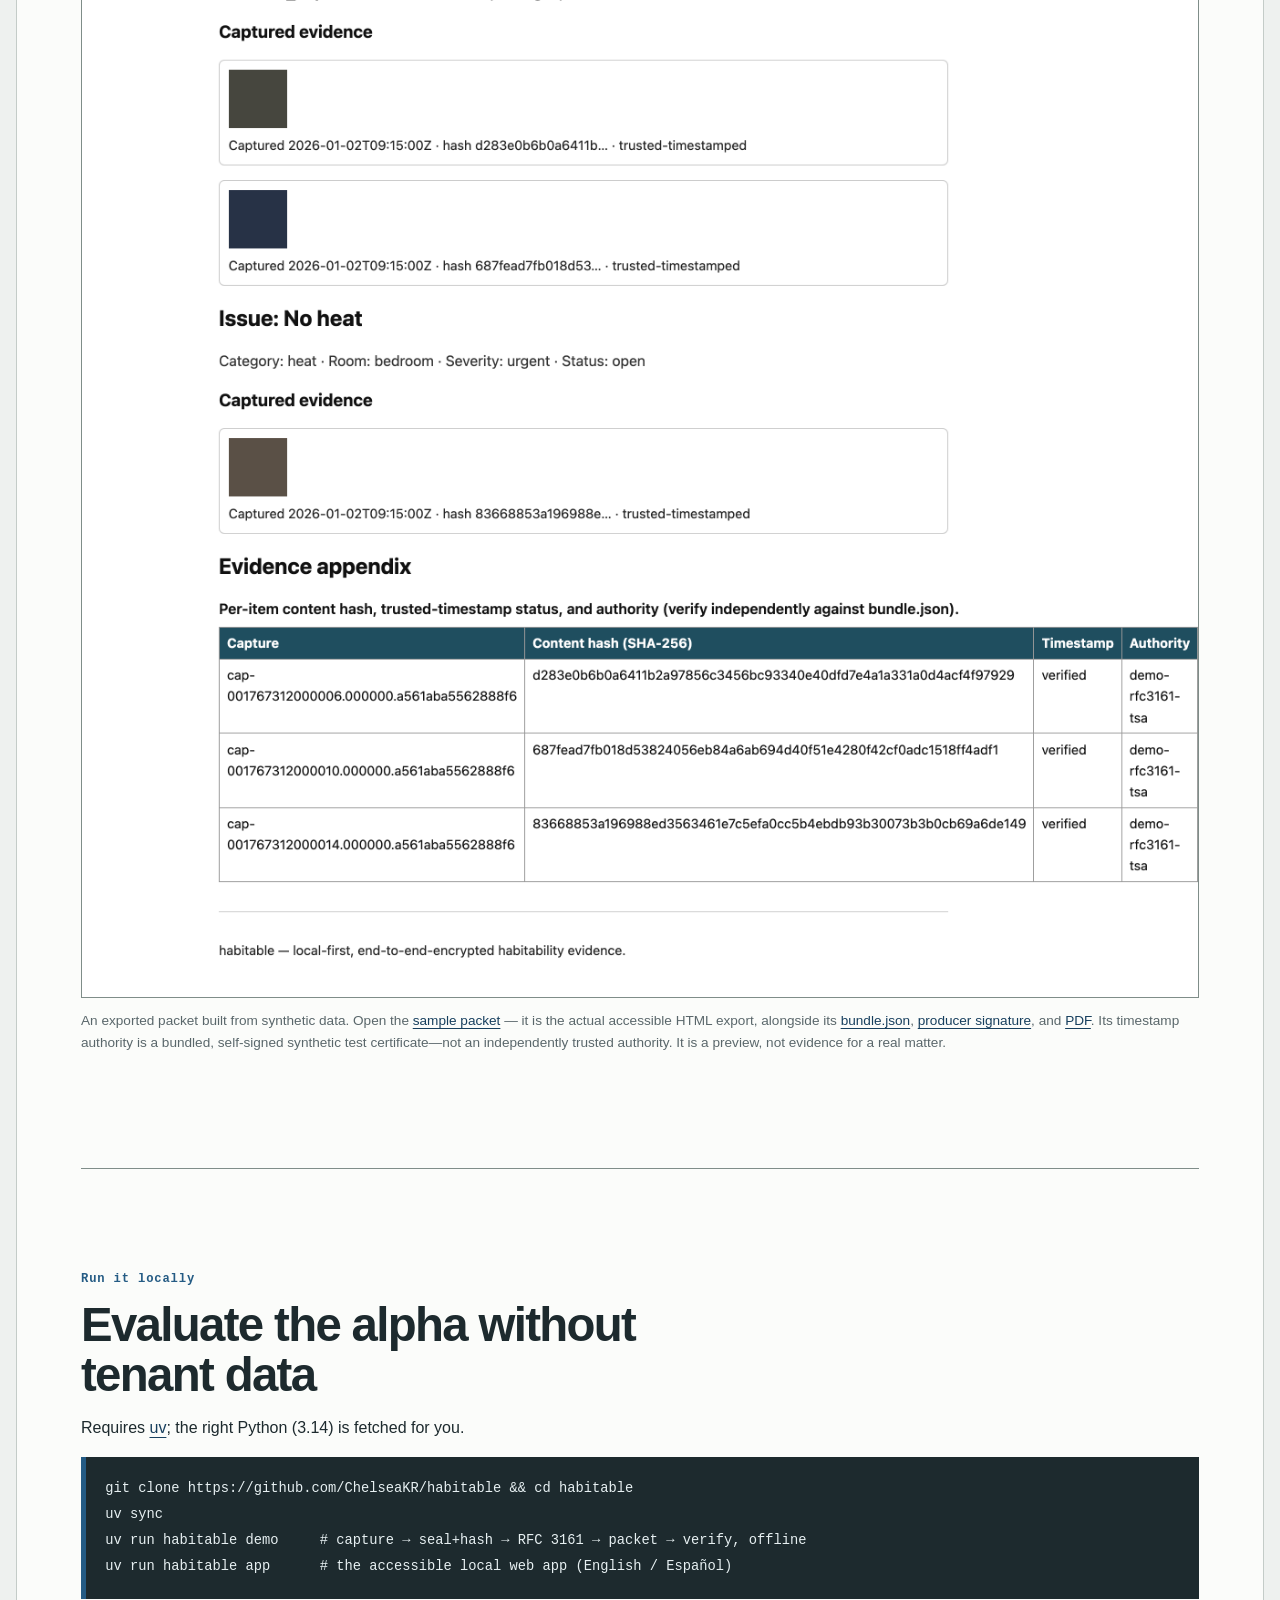
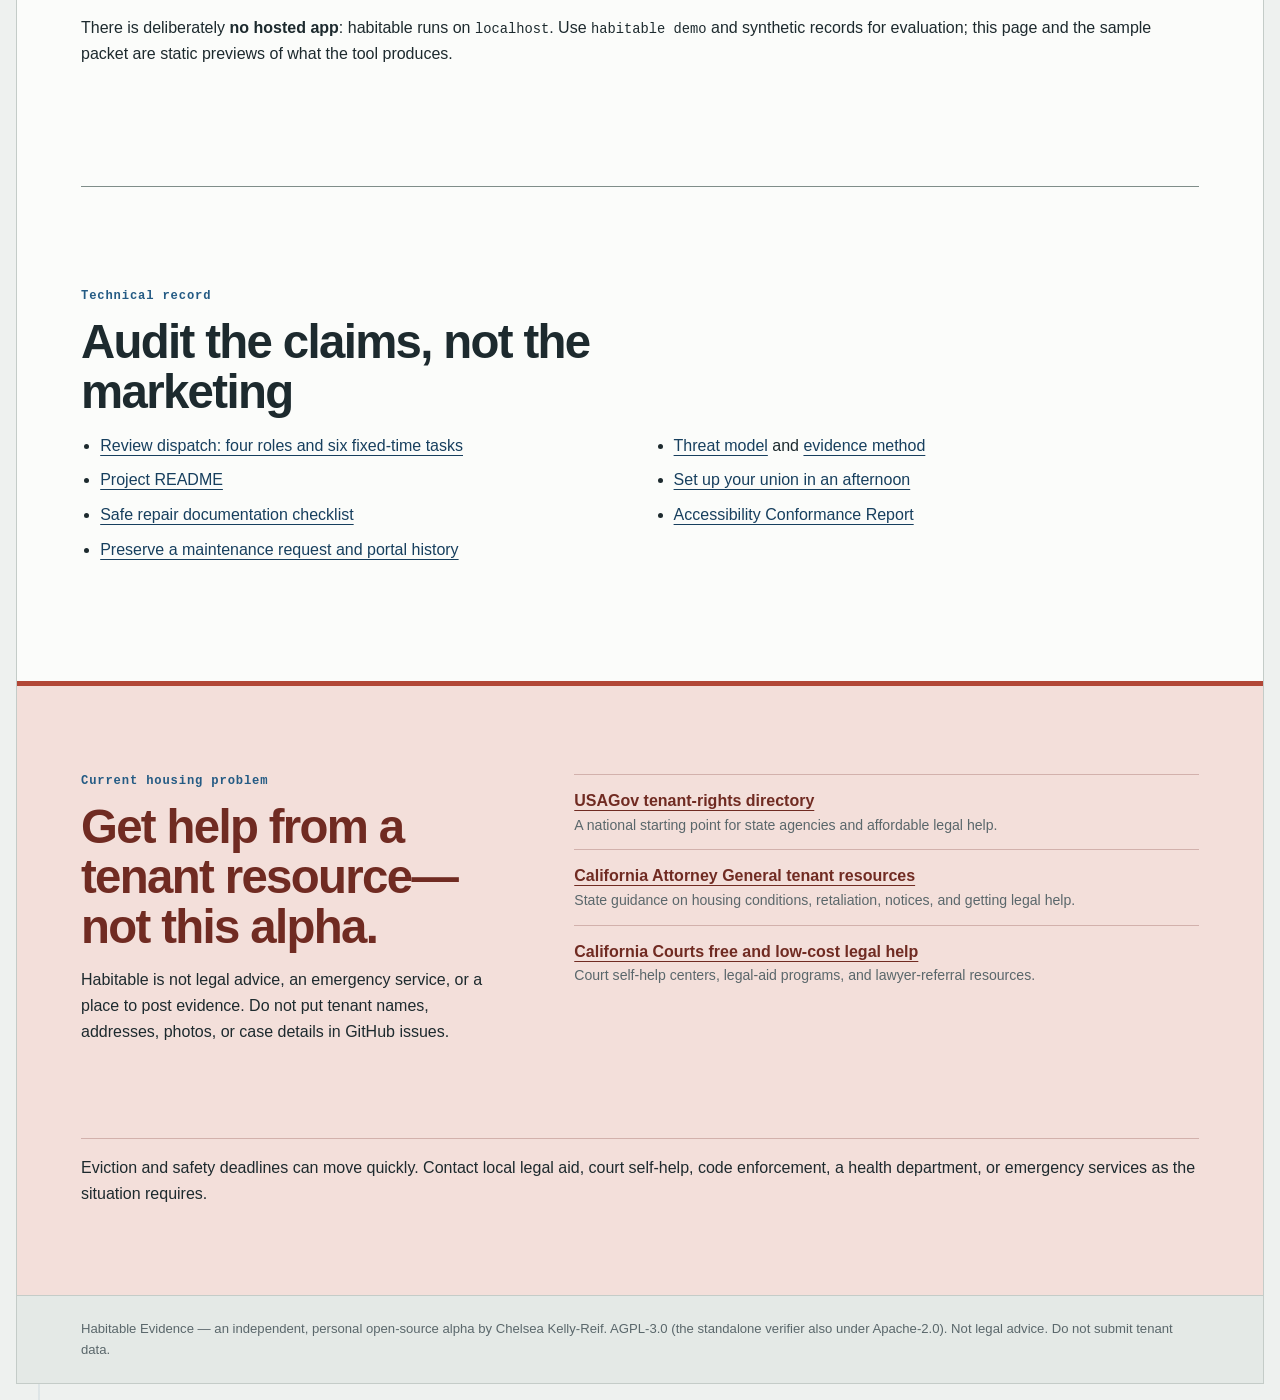
==== commit e6d070ce: "Redesign the interface around the evidence record" ====
--- a/site/index.html
+++ b/site/index.html
@@ -4,7 +4,7 @@
   <head>
     <meta charset="utf-8" />
     <meta name="viewport" content="width=device-width, initial-scale=1" />
-    <meta name="theme-color" content="#071d26" />
+    <meta name="theme-color" content="#245b84" />
     <title>Habitable Evidence — Offline Tenant Repair Documentation</title>
     <meta
       name="description"
@@ -36,7 +36,7 @@
     <meta property="og:image:height" content="3000" />
     <meta
       property="og:image:alt"
-      content="The Habitable Evidence Atlas joining captures and timeline facts for a synthetic repair case."
+      content="The Habitable unit evidence record joining captures and timeline facts for a synthetic repair case."
     />
 
     <meta name="twitter:card" content="summary" />
@@ -54,7 +54,7 @@
     />
     <meta
       name="twitter:image:alt"
-      content="The Habitable Evidence Atlas joining captures and timeline facts for a synthetic repair case."
+      content="The Habitable unit evidence record joining captures and timeline facts for a synthetic repair case."
     />
 
     <script type="application/ld+json">
@@ -131,7 +131,7 @@
         ]
       }
     </script>
-    <link rel="stylesheet" href="home.css" />
+    <link rel="stylesheet" href="home.css?v=record-ledger" />
   </head>
   <body>
     <a class="skip" href="#main">Skip to content</a>
@@ -151,15 +151,15 @@
       </div>
       <div class="hero-grid">
         <div>
-          <p class="eyebrow">Field system 01 / tenant-owned evidence</p>
-          <h1>A building problem leaves a trail. <span>Keep the whole trail.</span></h1>
+          <p class="eyebrow">Tenant-owned repair record / stored on this device</p>
+          <h1>Keep the repair history together.</h1>
           <p class="tagline">
-            Hold the condition, notice, response, recurrence, and proof record together—offline.
-            Then share a court-organized packet whose integrity anyone can check.
+            Keep the condition, notice, response, recurrence, and custody record together—offline.
+            Share a deliberate copy whose technical integrity a recipient can check.
           </p>
           <div class="cta">
             <a id="pilot-cta" class="btn btn-primary"
-              href="review/">Choose a bounded review</a>
+              href="review/">Inspect a synthetic case</a>
             <a id="sample-cta" class="btn btn-secondary" href="sample-packet/packet.html">Inspect the sample packet</a>
             <a id="method-cta" class="text-link"
               href="how-it-works/">Read how the evidence method works</a>
@@ -175,13 +175,13 @@
           </p>
         </div>
         <div class="case-file" role="note" aria-labelledby="status-h">
-          <p class="record-id">Synthetic section / unit 4B</p>
-          <h2 id="status-h">One building. One evidence spine.</h2>
-          <div class="building-section" aria-hidden="true">
-            <div class="floor"><span>5F</span><i style="--node-x: 72%"></i></div>
-            <div class="floor floor-active"><span>4B</span><i style="--node-x: 37%"></i><i style="--node-x: 61%"></i><i style="--node-x: 84%"></i></div>
-            <div class="floor"><span>3F</span><i style="--node-x: 49%"></i></div>
-            <div class="floor"><span>2F</span><i style="--node-x: 26%"></i></div>
+          <p class="record-id">Synthetic record / unit 4B</p>
+          <h2 id="status-h">A repair history with a chain of custody.</h2>
+          <div class="building-section" aria-label="Synthetic case chronology">
+            <div class="floor"><span>02 Jan</span><strong>Condition photographed</strong><i aria-hidden="true"></i></div>
+            <div class="floor"><span>03 Jan</span><strong>Repair notice sent</strong><i aria-hidden="true"></i></div>
+            <div class="floor"><span>03 Jan</span><strong>Delivery confirmed</strong><i aria-hidden="true"></i></div>
+            <div class="floor floor-active"><span>18 Jan</span><strong>Condition recorded again</strong><i aria-hidden="true"></i></div>
           </div>
           <dl>
             <dt>Case data hosted here</dt><dd>None</dd>
@@ -281,13 +281,13 @@
         <div class="shots">
           <figure>
             <img src="img/app-en.png" width="2200" height="3000" loading="lazy" decoding="async"
-              alt="The habitable Evidence Atlas: linked captures and timeline facts for unit 4B,
+              alt="The habitable unit evidence record: linked captures and timeline facts for unit 4B,
               above issue, recording, readiness, and export workspaces." />
             <figcaption>The local app (English) — runs on your device, not a server.</figcaption>
           </figure>
           <figure>
             <img src="img/app-es.png" width="2200" height="3000" loading="lazy" decoding="async"
-              alt="The same Evidence Atlas shown in Spanish, with all labels and buttons translated."
+              alt="The same unit evidence record shown in Spanish, with all labels and buttons translated."
             />
             <figcaption>Bilingual: the full interface in Español.</figcaption>
           </figure>
--- a/site/home.css
+++ b/site/home.css
@@ -1,5 +1,5 @@
 /* SPDX-License-Identifier: AGPL-3.0-or-later */
-/* Habitable field system — a tenant-evidence identity, not a software template. */
+/* Habitable record system — a quiet, inspectable evidence ledger. */
 
 @font-face {
   font-family: "Barlow Condensed";
@@ -19,23 +19,24 @@
 
 :root {
   color-scheme: light;
-  --night: #071d26;
-  --night-raised: #0d3440;
-  --field: #edf3f1;
-  --paper: #f9fbf8;
-  --ink: #10272e;
-  --ink-soft: #4b6268;
-  --chalk: #f4faf7;
-  --rule: #9eb1ad;
-  --rule-dark: #3e5d64;
-  --signal: #f4c844;
-  --signal-soft: #fff2b8;
-  --oxide: #a63d27;
-  --seal: #0c8171;
-  --focus: #ff7a45;
-  --display: "Barlow Condensed", "Arial Narrow", sans-serif;
+  --copy: #eef1ef;
+  --sheet: #fbfcfa;
+  --ink: #1d2a2e;
+  --ink-soft: #5a676b;
+  --rule: #c4ccc8;
+  --rule-dark: #7f8d89;
+  --blue: #245b84;
+  --blue-deep: #173f5e;
+  --blue-wash: #dce8ef;
+  --red: #b24736;
+  --red-wash: #f3dfda;
+  --green: #4f7063;
+  --focus: #c93f25;
+  --display: Charter, "Bitstream Charter", Cambria, Georgia, serif;
   --body: "Avenir Next", Avenir, "Segoe UI", Helvetica, Arial, sans-serif;
+  --utility: "Barlow Condensed", "Arial Narrow", sans-serif;
   --data: ui-monospace, "SFMono-Regular", Menlo, Consolas, monospace;
+  --page: min(78rem, calc(100% - 2rem));
 }
 
 * { box-sizing: border-box; }
@@ -43,374 +44,368 @@
 body {
   margin: 0;
   color: var(--ink);
-  background: var(--field);
-  font: 17px/1.62 var(--body);
-}
-
-a { color: inherit; text-underline-offset: .2em; }
+  background:
+    linear-gradient(90deg, transparent 0 2.4rem, rgba(36, 91, 132, .08) 2.4rem 2.48rem, transparent 2.48rem),
+    var(--copy);
+  font: 16px/1.62 var(--body);
+}
+
+a { color: var(--blue-deep); text-underline-offset: .22em; }
 a:hover { text-decoration-thickness: 2px; }
-a:focus-visible { outline: 3px solid var(--focus); outline-offset: 4px; }
+a:focus-visible,
+button:focus-visible { outline: 3px solid var(--focus); outline-offset: 4px; }
+
 .skip {
   position: fixed;
   inset: .75rem auto auto -100vw;
   z-index: 20;
   padding: .7rem 1rem;
-  color: var(--night);
-  background: var(--signal);
+  color: white;
+  background: var(--blue-deep);
   font-weight: 800;
 }
-.skip:focus { left: .75rem; }
+.skip:focus { inset-inline-start: .75rem; }
 
 .hero {
-  position: relative;
-  overflow: hidden;
-  min-height: min(58rem, 100svh);
-  padding: 0 max(1rem, calc((100vw - 86rem) / 2));
-  color: var(--chalk);
-  background-color: var(--night);
-  background-image:
-    linear-gradient(rgba(125, 174, 176, .09) 1px, transparent 1px),
-    linear-gradient(90deg, rgba(125, 174, 176, .09) 1px, transparent 1px);
-  background-size: 4rem 4rem;
-}
-.hero::before {
-  content: "";
-  position: absolute;
-  inset: 0 0 auto;
-  height: .45rem;
-  background: linear-gradient(90deg, var(--signal) 0 38%, var(--oxide) 38% 62%, var(--seal) 62%);
+  width: var(--page);
+  margin: 1rem auto 0;
+  background: var(--sheet);
+  border-block-start: .5rem solid var(--blue);
+  border-inline-start: 1px solid var(--rule);
+  border-inline-end: 1px solid var(--rule);
 }
 
 .brand {
-  position: relative;
-  z-index: 2;
   display: flex;
   align-items: center;
-  gap: .8rem;
-  min-height: 6.6rem;
-  border-bottom: 1px solid var(--rule-dark);
-}
-.brand-link { display: inline-flex; align-items: center; gap: .8rem; text-decoration: none; }
-.brand img { width: 3rem; height: 3rem; }
+  min-height: 5.4rem;
+  padding: 0 clamp(1rem, 3vw, 2.4rem);
+  border-block-end: 1px solid var(--rule);
+}
+.brand-link {
+  display: inline-flex;
+  align-items: center;
+  gap: .7rem;
+  color: var(--ink);
+  text-decoration: none;
+}
+.brand img { width: 2.35rem; height: 2.35rem; }
 .brand strong {
-  font: 800 1.65rem/1 var(--display);
-  letter-spacing: .035em;
-  text-transform: uppercase;
-}
-.hero-nav { display: flex; gap: 1rem; margin-inline-start: clamp(.5rem, 3vw, 2rem); }
+  font: 800 1.6rem/1 var(--utility);
+  letter-spacing: .015em;
+}
+.hero-nav {
+  display: flex;
+  flex-wrap: wrap;
+  gap: 1.2rem;
+  margin-inline-start: clamp(1.25rem, 4vw, 3.5rem);
+}
 .hero-nav a {
-  color: #c9d8d5;
-  font: 600 .64rem/1 var(--data);
-  letter-spacing: .09em;
+  color: var(--ink-soft);
+  font-size: .78rem;
+  font-weight: 700;
   text-decoration: none;
-  text-transform: uppercase;
-}
-.hero-nav a:hover { color: var(--signal); text-decoration: underline; }
+}
+.hero-nav a:hover { color: var(--blue); text-decoration: underline; }
 .brand-note {
   margin-inline-start: auto;
-  color: #a6bdbe;
-  font: 600 .66rem/1.35 var(--data);
-  letter-spacing: .16em;
-  text-transform: uppercase;
+  color: var(--ink-soft);
+  font: 600 .72rem/1.25 var(--data);
+  letter-spacing: .04em;
 }
 
 .hero-grid {
-  position: relative;
-  z-index: 1;
-  display: grid;
-  grid-template-columns: minmax(0, 1.18fr) minmax(24rem, .82fr);
-  gap: clamp(3rem, 7vw, 7rem);
+  display: grid;
+  grid-template-columns: minmax(0, .88fr) minmax(27rem, 1.12fr);
+  gap: clamp(2.5rem, 6vw, 6rem);
   align-items: center;
-  min-height: 40rem;
-  padding: clamp(3.5rem, 6vw, 5rem) 0 5rem;
+  padding: clamp(3.5rem, 7vw, 6.5rem) clamp(1rem, 5vw, 4.5rem);
 }
 .eyebrow,
 .section-kicker,
 .record-id {
-  margin: 0 0 1rem;
-  color: var(--signal);
-  font: 600 .7rem/1.3 var(--data);
-  letter-spacing: .16em;
-  text-transform: uppercase;
+  margin: 0 0 .85rem;
+  color: var(--blue);
+  font: 600 .76rem/1.2 var(--data);
+  letter-spacing: .07em;
 }
 h1 {
-  max-width: 12.3ch;
-  margin: 0 0 1.6rem;
-  font: 800 clamp(4.2rem, 7.2vw, 7.2rem)/.8 var(--display);
-  letter-spacing: -.015em;
-  text-transform: uppercase;
-}
-h1 span { display: block; color: var(--signal); }
+  max-width: 11ch;
+  margin: 0 0 1.35rem;
+  font: 750 clamp(2.8rem, 5.2vw, 4.7rem)/1.02 var(--body);
+  letter-spacing: -.045em;
+}
 .tagline {
-  max-width: 42rem;
-  margin: 0 0 1.5rem;
-  color: #c9d8d5;
-  font-size: clamp(1.1rem, 2vw, 1.35rem);
-}
-.cta { display: flex; flex-wrap: wrap; gap: .7rem; margin: 1.8rem 0 1rem; }
+  max-width: 38rem;
+  margin: 0 0 1.2rem;
+  color: var(--ink-soft);
+  font-size: clamp(1.05rem, 1.5vw, 1.22rem);
+}
+.cta {
+  display: flex;
+  flex-wrap: wrap;
+  align-items: center;
+  gap: .6rem 1rem;
+  margin: 1.5rem 0 1rem;
+}
 .btn {
   display: inline-flex;
-  min-height: 3.2rem;
+  min-height: 3rem;
   align-items: center;
   justify-content: center;
-  padding: .7rem 1.05rem;
-  border: 2px solid var(--signal);
-  font: 800 .82rem/1.15 var(--body);
+  padding: .65rem 1rem;
+  border: 1px solid var(--blue);
+  font-size: .9rem;
+  font-weight: 800;
   text-decoration: none;
 }
-.btn-primary { color: var(--night); background: var(--signal); }
-.btn-primary:hover { color: var(--chalk); background: var(--oxide); border-color: var(--oxide); }
-.btn-secondary { color: var(--signal); background: transparent; }
-.btn-secondary:hover { color: var(--night); background: var(--signal-soft); }
-.text-link {
-  align-self: center;
-  padding: .5rem .2rem;
-  color: #c9d8d5;
-  font-weight: 700;
-}
-.privacy-note { max-width: 44rem; margin: 0; color: #9fb5b5; font-size: .83rem; }
+.btn-primary { color: white; background: var(--blue); }
+.btn-primary:hover { color: white; background: var(--blue-deep); }
+.btn-secondary { color: var(--blue-deep); background: transparent; }
+.btn-secondary:hover { background: var(--blue-wash); }
+.text-link { padding: .5rem .1rem; font-weight: 700; }
+.privacy-note { max-width: 40rem; margin: 0; color: var(--ink-soft); font-size: .84rem; }
 .alpha {
-  max-width: 44rem;
-  margin: 1.35rem 0 0;
-  padding: .9rem 1rem .9rem 1.2rem;
-  border-inline-start: .35rem solid var(--oxide);
-  color: #f2dfd8;
-  background: rgba(200, 75, 49, .13);
-}
-
+  max-width: 40rem;
+  margin: 1.2rem 0 0;
+  padding: .85rem 1rem;
+  color: #702b22;
+  background: var(--red-wash);
+  border-inline-start: .25rem solid var(--red);
+  font-size: .88rem;
+}
+
+/* The signature: a continuous record spine, not a decorative product mockup. */
 .case-file {
   position: relative;
-  padding: 1.2rem;
-  color: var(--chalk);
-  background: var(--night-raised);
-  border: 1px solid #5f7e82;
-  box-shadow: 1rem 1rem 0 rgba(0, 0, 0, .28);
-  clip-path: polygon(0 0, calc(100% - 1.25rem) 0, 100% 1.25rem, 100% 100%, 0 100%);
+  padding: 1.4rem 1.4rem 1.4rem 3.2rem;
+  background: white;
+  border: 1px solid var(--rule-dark);
 }
 .case-file::before {
   content: "";
   position: absolute;
-  inset: 0 0 auto auto;
-  width: 1.25rem;
-  height: 1.25rem;
-  background: var(--signal);
+  inset: 0 auto 0 1.45rem;
+  width: 2px;
+  background: var(--blue);
+}
+.case-file::after {
+  content: "SYNTHETIC";
+  position: absolute;
+  inset: 1rem -1px auto auto;
+  padding: .35rem .65rem;
+  color: white;
+  background: var(--red);
+  font: 600 .65rem/1 var(--data);
+  letter-spacing: .08em;
 }
 .case-file h2 {
-  margin: 0 0 .25rem;
-  font: 600 1.7rem/1 var(--display);
-  letter-spacing: .02em;
-  text-transform: uppercase;
+  max-width: 18ch;
+  margin: 0;
+  font: 700 clamp(1.65rem, 3vw, 2.45rem)/1.08 var(--display);
 }
 .building-section {
+  display: grid;
+  margin: 1.7rem 0 1.4rem;
+  border-block: 1px solid var(--rule);
+}
+.floor {
   position: relative;
   display: grid;
-  grid-template-rows: repeat(4, 3.35rem);
-  margin: 1.5rem 0;
-  border-inline: 2px solid #759095;
-  border-block-end: 2px solid #759095;
-}
-.building-section::before {
+  grid-template-columns: 5.4rem minmax(0, 1fr);
+  gap: 1rem;
+  align-items: baseline;
+  min-height: 3.6rem;
+  padding: .8rem 0;
+  border-block-start: 1px solid var(--rule);
+}
+.floor:first-child { border-block-start: 0; }
+.floor span { color: var(--ink-soft); font: 600 .72rem/1.2 var(--data); }
+.floor strong { font-size: .92rem; }
+.floor i {
+  position: absolute;
+  inset: 1.22rem auto auto -2.18rem;
+  width: .75rem;
+  height: .75rem;
+  border: 2px solid var(--blue);
+  border-radius: 50%;
+  background: white;
+  box-shadow: 0 0 0 .32rem white;
+}
+.floor-active { color: var(--blue-deep); }
+.floor-active i { border-color: var(--red); background: var(--red); }
+.case-file dl { display: grid; grid-template-columns: 1.2fr 1fr; margin: 0; }
+.case-file dt,
+.case-file dd { margin: 0; padding: .58rem 0; border-block-start: 1px solid var(--rule); }
+.case-file dt { color: var(--ink-soft); font-size: .78rem; }
+.case-file dd { text-align: end; font: 600 .76rem/1.4 var(--data); }
+.status-open { color: var(--red); }
+
+main {
+  width: var(--page);
+  margin-inline: auto;
+  background: var(--sheet);
+  border-inline: 1px solid var(--rule);
+}
+main > section {
+  margin: 0 clamp(1rem, 5vw, 4.5rem);
+  padding: clamp(4rem, 8vw, 7rem) 0;
+  border-block-start: 1px solid var(--rule-dark);
+}
+main > section:first-child { border-block-start: 0; }
+h2 {
+  max-width: 22ch;
+  margin: 0 0 1rem;
+  font: 750 clamp(2rem, 3.7vw, 3.35rem)/1.05 var(--body);
+  letter-spacing: -.035em;
+}
+.lede { max-width: 48rem; color: var(--ink-soft); font-size: 1.08rem; }
+
+.flow {
+  display: grid;
+  grid-template-columns: repeat(3, minmax(0, 1fr));
+  margin: 2.4rem 0 0;
+  padding: 0;
+  list-style: none;
+  border-block: 1px solid var(--rule-dark);
+}
+.flow li {
+  position: relative;
+  padding: 1.3rem 1.5rem 1.5rem 2rem;
+  border-inline-start: 1px solid var(--rule);
+}
+.flow li:first-child { border-inline-start: 0; }
+.flow li::before {
   content: "";
   position: absolute;
-  inset: .25rem auto .25rem 39%;
-  border-inline-start: 1px dashed #769095;
-}
-.floor {
-  position: relative;
-  display: flex;
-  align-items: center;
-  border-block-start: 1px solid #759095;
-}
-.floor span {
-  width: 3rem;
-  padding-inline-start: .5rem;
-  color: #9fb6b8;
-  font: 600 .64rem/1 var(--data);
-}
-.floor i {
-  position: absolute;
-  inset-inline-start: var(--node-x);
-  width: .9rem;
-  height: .9rem;
-  border: 2px solid var(--signal);
+  inset: 1.55rem auto auto -.35rem;
+  width: .62rem;
+  height: .62rem;
   border-radius: 50%;
-  background: var(--night-raised);
-  box-shadow: 0 0 0 .28rem var(--night-raised);
-}
-.floor-active { color: var(--chalk); background: rgba(244, 200, 68, .08); }
-.floor-active span { color: var(--signal); }
-.floor-active::after {
-  content: "CAPTURE → NOTICE → RESPONSE";
-  position: absolute;
-  inset-inline-end: .45rem;
-  color: #9fb6b8;
-  font: 600 .54rem/1 var(--data);
-  letter-spacing: .06em;
-}
-.case-file dl { display: grid; grid-template-columns: 1.15fr 1fr; margin: 0; }
-.case-file dt,
-.case-file dd { margin: 0; padding: .65rem 0; border-block-start: 1px solid #49676d; }
-.case-file dt { color: #a8bcbc; font-size: .78rem; }
-.case-file dd { text-align: end; font: 600 .76rem/1.4 var(--data); }
-.status-open { color: var(--signal); }
-
-main { overflow: hidden; background: var(--field); }
-main > section,
-footer {
-  width: min(calc(100% - 2rem), 86rem);
-  margin-inline: auto;
-}
-section { position: relative; margin-block: clamp(5rem, 10vw, 9rem); }
-section::after {
-  content: "";
-  position: absolute;
-  inset: auto 0 -4rem;
-  height: 1px;
-  background: linear-gradient(90deg, var(--night) 0 16rem, var(--rule) 16rem);
-}
-h2 {
-  max-width: 23ch;
-  margin: 0 0 1rem;
-  font: 800 clamp(2.7rem, 5vw, 5rem)/.9 var(--display);
-  letter-spacing: -.01em;
-  text-transform: uppercase;
-}
-h3 { line-height: 1.25; }
-.section-kicker { color: var(--oxide); }
-.lede { max-width: 54rem; color: var(--ink-soft); font-size: 1.12rem; }
-
-.flow {
-  position: relative;
-  display: grid;
-  grid-template-columns: repeat(3, 1fr);
-  gap: 0;
-  margin: 3rem 0 0;
-  padding: 0;
-  list-style: none;
-  counter-reset: workflow;
-}
-.flow::before { content: ""; position: absolute; inset: 1.1rem 10% auto; border-block-start: 2px solid var(--rule-dark); }
-.flow li { position: relative; padding: 3.2rem clamp(1rem, 3vw, 2rem) 0 0; counter-increment: workflow; }
-.flow li::before {
-  content: "0" counter(workflow);
-  position: absolute;
-  inset: 0 auto auto 0;
-  z-index: 1;
-  display: grid;
-  width: 2.2rem;
-  height: 2.2rem;
-  place-items: center;
-  border: 2px solid var(--night);
-  color: var(--night);
-  background: var(--signal);
-  font: 600 .65rem/1 var(--data);
-}
-.flow strong { display: block; margin: 0 0 .4rem; font: 600 1.55rem/1 var(--display); text-transform: uppercase; }
-
-.audience-grid { display: grid; grid-template-columns: 1.15fr 1fr 1fr; gap: 1rem; margin-top: 2.4rem; }
-.route {
-  position: relative;
-  display: flex;
-  min-width: 0;
-  min-height: 21rem;
-  flex-direction: column;
-  padding: 1.5rem 1.5rem 1.5rem 2rem;
-  border: 1px solid var(--rule);
-  background: var(--paper);
-}
-.route::before { content: ""; position: absolute; inset: 0 auto 0 0; width: .45rem; background: var(--seal); }
-.route:nth-child(2)::before { background: var(--oxide); }
-.route:nth-child(3)::before { background: var(--signal); }
-.route h3 { margin: 0 0 .8rem; font: 600 1.65rem/1 var(--display); text-transform: uppercase; }
-.route p { color: var(--ink-soft); }
-.route ul { margin: auto 0 0; padding-inline-start: 1.1rem; }
-.route li + li { margin-top: .4rem; }
-
-.trust-grid { display: grid; grid-template-columns: 1.2fr .8fr; gap: 0; margin-top: 2.5rem; }
-.trust-card { padding: clamp(1.5rem, 4vw, 2.8rem); color: var(--chalk); background: var(--night); }
-.trust-card.open { color: var(--night); background: var(--signal); }
-.trust-card h3 { margin-top: 0; font: 600 1.75rem/1 var(--display); text-transform: uppercase; }
-.trust-card ul { margin-bottom: 0; padding-inline-start: 1.2rem; }
-.trust-card li + li { margin-top: .6rem; }
-.checks { list-style: none; padding: 0 !important; }
-.checks li { position: relative; padding-inline-start: 1.7rem; }
-.checks li::before { content: "◆"; position: absolute; inset-inline-start: 0; color: var(--signal); font-size: .75rem; }
-.limit { margin: 0; padding: 1rem 1.2rem; border: 1px solid var(--rule); border-block-start: 0; background: var(--paper); }
-
-.shots { display: grid; grid-template-columns: repeat(2, minmax(0, 1fr)); gap: 1rem; }
-figure { margin: 1.5rem 0; }
-figure img { display: block; width: 100%; height: auto; border: 1px solid var(--rule-dark); background: var(--paper); }
-figcaption { margin-top: .55rem; color: var(--ink-soft); font-size: .88rem; }
-pre { padding: 1.2rem; overflow-x: auto; border-inline-start: .45rem solid var(--signal); color: #dfece8; background: var(--night); }
-code { font-family: var(--data); }
-.technical-links { columns: 2; max-width: 58rem; padding-inline-start: 1.2rem; }
-.technical-links li { break-inside: avoid; margin-bottom: .45rem; }
+  background: var(--blue);
+}
+.flow li:first-child::before { inset-inline-start: 0; }
+.flow strong { display: block; margin-block-end: .35rem; color: var(--blue-deep); }
+
+.audience-grid,
+.trust-grid { margin-block-start: 2.2rem; border-block-start: 1px solid var(--rule-dark); }
+.route,
+.trust-card {
+  display: grid;
+  grid-template-columns: minmax(11rem, .6fr) minmax(15rem, 1fr) minmax(16rem, 1fr);
+  gap: clamp(1rem, 3vw, 2.5rem);
+  padding: 1.5rem 0;
+  border-block-end: 1px solid var(--rule);
+}
+.route h3,
+.trust-card h3 { margin: 0; font: 700 1.35rem/1.15 var(--display); }
+.route p { margin: 0; color: var(--ink-soft); }
+.route ul,
+.trust-card ul { margin: 0; padding-inline-start: 1.2rem; }
+.route li + li,
+.trust-card li + li { margin-block-start: .45rem; }
+.trust-card { grid-template-columns: minmax(13rem, .55fr) minmax(0, 1.45fr); }
+.trust-card.open h3 { color: var(--red); }
+.checks li::marker { color: var(--green); }
+.limit {
+  margin: 2rem 0 0;
+  padding: 1rem 1.2rem;
+  background: var(--blue-wash);
+  border-inline-start: .25rem solid var(--blue);
+}
+
+.shots {
+  display: grid;
+  grid-template-columns: 1fr 1fr;
+  gap: 1rem;
+  margin-block-start: 2rem;
+}
+figure { margin: 2rem 0 0; }
+.shots figure { margin: 0; }
+figure img {
+  display: block;
+  width: 100%;
+  height: auto;
+  background: var(--copy);
+  border: 1px solid var(--rule-dark);
+}
+figcaption { padding: .75rem 0; color: var(--ink-soft); font-size: .85rem; }
+pre {
+  max-width: 100%;
+  overflow-x: auto;
+  padding: 1.2rem;
+  color: #e7f0f2;
+  background: var(--ink);
+  border-inline-start: .35rem solid var(--blue);
+}
+code { font-family: var(--data); font-size: .86em; }
+.technical-links { columns: 2; gap: 3rem; padding-inline-start: 1.2rem; }
+.technical-links li { break-inside: avoid; margin-block-end: .55rem; }
 
 .safety {
   display: grid;
   grid-template-columns: .8fr 1.2fr;
   gap: clamp(2rem, 6vw, 5rem);
-  width: 100%;
-  max-width: none;
-  margin-bottom: 0;
-  padding: clamp(3rem, 7vw, 6rem) max(1rem, calc((100vw - 86rem) / 2));
-  color: var(--chalk);
-  background: var(--night);
-}
-.safety::after { display: none; }
-.safety h2 { color: var(--signal); }
-.safety .section-kicker { color: var(--signal); }
+  margin: 0 !important;
+  padding: clamp(3.5rem, 7vw, 5.5rem) clamp(1rem, 5vw, 4.5rem) !important;
+  color: var(--ink);
+  background: var(--red-wash);
+  border-block-start: .35rem solid var(--red) !important;
+}
+.safety h2 { color: #702b22; }
 .resource-list { margin: 0; padding: 0; list-style: none; }
-.resource-list li { padding: .9rem 0; border-block-start: 1px solid var(--rule-dark); }
-.resource-list a { color: var(--signal); font-weight: 800; }
-.resource-list span { display: block; color: #a9bdbb; font-size: .88rem; }
-.urgent { grid-column: 1 / -1; margin: 0; padding-top: 1rem; border-block-start: 1px solid var(--rule-dark); }
+.resource-list li { padding: .8rem 0; border-block-start: 1px solid rgba(112, 43, 34, .25); }
+.resource-list a { color: #702b22; font-weight: 800; }
+.resource-list span { display: block; color: var(--ink-soft); font-size: .88rem; }
+.urgent { grid-column: 1 / -1; margin: 0; padding-block-start: 1rem; border-block-start: 1px solid rgba(112, 43, 34, .25); }
 
 footer {
-  width: 100%;
-  max-width: none;
-  margin: 0;
-  padding: 1.4rem max(1rem, calc((100vw - 86rem) / 2));
-  border-block-start: .4rem solid var(--signal);
-  color: #9eb3b3;
-  background: #04151c;
+  width: var(--page);
+  margin: 0 auto 1rem;
+  padding: 1.4rem clamp(1rem, 5vw, 4.5rem);
+  color: var(--ink-soft);
+  background: #e4e9e6;
+  border: 1px solid var(--rule);
   font-size: .82rem;
 }
-footer p { max-width: 86rem; margin: 0; }
+footer p { margin: 0; }
 
 @media (max-width: 62rem) {
   .hero-grid { grid-template-columns: 1fr; }
-  .case-file { max-width: 38rem; }
-  .audience-grid { grid-template-columns: 1fr 1fr; }
-  .route:first-child { grid-column: 1 / -1; }
+  .case-file { max-width: 44rem; }
+  .route { grid-template-columns: minmax(10rem, .55fr) minmax(0, 1.45fr); }
+  .route ul { grid-column: 2; }
   .safety { grid-template-columns: 1fr; }
   .urgent { grid-column: auto; }
 }
 
-@media (max-width: 44rem) {
-  .hero { min-height: auto; }
-  .brand { min-height: 5.5rem; }
-  .hero-nav { display: none; }
-  .brand-note { max-width: 9rem; text-align: end; }
-  .hero-grid { min-height: 0; padding: 3.8rem 0 4.5rem; }
-  h1 { font-size: clamp(4rem, 20vw, 6rem); }
-  .cta { display: grid; }
+@media (max-width: 46rem) {
+  body { background: var(--copy); }
+  .hero,
+  main,
+  footer { width: 100%; border-inline: 0; }
+  .brand { align-items: flex-start; flex-wrap: wrap; gap: .7rem; padding-block: 1rem; }
+  .hero-nav { order: 3; width: 100%; margin-inline-start: 0; }
+  .brand-note { max-width: 8rem; text-align: end; }
+  .hero-grid { padding-block: 3.2rem; }
+  h1 { font-size: clamp(2.7rem, 13vw, 4.2rem); }
+  .cta { display: grid; align-items: stretch; }
   .text-link { justify-self: start; }
-  .flow { grid-template-columns: 1fr; gap: 2rem; }
-  .flow::before { inset: 1rem auto 1rem 1rem; border-block-start: 0; border-inline-start: 2px solid var(--rule-dark); }
-  .flow li { padding: .2rem 0 0 3.5rem; }
-  .audience-grid,
-  .trust-grid,
+  .case-file { padding-inline-start: 2.8rem; }
+  .case-file::before { inset-inline-start: 1.2rem; }
+  .floor i { inset-inline-start: -2rem; }
+  .flow { grid-template-columns: 1fr; }
+  .flow li { border-inline-start: 0; border-block-start: 1px solid var(--rule); }
+  .flow li:first-child { border-block-start: 0; }
+  .flow li::before,
+  .flow li:first-child::before { inset: 1.55rem auto auto -.32rem; }
+  .route,
+  .trust-card { grid-template-columns: 1fr; gap: .7rem; }
+  .route ul { grid-column: auto; }
   .shots { grid-template-columns: 1fr; }
-  .route:first-child { grid-column: auto; }
   .technical-links { columns: 1; }
 }
 
-@media (prefers-reduced-motion: no-preference) {
-  .hero-grid > div:first-child { animation: field-enter .55s ease-out both; }
-  .case-file { animation: field-enter .55s .12s ease-out both; }
-  @keyframes field-enter {
-    from { opacity: 0; transform: translateY(1rem); }
-    to { opacity: 1; transform: translateY(0); }
-  }
-}
+@media (prefers-reduced-motion: reduce) {
+  html { scroll-behavior: auto; }
+}
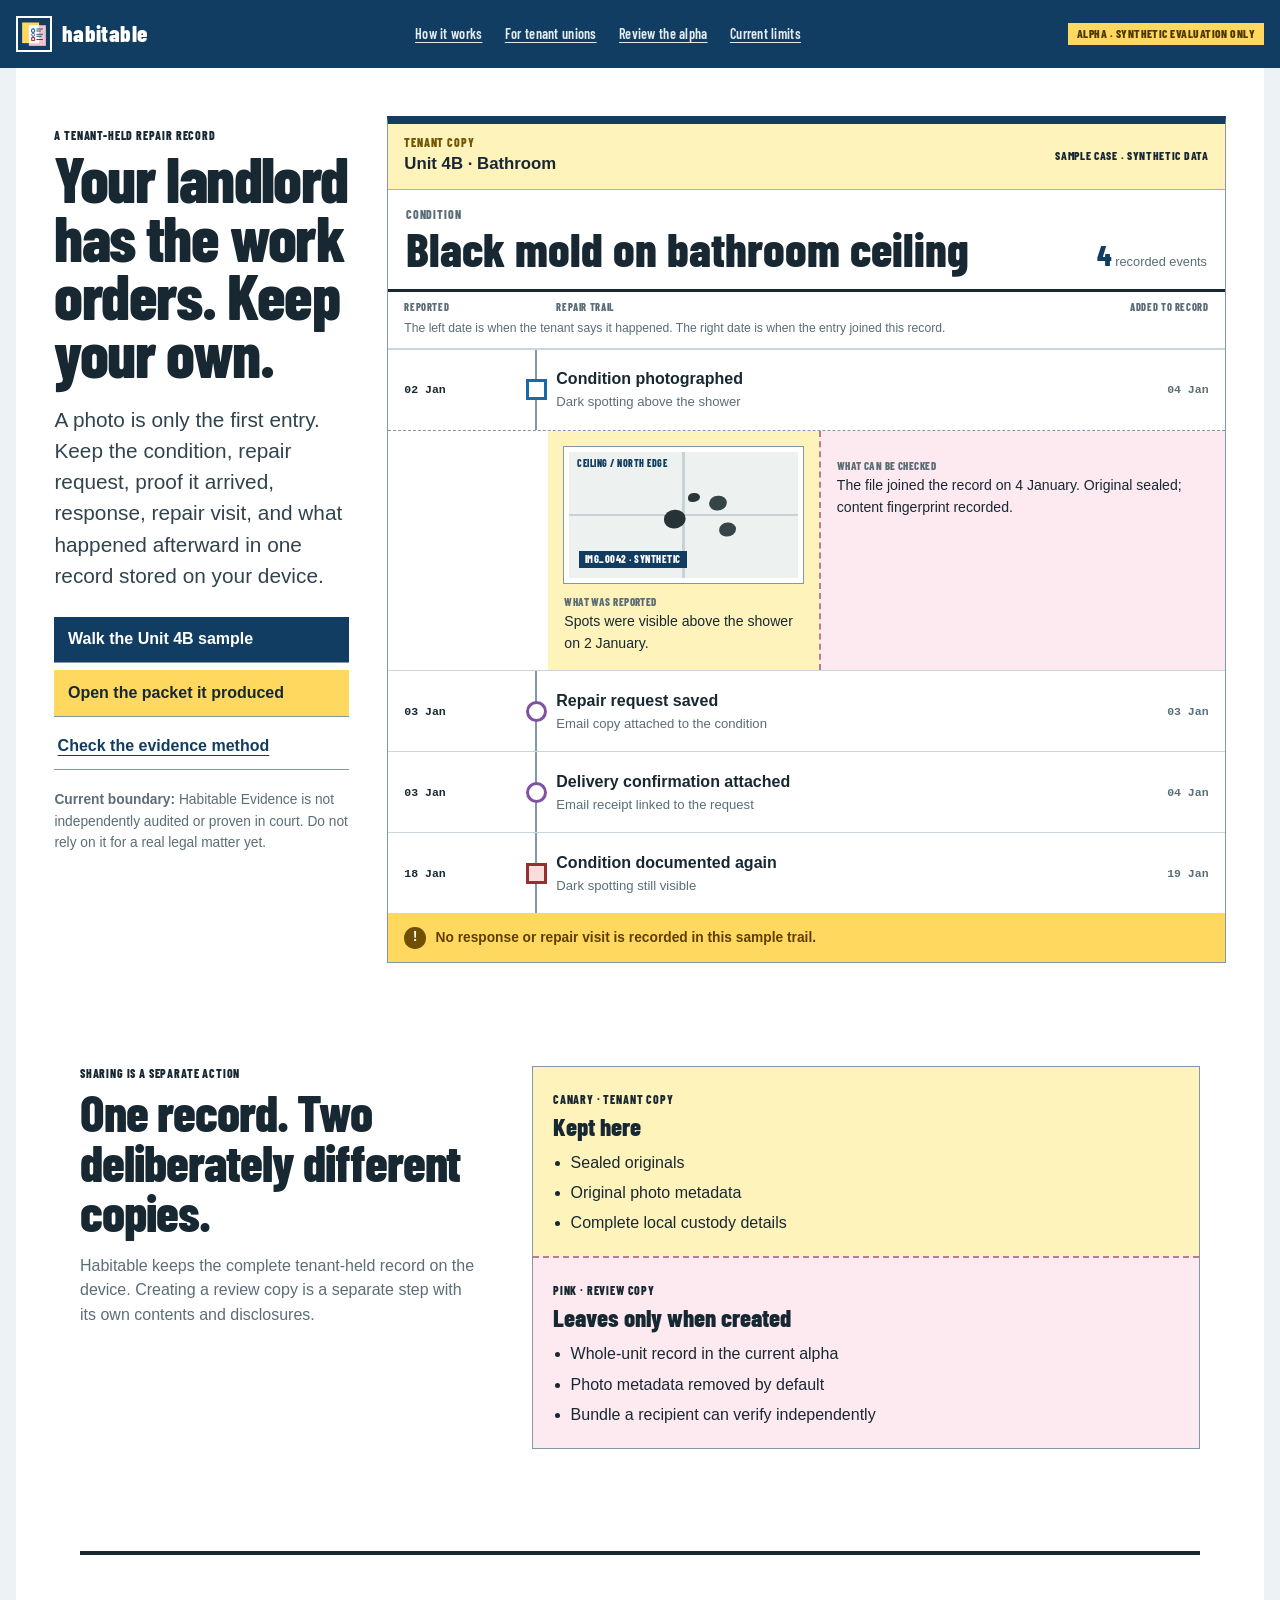
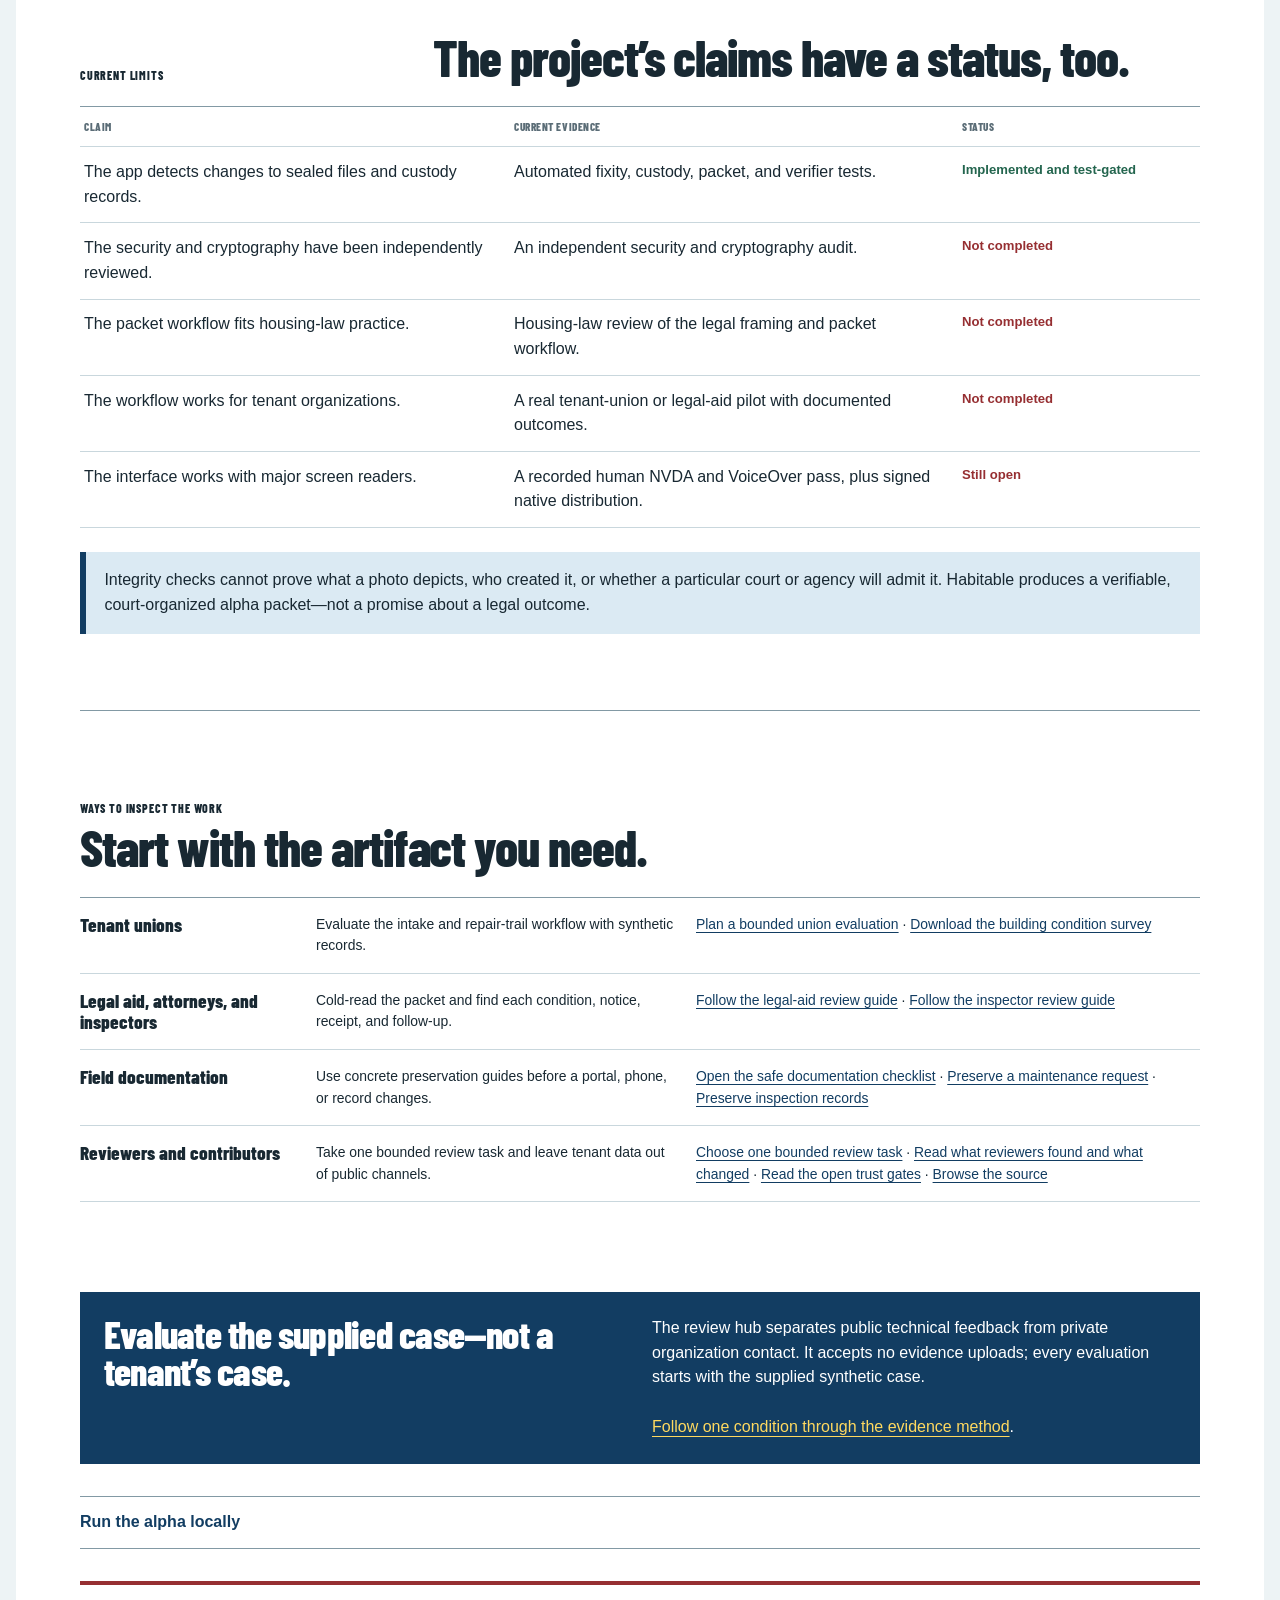
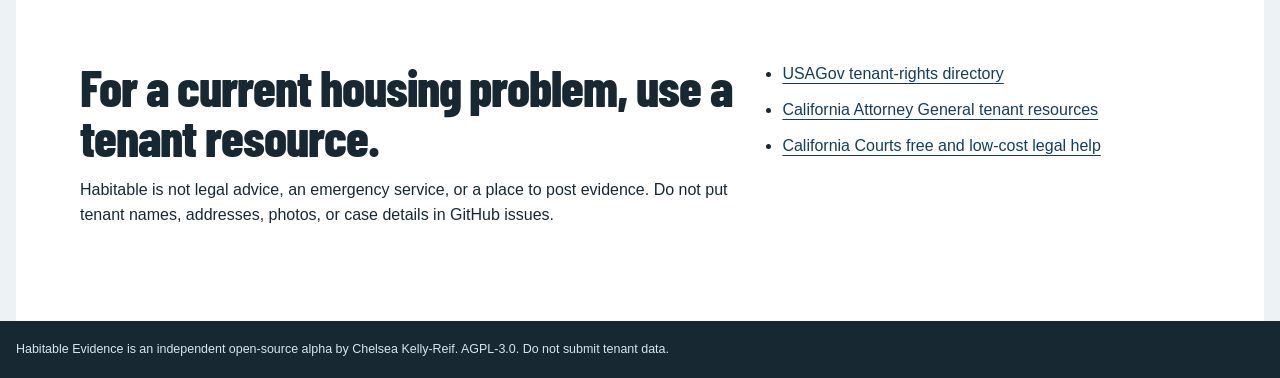
==== commit 8f45695e: "Rebuild interface around repair trails" ====
--- a/site/index.html
+++ b/site/index.html
@@ -4,7 +4,7 @@
   <head>
     <meta charset="utf-8" />
     <meta name="viewport" content="width=device-width, initial-scale=1" />
-    <meta name="theme-color" content="#245b84" />
+    <meta name="theme-color" content="#123d62" />
     <title>Habitable Evidence — Offline Tenant Repair Documentation</title>
     <meta
       name="description"
@@ -19,42 +19,30 @@
     <meta property="og:locale" content="en_US" />
     <meta property="og:site_name" content="Habitable Evidence" />
     <meta property="og:url" content="https://habitable.chelseakr.com/" />
-    <meta
-      property="og:title"
-      content="Habitable Evidence — Offline Tenant Repair Documentation"
-    />
+    <meta property="og:title" content="Habitable Evidence — Offline Tenant Repair Documentation" />
     <meta
       property="og:description"
       content="Habitable Evidence helps tenants and unions document repairs, notices, photos, and timelines offline—then share a packet anyone can verify."
     />
-    <meta
-      property="og:image"
-      content="https://habitable.chelseakr.com/img/app-en.png"
-    />
+    <meta property="og:image" content="https://habitable.chelseakr.com/img/app-en.png" />
     <meta property="og:image:type" content="image/png" />
     <meta property="og:image:width" content="2200" />
     <meta property="og:image:height" content="3000" />
     <meta
       property="og:image:alt"
-      content="The Habitable unit evidence record joining captures and timeline facts for a synthetic repair case."
+      content="The Habitable repair trail for a synthetic Unit 4B condition."
     />
 
     <meta name="twitter:card" content="summary" />
-    <meta
-      name="twitter:title"
-      content="Habitable Evidence — Offline Tenant Repair Documentation"
-    />
+    <meta name="twitter:title" content="Habitable Evidence — Offline Tenant Repair Documentation" />
     <meta
       name="twitter:description"
       content="Habitable Evidence helps tenants and unions document repairs, notices, photos, and timelines offline—then share a packet anyone can verify."
     />
-    <meta
-      name="twitter:image"
-      content="https://habitable.chelseakr.com/img/app-en.png"
-    />
+    <meta name="twitter:image" content="https://habitable.chelseakr.com/img/app-en.png" />
     <meta
       name="twitter:image:alt"
-      content="The Habitable unit evidence record joining captures and timeline facts for a synthetic repair case."
+      content="The Habitable repair trail for a synthetic Unit 4B condition."
     />
 
     <script type="application/ld+json">
@@ -93,9 +81,7 @@
             "inLanguage": "en",
             "isPartOf": { "@id": "https://habitable.chelseakr.com/#website" },
             "about": { "@id": "https://habitable.chelseakr.com/#software" },
-            "primaryImageOfPage": {
-              "@id": "https://habitable.chelseakr.com/#primaryimage"
-            }
+            "primaryImageOfPage": { "@id": "https://habitable.chelseakr.com/#primaryimage" }
           },
           {
             "@type": "SoftwareApplication",
@@ -131,249 +117,330 @@
         ]
       }
     </script>
-    <link rel="stylesheet" href="home.css?v=record-ledger" />
+    <link rel="stylesheet" href="home.css?v=repair-trail" />
   </head>
   <body>
     <a class="skip" href="#main">Skip to content</a>
-    <header class="hero">
-      <div class="brand">
-        <a class="brand-link" href="./" aria-label="Habitable Evidence home">
-          <img src="img/icon.svg" alt="" width="48" height="48" />
-          <strong>habitable</strong>
-        </a>
-        <nav class="hero-nav" aria-label="Primary">
-          <a href="how-it-works/">Method</a>
-          <a href="tenant-unions/">For unions</a>
-          <a href="review/">Review</a>
-          <a href="trust-limitations/">Trust record</a>
-        </nav>
-        <span class="brand-note">Tenant evidence system / alpha</span>
-      </div>
-      <div class="hero-grid">
+
+    <header class="site-top">
+      <a class="site-wordmark" href="./" aria-label="Habitable Evidence home">
+        <img src="img/icon.svg" alt="" width="36" height="36" />
+        <strong>habitable</strong>
+      </a>
+      <nav aria-label="Primary">
+        <a href="how-it-works/">How it works</a>
+        <a href="tenant-unions/">For tenant unions</a>
+        <a href="review/">Review the alpha</a>
+        <a href="trust-limitations/">Current limits</a>
+      </nav>
+      <span class="alpha-chip">Alpha · synthetic evaluation only</span>
+    </header>
+
+    <main id="main">
+      <section class="opening" aria-labelledby="landing-h">
+        <div class="opening-copy">
+          <p class="plain-label">A tenant-held repair record</p>
+          <h1 id="landing-h">Your landlord has the work orders. Keep your own.</h1>
+          <p class="opening-lede">
+            A photo is only the first entry. Keep the condition, repair request, proof it
+            arrived, response, repair visit, and what happened afterward in one record
+            stored on your device.
+          </p>
+          <div class="opening-actions">
+            <a id="pilot-cta" href="review/">Walk the Unit 4B sample</a>
+            <a id="sample-cta" href="sample-packet/packet.html">Open the packet it produced</a>
+            <a id="method-cta" href="how-it-works/">Check the evidence method</a>
+          </div>
+          <p class="alpha-boundary">
+            <strong>Current boundary:</strong> Habitable Evidence is not independently
+            audited or proven in court. Do not rely on it for a real legal matter yet.
+          </p>
+        </div>
+
+        <article class="sample-case" aria-labelledby="sample-case-h">
+          <header class="case-order">
+            <div>
+              <span>Tenant copy</span>
+              <strong>Unit 4B · Bathroom</strong>
+            </div>
+            <p>Sample case · synthetic data</p>
+          </header>
+          <div class="case-question">
+            <div>
+              <span>Condition</span>
+              <h2 id="sample-case-h">Black mold on bathroom ceiling</h2>
+            </div>
+            <p><strong>4</strong> recorded events</p>
+          </div>
+          <div class="trail-key">
+            <span>Reported</span><span>Repair trail</span><span>Added to record</span>
+          </div>
+          <p class="clock-note">The left date is when the tenant says it happened.
+            The right date is when the entry joined this record.</p>
+
+          <details class="sample-event condition-event" open>
+            <summary>
+              <time datetime="2026-01-02" data-clock="Reported"
+                    aria-label="Reported 2 January 2026">02 Jan</time>
+              <i aria-hidden="true"></i>
+              <span><strong>Condition photographed</strong><small>Dark spotting above
+                the shower</small></span>
+              <time datetime="2026-01-04" data-clock="Added to record"
+                    aria-label="Added to record 4 January 2026">04 Jan</time>
+            </summary>
+            <div class="event-fold">
+              <div class="report-copy">
+                <div class="photo-specimen" role="img"
+                     aria-label="Synthetic schematic of dark ceiling spotting">
+                  <span>IMG_0042 · synthetic</span>
+                </div>
+                <dl>
+                  <div><dt>What was reported</dt><dd>Spots were visible above the
+                    shower on 2 January.</dd></div>
+                </dl>
+              </div>
+              <div class="proof-copy">
+                <dl>
+                  <div><dt>What can be checked</dt><dd>The file joined the record on
+                    4 January. Original sealed; content fingerprint recorded.</dd></div>
+                </dl>
+              </div>
+            </div>
+          </details>
+
+          <details class="sample-event notice-event">
+            <summary>
+              <time datetime="2026-01-03" data-clock="Reported"
+                    aria-label="Reported 3 January 2026">03 Jan</time>
+              <i aria-hidden="true"></i>
+              <span><strong>Repair request saved</strong><small>Email copy attached to
+                the condition</small></span>
+              <time datetime="2026-01-03" data-clock="Added to record"
+                    aria-label="Added to record 3 January 2026">03 Jan</time>
+            </summary>
+            <div class="event-fold text-fold">
+              <div class="report-copy">
+                <p>“Dark spotting is spreading above the bathroom shower. Please
+                  inspect and repair.”</p>
+                <dl><div><dt>What was reported</dt><dd>The tenant says this request was
+                  sent on 3 January.</dd></div></dl>
+              </div>
+              <div class="proof-copy">
+                <dl><div><dt>What can be checked</dt><dd>The saved message bytes and
+                  their later handling.</dd></div></dl>
+              </div>
+            </div>
+          </details>
+
+          <details class="sample-event delivery-event">
+            <summary>
+              <time datetime="2026-01-03" data-clock="Reported"
+                    aria-label="Reported 3 January 2026">03 Jan</time>
+              <i aria-hidden="true"></i>
+              <span><strong>Delivery confirmation attached</strong><small>Email receipt
+                linked to the request</small></span>
+              <time datetime="2026-01-04" data-clock="Added to record"
+                    aria-label="Added to record 4 January 2026">04 Jan</time>
+            </summary>
+            <div class="event-fold receipt-fold">
+              <div class="report-copy">
+                <p><b>Delivered</b><span>03 Jan · 9:42 AM</span></p>
+                <dl><div><dt>What was reported</dt><dd>The receipt is described as
+                  confirmation of delivery.</dd></div></dl>
+              </div>
+              <div class="proof-copy">
+                <dl><div><dt>What can be checked</dt><dd>The receipt joined the record
+                  on 4 January, sealed and linked to the saved request.</dd></div></dl>
+              </div>
+            </div>
+          </details>
+
+          <details class="sample-event recurrence-event">
+            <summary>
+              <time datetime="2026-01-18" data-clock="Reported"
+                    aria-label="Reported 18 January 2026">18 Jan</time>
+              <i aria-hidden="true"></i>
+              <span><strong>Condition documented again</strong><small>Dark spotting
+                still visible</small></span>
+              <time datetime="2026-01-19" data-clock="Added to record"
+                    aria-label="Added to record 19 January 2026">19 Jan</time>
+            </summary>
+            <div class="event-fold">
+              <div class="report-copy">
+                <div class="photo-specimen later" role="img"
+                     aria-label="Synthetic follow-up schematic with wider dark ceiling spotting">
+                  <span>IMG_0061 · synthetic</span>
+                </div>
+                <dl><div><dt>What was reported</dt><dd>The condition remained visible
+                  after notice.</dd></div></dl>
+              </div>
+              <div class="proof-copy">
+                <dl><div><dt>What can be checked</dt><dd>The follow-up file joined the
+                  record on 19 January, separately sealed and linked.</dd></div></dl>
+              </div>
+            </div>
+          </details>
+
+          <p class="missing-step"><span aria-hidden="true">!</span>
+            No response or repair visit is recorded in this sample trail.</p>
+        </article>
+      </section>
+
+      <section class="copy-boundary" aria-labelledby="copies-h">
+        <div class="copy-explanation">
+          <p class="plain-label">Sharing is a separate action</p>
+          <h2 id="copies-h">One record. Two deliberately different copies.</h2>
+          <p>
+            Habitable keeps the complete tenant-held record on the device. Creating a
+            review copy is a separate step with its own contents and disclosures.
+          </p>
+        </div>
+        <div class="copy-set">
+          <article class="tenant-copy">
+            <span>Canary · tenant copy</span>
+            <h3>Kept here</h3>
+            <ul>
+              <li>Sealed originals</li>
+              <li>Original photo metadata</li>
+              <li>Complete local custody details</li>
+            </ul>
+          </article>
+          <article class="review-copy">
+            <span>Pink · review copy</span>
+            <h3>Leaves only when created</h3>
+            <ul>
+              <li>Whole-unit record in the current alpha</li>
+              <li>Photo metadata removed by default</li>
+              <li>Bundle a recipient can verify independently</li>
+            </ul>
+          </article>
+        </div>
+      </section>
+
+      <section class="claim-record" aria-labelledby="limits-h">
+        <header>
+          <p class="plain-label">Current limits</p>
+          <h2 id="limits-h">The project’s claims have a status, too.</h2>
+        </header>
+        <div class="claim-table" role="table" aria-label="Current project claims and gaps">
+          <div role="row" class="claim-head">
+            <span role="columnheader">Claim</span>
+            <span role="columnheader">Current evidence</span>
+            <span role="columnheader">Status</span>
+          </div>
+          <div role="row">
+            <span role="cell">The app detects changes to sealed files and custody records.</span>
+            <span role="cell">Automated fixity, custody, packet, and verifier tests.</span>
+            <strong role="cell" class="status-built">Implemented and test-gated</strong>
+          </div>
+          <div role="row">
+            <span role="cell">The security and cryptography have been independently reviewed.</span>
+            <span role="cell">An independent security and cryptography audit.</span>
+            <strong role="cell" class="status-open">Not completed</strong>
+          </div>
+          <div role="row">
+            <span role="cell">The packet workflow fits housing-law practice.</span>
+            <span role="cell">Housing-law review of the legal framing and packet workflow.</span>
+            <strong role="cell" class="status-open">Not completed</strong>
+          </div>
+          <div role="row">
+            <span role="cell">The workflow works for tenant organizations.</span>
+            <span role="cell">A real tenant-union or legal-aid pilot with documented outcomes.</span>
+            <strong role="cell" class="status-open">Not completed</strong>
+          </div>
+          <div role="row">
+            <span role="cell">The interface works with major screen readers.</span>
+            <span role="cell">A recorded human NVDA and VoiceOver pass, plus signed native distribution.</span>
+            <strong role="cell" class="status-open">Still open</strong>
+          </div>
+        </div>
+        <p class="evidence-boundary">
+          Integrity checks cannot prove what a photo depicts, who created it, or whether
+          a particular court or agency will admit it. Habitable produces a verifiable,
+          court-organized alpha packet—not a promise about a legal outcome.
+        </p>
+      </section>
+
+      <section class="working-routes" aria-labelledby="routes-h">
+        <header>
+          <p class="plain-label">Ways to inspect the work</p>
+          <h2 id="routes-h">Start with the artifact you need.</h2>
+        </header>
+        <div class="route-list">
+          <article>
+            <h3>Tenant unions</h3>
+            <p>Evaluate the intake and repair-trail workflow with synthetic records.</p>
+            <p><a href="tenant-unions/">Plan a bounded union evaluation</a> ·
+              <a href="templates/tenant-union-building-condition-survey/">Download the building condition survey</a></p>
+          </article>
+          <article>
+            <h3>Legal aid, attorneys, and inspectors</h3>
+            <p>Cold-read the packet and find each condition, notice, receipt, and follow-up.</p>
+            <p><a href="legal-aid-reviewers/">Follow the legal-aid review guide</a> ·
+              <a href="inspectors-code-enforcement/">Follow the inspector review guide</a></p>
+          </article>
+          <article>
+            <h3>Field documentation</h3>
+            <p>Use concrete preservation guides before a portal, phone, or record changes.</p>
+            <p><a href="documentation-checklist/">Open the safe documentation checklist</a> ·
+              <a href="guides/preserve-maintenance-request-records/">Preserve a maintenance request</a> ·
+              <a href="guides/housing-inspection-records/">Preserve inspection records</a></p>
+          </article>
+          <article>
+            <h3>Reviewers and contributors</h3>
+            <p>Take one bounded review task and leave tenant data out of public channels.</p>
+            <p><a href="review/">Choose one bounded review task</a> ·
+              <a href="review/changes/">Read what reviewers found and what changed</a> ·
+              <a href="trust-limitations/">Read the open trust gates</a> ·
+              <a href="https://github.com/ChelseaKR/habitable">Browse the source</a></p>
+          </article>
+        </div>
+      </section>
+
+      <section class="evaluation-note" aria-labelledby="evaluation-h">
+        <h2 id="evaluation-h">Evaluate the supplied case—not a tenant’s case.</h2>
+        <p>
+          The review hub separates public technical feedback from private organization
+          contact. It accepts no evidence uploads; every evaluation starts with the
+          supplied synthetic case.
+        </p>
+        <p><a href="how-it-works/">Follow one condition through the evidence method</a>.</p>
+      </section>
+
+      <details class="local-install">
+        <summary>Run the alpha locally</summary>
         <div>
-          <p class="eyebrow">Tenant-owned repair record / stored on this device</p>
-          <h1>Keep the repair history together.</h1>
-          <p class="tagline">
-            Keep the condition, notice, response, recurrence, and custody record together—offline.
-            Share a deliberate copy whose technical integrity a recipient can check.
+          <p>There is no hosted case app. The local interface requires uv and Python (3.14).</p>
+          <pre><code>git clone https://github.com/ChelseaKR/habitable
+cd habitable
+uv sync
+uv run habitable demo
+uv run habitable app</code></pre>
+          <p>AGPL-3.0; the standalone verifier also carries Apache-2.0 permission.</p>
+        </div>
+      </details>
+
+      <section class="safety" aria-labelledby="safety-h">
+        <div>
+          <h2 id="safety-h">For a current housing problem, use a tenant resource.</h2>
+          <p>
+            Habitable is not legal advice, an emergency service, or a place to post
+            evidence. Do not put tenant names, addresses, photos, or case details in
+            GitHub issues.
           </p>
-          <div class="cta">
-            <a id="pilot-cta" class="btn btn-primary"
-              href="review/">Inspect a synthetic case</a>
-            <a id="sample-cta" class="btn btn-secondary" href="sample-packet/packet.html">Inspect the sample packet</a>
-            <a id="method-cta" class="text-link"
-              href="how-it-works/">Read how the evidence method works</a>
-          </div>
-          <p class="privacy-note">
-            The review hub separates public technical feedback from private organization contact.
-            It accepts no evidence uploads; every evaluation starts with the supplied synthetic case.
-          </p>
-          <p class="alpha">
-            <strong>Alpha boundary:</strong> Habitable is built and test-gated on synthetic data,
-            but it is not independently audited or proven in court. Do not rely on it for a real
-            legal matter yet.
-          </p>
-        </div>
-        <div class="case-file" role="note" aria-labelledby="status-h">
-          <p class="record-id">Synthetic record / unit 4B</p>
-          <h2 id="status-h">A repair history with a chain of custody.</h2>
-          <div class="building-section" aria-label="Synthetic case chronology">
-            <div class="floor"><span>02 Jan</span><strong>Condition photographed</strong><i aria-hidden="true"></i></div>
-            <div class="floor"><span>03 Jan</span><strong>Repair notice sent</strong><i aria-hidden="true"></i></div>
-            <div class="floor"><span>03 Jan</span><strong>Delivery confirmed</strong><i aria-hidden="true"></i></div>
-            <div class="floor floor-active"><span>18 Jan</span><strong>Condition recorded again</strong><i aria-hidden="true"></i></div>
-          </div>
-          <dl>
-            <dt>Case data hosted here</dt><dd>None</dd>
-            <dt>Evaluation data</dt><dd>Synthetic only</dd>
-            <dt>Court validation</dt><dd>Not completed</dd>
-            <dt>Independent audit</dt><dd class="status-open">Still open</dd>
-          </dl>
-        </div>
-      </div>
-    </header>
-
-    <main id="main">
-      <section aria-labelledby="what-h">
-        <p class="section-kicker">The workflow</p>
-        <h2 id="what-h">One record, from first condition to recipient review</h2>
-        <p class="lede">
-          Habitable Evidence is a local, encrypted case record for tenants and tenant unions. It
-          keeps the condition, the notice trail, and the technical integrity record together—then
-          lets the union decide what leaves the device.
-        </p>
-        <ol class="flow">
-          <li><strong>Document</strong>Record conditions, dates, repair requests, responses, and recurrence in one timeline.</li>
-          <li><strong>Preserve</strong>Seal originals, hash each item, attach timestamp tokens when available, and record custody.</li>
-          <li><strong>Share deliberately</strong>Review disclosure, export a court-organized packet, and give recipients an independent check.</li>
-        </ol>
-      </section>
-
-      <section aria-labelledby="audience-h">
-        <p class="section-kicker">Routes by role</p>
-        <h2 id="audience-h">Start where your responsibility begins</h2>
-        <div class="audience-grid">
-          <article class="route">
-            <h3>Tenant unions</h3>
-            <p>Test whether the capture, notice timeline, organizer review, and packet workflow fit your practice—using synthetic cases first.</p>
-            <ul>
-              <li><a href="tenant-unions/">Plan a bounded union evaluation</a></li>
-              <li><a href="templates/tenant-union-building-condition-survey/">Download a privacy-conscious building survey</a></li>
-              <li><a href="review/#organizer-track">Run the 45-minute organizer review</a></li>
-            </ul>
-          </article>
-          <article class="route">
-            <h3>Legal aid, attorneys, and inspectors</h3>
-            <p>Inspect packet readability, verification claims, and evidentiary limits against the rules and practice of your own forum.</p>
-            <ul>
-              <li><a href="legal-aid-reviewers/">Follow the legal-aid review guide</a></li>
-              <li><a href="inspectors-code-enforcement/">Follow the inspector review guide</a></li>
-              <li><a href="guides/housing-inspection-records/">Preserve complaint and inspection records</a></li>
-            </ul>
-          </article>
-          <article class="route">
-            <h3>Reviewers and contributors</h3>
-            <p>Help close a named gate: security, cryptography, accessibility, threat modeling, legal framing, packaging, or documentation.</p>
-            <ul>
-              <li><a href="review/">Choose one bounded review task</a></li>
-              <li><a href="review/changes/">Read what reviewers found and what changed</a></li>
-              <li><a href="trust-limitations/">Read the open trust gates</a></li>
-              <li><a href="https://github.com/ChelseaKR/habitable">Browse the source</a></li>
-            </ul>
-          </article>
-        </div>
-      </section>
-
-      <section aria-labelledby="trust-h">
-        <p class="section-kicker">Trust before adoption</p>
-        <h2 id="trust-h">What works today—and what still has to be earned</h2>
-        <div class="trust-grid">
-          <article class="trust-card">
-            <h3>Implemented and test-gated</h3>
-            <ul class="checks">
-              <li>Local encrypted storage with no hosted account or central case database.</li>
-              <li>Sealed originals, SHA-256 hashes, RFC 3161 timestamp support, and custody checks.</li>
-              <li>Accessible HTML, print-oriented PDF, and signed bundle exports with an independent verifier.</li>
-              <li>English and Spanish app interfaces with automated accessibility gates.</li>
-            </ul>
-          </article>
-          <article class="trust-card open">
-            <h3>Open before real reliance</h3>
-            <ul>
-              <li>An independent security and cryptography audit.</li>
-              <li>Housing-law review of the legal framing and packet workflow.</li>
-              <li>A real tenant-union or legal-aid pilot with documented outcomes.</li>
-              <li>A recorded human NVDA and VoiceOver pass, plus signed native distribution.</li>
-            </ul>
-          </article>
-        </div>
-        <p class="limit">
-          <strong>Evidence boundary:</strong> Integrity checks can show that bytes and records have
-          not changed after sealing. They cannot prove what a photo depicts, who created it, or
-          whether a particular court or agency will admit it. Habitable produces a verifiable,
-          court-organized alpha packet—not a promise of a court outcome.
-        </p>
-      </section>
-
-      <section aria-labelledby="see-h">
-        <p class="section-kicker">Synthetic walkthrough</p>
-        <h2 id="see-h">Inspect the app and packet before installing</h2>
-        <div class="shots">
-          <figure>
-            <img src="img/app-en.png" width="2200" height="3000" loading="lazy" decoding="async"
-              alt="The habitable unit evidence record: linked captures and timeline facts for unit 4B,
-              above issue, recording, readiness, and export workspaces." />
-            <figcaption>The local app (English) — runs on your device, not a server.</figcaption>
-          </figure>
-          <figure>
-            <img src="img/app-es.png" width="2200" height="3000" loading="lazy" decoding="async"
-              alt="The same unit evidence record shown in Spanish, with all labels and buttons translated."
-            />
-            <figcaption>Bilingual: the full interface in Español.</figcaption>
-          </figure>
-        </div>
-        <figure>
-          <img src="img/packet.png" width="2448" height="3038" loading="lazy" decoding="async"
-            alt="A habitability evidence packet rendered as an accessible web page: title, generated
-            date and counts, an issue with its timeline and a captured photo, and an evidence
-            appendix table of content hashes and timestamp status." />
-          <figcaption>
-            An exported packet built from synthetic data. Open the
-            <a href="sample-packet/packet.html">sample packet</a> — it is the actual accessible
-            HTML export, alongside its <a href="sample-packet/bundle.json">bundle.json</a>,
-            <a href="sample-packet/bundle.sig.json">producer signature</a>, and
-            <a href="sample-packet/packet.pdf">PDF</a>. Its timestamp authority is a bundled,
-            self-signed synthetic test certificate—not an independently trusted authority. It is a
-            preview, not evidence for a real matter.
-          </figcaption>
-        </figure>
-      </section>
-
-      <section aria-labelledby="try-h">
-        <p class="section-kicker">Run it locally</p>
-        <h2 id="try-h">Evaluate the alpha without tenant data</h2>
-        <p>Requires <a href="https://docs.astral.sh/uv/">uv</a>; the right Python (3.14) is fetched for you.</p>
-        <pre><code>git clone https://github.com/ChelseaKR/habitable &amp;&amp; cd habitable
-uv sync
-uv run habitable demo     # capture → seal+hash → RFC 3161 → packet → verify, offline
-uv run habitable app      # the accessible local web app (English / Español)</code></pre>
-        <p>
-          There is deliberately <strong>no hosted app</strong>: habitable runs on
-          <code>localhost</code>. Use <code>habitable demo</code> and synthetic records for evaluation;
-          this page and the sample packet are static previews of what the tool produces.
-        </p>
-      </section>
-
-      <section aria-labelledby="learn-h">
-        <p class="section-kicker">Technical record</p>
-        <h2 id="learn-h">Audit the claims, not the marketing</h2>
-        <ul class="technical-links">
-          <li><a href="review/">Review dispatch: four roles and six fixed-time tasks</a></li>
-          <li><a href="https://github.com/ChelseaKR/habitable#readme">Project README</a></li>
-          <li><a href="documentation-checklist/">Safe repair documentation checklist</a></li>
-          <li><a href="guides/preserve-maintenance-request-records/">Preserve a maintenance request and portal history</a></li>
-          <li><a href="https://github.com/ChelseaKR/habitable/blob/main/docs/threat-model.md">Threat model</a>
-            and <a href="https://github.com/ChelseaKR/habitable/blob/main/docs/evidence-method.md">evidence method</a></li>
-          <li><a href="https://github.com/ChelseaKR/habitable/blob/main/docs/setup-guide.md">Set up your union in an afternoon</a></li>
-          <li><a href="https://github.com/ChelseaKR/habitable/blob/main/docs/accessibility/ACR.md">Accessibility Conformance Report</a></li>
+        </div>
+        <ul>
+          <li><a href="https://www.usa.gov/tenant-rights">USAGov tenant-rights directory</a></li>
+          <li><a href="https://oag.ca.gov/tenants">California Attorney General tenant resources</a></li>
+          <li><a href="https://selfhelp.courts.ca.gov/get-free-or-low-cost-legal-help">California Courts free and low-cost legal help</a></li>
         </ul>
-      </section>
-
-      <section class="safety" aria-labelledby="safety-h">
-        <div class="safety-copy">
-          <p class="section-kicker">Current housing problem</p>
-          <h2 id="safety-h">Get help from a tenant resource—not this alpha.</h2>
-          <p>
-            Habitable is not legal advice, an emergency service, or a place to post evidence. Do
-            not put tenant names, addresses, photos, or case details in GitHub issues.
-          </p>
-        </div>
-        <ul class="resource-list">
-          <li>
-            <a href="https://www.usa.gov/tenant-rights">USAGov tenant-rights directory</a>
-            <span>A national starting point for state agencies and affordable legal help.</span>
-          </li>
-          <li>
-            <a href="https://oag.ca.gov/tenants">California Attorney General tenant resources</a>
-            <span>State guidance on housing conditions, retaliation, notices, and getting legal help.</span>
-          </li>
-          <li>
-            <a href="https://selfhelp.courts.ca.gov/get-free-or-low-cost-legal-help">California Courts free and low-cost legal help</a>
-            <span>Court self-help centers, legal-aid programs, and lawyer-referral resources.</span>
-          </li>
-        </ul>
-        <p class="urgent">
-          Eviction and safety deadlines can move quickly. Contact local legal aid, court self-help,
-          code enforcement, a health department, or emergency services as the situation requires.
-        </p>
       </section>
     </main>
 
     <footer>
       <p>
-        Habitable Evidence — an independent, personal open-source alpha by Chelsea Kelly-Reif.
-        AGPL-3.0 (the standalone verifier also under Apache-2.0). Not legal advice. Do not submit
-        tenant data.
+        Habitable Evidence is an independent open-source alpha by Chelsea Kelly-Reif.
+        AGPL-3.0. Do not submit tenant data.
       </p>
     </footer>
   </body>
--- a/site/home.css
+++ b/site/home.css
@@ -1,5 +1,5 @@
 /* SPDX-License-Identifier: AGPL-3.0-or-later */
-/* Habitable record system — a quiet, inspectable evidence ledger. */
+/* Public repair trail: the product is demonstrated through a case, not feature cards. */
 
 @font-face {
   font-family: "Barlow Condensed";
@@ -19,22 +19,25 @@
 
 :root {
   color-scheme: light;
-  --copy: #eef1ef;
-  --sheet: #fbfcfa;
-  --ink: #1d2a2e;
-  --ink-soft: #5a676b;
-  --rule: #c4ccc8;
-  --rule-dark: #7f8d89;
-  --blue: #245b84;
-  --blue-deep: #173f5e;
-  --blue-wash: #dce8ef;
-  --red: #b24736;
-  --red-wash: #f3dfda;
-  --green: #4f7063;
-  --focus: #c93f25;
-  --display: Charter, "Bitstream Charter", Cambria, Georgia, serif;
-  --body: "Avenir Next", Avenir, "Segoe UI", Helvetica, Arial, sans-serif;
+  --screen: #edf3f5;
+  --white: #ffffff;
+  --ink: #182832;
+  --muted: #5b6d77;
+  --carbon: #123d62;
+  --carbon-bright: #176aa7;
+  --carbon-soft: #dbeaf3;
+  --tenant: #ffd95f;
+  --tenant-soft: #fff3bc;
+  --shared: #f3c2cf;
+  --shared-soft: #fdeaf0;
+  --rule: #c9d7dd;
+  --rule-dark: #8299a4;
+  --good: #23654e;
+  --good-soft: #d9eee6;
+  --bad: #962f32;
+  --bad-soft: #f8dddd;
   --utility: "Barlow Condensed", "Arial Narrow", sans-serif;
+  --body: "Trebuchet MS", "Aptos", "Segoe UI", sans-serif;
   --data: ui-monospace, "SFMono-Regular", Menlo, Consolas, monospace;
   --page: min(78rem, calc(100% - 2rem));
 }
@@ -44,368 +47,677 @@
 body {
   margin: 0;
   color: var(--ink);
-  background:
-    linear-gradient(90deg, transparent 0 2.4rem, rgba(36, 91, 132, .08) 2.4rem 2.48rem, transparent 2.48rem),
-    var(--copy);
-  font: 16px/1.62 var(--body);
-}
-
-a { color: var(--blue-deep); text-underline-offset: .22em; }
+  background: var(--screen);
+  font: 1rem/1.55 var(--body);
+}
+a { color: var(--carbon); text-underline-offset: .22em; }
 a:hover { text-decoration-thickness: 2px; }
 a:focus-visible,
-button:focus-visible { outline: 3px solid var(--focus); outline-offset: 4px; }
+summary:focus-visible {
+  outline: 3px solid var(--white);
+  outline-offset: 2px;
+  box-shadow: 0 0 0 5px var(--carbon);
+}
 
 .skip {
   position: fixed;
-  inset: .75rem auto auto -100vw;
-  z-index: 20;
+  inset-block-start: .5rem;
+  inset-inline-start: -100vw;
+  z-index: 100;
   padding: .7rem 1rem;
-  color: white;
-  background: var(--blue-deep);
+  color: var(--white);
+  background: var(--ink);
   font-weight: 800;
 }
-.skip:focus { inset-inline-start: .75rem; }
-
-.hero {
+.skip:focus { inset-inline-start: .5rem; }
+
+.site-top {
+  min-block-size: 4.25rem;
+  display: grid;
+  grid-template-columns: auto minmax(0, 1fr) auto;
+  align-items: center;
+  gap: 2rem;
+  padding: .65rem max(1rem, calc((100% - 78rem) / 2));
+  color: var(--white);
+  background: var(--carbon);
+}
+.site-wordmark {
+  display: inline-flex;
+  align-items: center;
+  gap: .6rem;
+  color: inherit;
+  text-decoration: none;
+}
+.site-wordmark img {
+  background: var(--white);
+  border: 2px solid var(--white);
+}
+.site-wordmark strong {
+  font: 800 1.45rem/1 var(--utility);
+  letter-spacing: .02em;
+}
+.site-top nav {
+  display: flex;
+  justify-content: center;
+  gap: 1.4rem;
+}
+.site-top nav a {
+  color: #e1edf3;
+  font: 600 .88rem/1 var(--utility);
+  letter-spacing: .02em;
+}
+.alpha-chip {
+  padding: .3rem .55rem;
+  color: #4e3600;
+  background: var(--tenant);
+  font: 800 .72rem/1 var(--utility);
+  letter-spacing: .04em;
+  text-transform: uppercase;
+}
+
+main {
   width: var(--page);
-  margin: 1rem auto 0;
-  background: var(--sheet);
-  border-block-start: .5rem solid var(--blue);
-  border-inline-start: 1px solid var(--rule);
-  border-inline-end: 1px solid var(--rule);
-}
-
-.brand {
+  margin: 0 auto;
+  background: var(--white);
+}
+.opening {
+  display: grid;
+  grid-template-columns: minmax(18rem, .52fr) minmax(34rem, 1.48fr);
+  align-items: start;
+  gap: clamp(1.5rem, 3vw, 2.75rem);
+  padding: clamp(1.5rem, 4vw, 3rem) clamp(1rem, 3vw, 2.5rem) 0;
+}
+.opening-copy {
+  padding-block: .75rem 2rem;
+}
+.plain-label,
+.case-order span,
+.case-question span,
+.copy-set article > span {
+  margin: 0 0 .45rem;
+  font: 800 .74rem/1.2 var(--utility);
+  letter-spacing: .07em;
+  text-transform: uppercase;
+}
+.opening h1 {
+  margin: 0;
+  font: 800 clamp(2.7rem, 5vw, 4.35rem)/.91 var(--utility);
+  letter-spacing: -.025em;
+}
+.opening-lede {
+  margin: 1.35rem 0 0;
+  color: #31444e;
+  font-size: clamp(1.08rem, 2vw, 1.3rem);
+  line-height: 1.5;
+}
+.opening-actions {
+  display: grid;
+  gap: .45rem;
+  margin-block-start: 1.6rem;
+}
+.opening-actions a {
+  min-block-size: 2.9rem;
+  display: inline-flex;
+  align-items: center;
+  justify-content: space-between;
+  padding: .55rem .85rem;
+  border-block-end: 1px solid var(--rule-dark);
+  font-weight: 800;
+}
+#pilot-cta {
+  color: var(--white);
+  background: var(--carbon);
+  text-decoration: none;
+}
+#sample-cta {
+  color: var(--ink);
+  background: var(--tenant);
+  text-decoration: none;
+}
+#method-cta { padding-inline: .2rem; }
+.alpha-boundary {
+  max-inline-size: 50rem;
+  margin: 1.2rem 0 0;
+  color: var(--muted);
+  font-size: .86rem;
+}
+
+.sample-case {
+  border-block-start: .55rem solid var(--carbon);
+  border-inline: 1px solid var(--rule-dark);
+  border-block-end: 1px solid var(--rule-dark);
+}
+.case-order {
+  min-block-size: 4rem;
   display: flex;
   align-items: center;
-  min-height: 5.4rem;
-  padding: 0 clamp(1rem, 3vw, 2.4rem);
+  justify-content: space-between;
+  gap: 1rem;
+  padding: .7rem 1rem;
+  color: var(--ink);
+  background: var(--tenant-soft);
+  border-block-end: 1px solid #d5b43a;
+}
+.case-order span { display: block; margin: 0; color: #705700; }
+.case-order strong {
+  display: block;
+  margin-block-start: .12rem;
+  font-size: 1.05rem;
+}
+.case-order p {
+  margin: 0;
+  font: 800 .72rem/1.2 var(--utility);
+  letter-spacing: .06em;
+  text-transform: uppercase;
+}
+.case-question {
+  display: flex;
+  align-items: end;
+  justify-content: space-between;
+  gap: 1rem;
+  padding: 1.1rem;
+  border-block-end: 3px solid var(--ink);
+}
+.case-question span { display: block; margin: 0; color: var(--muted); }
+.case-question h2 {
+  margin: .15rem 0 0;
+  font: 800 clamp(1.7rem, 4vw, 3rem)/1 var(--utility);
+}
+.case-question p {
+  margin: 0;
+  color: var(--muted);
+  font-size: .8rem;
+  white-space: nowrap;
+}
+.case-question p strong {
+  color: var(--carbon);
+  font: 800 1.8rem/1 var(--utility);
+}
+.trail-key {
+  display: grid;
+  grid-template-columns: 7rem 1.5rem minmax(0, 1fr) 7rem;
+  gap: .5rem;
+  padding: .55rem 1rem .35rem;
+  color: var(--muted);
+  font: 800 .65rem/1.2 var(--utility);
+  letter-spacing: .06em;
+  text-transform: uppercase;
+}
+.trail-key span:nth-child(2) { grid-column: 3; }
+.trail-key span:last-child { grid-column: 4; text-align: end; }
+.clock-note {
+  margin: 0;
+  padding: 0 1rem .6rem;
+  color: var(--muted);
   border-block-end: 1px solid var(--rule);
-}
-.brand-link {
-  display: inline-flex;
-  align-items: center;
-  gap: .7rem;
-  color: var(--ink);
-  text-decoration: none;
-}
-.brand img { width: 2.35rem; height: 2.35rem; }
-.brand strong {
-  font: 800 1.6rem/1 var(--utility);
-  letter-spacing: .015em;
-}
-.hero-nav {
+  font-size: .76rem;
+}
+
+.sample-event { border-block-start: 1px solid var(--rule); }
+.sample-event > summary {
+  min-block-size: 5rem;
+  display: grid;
+  grid-template-columns: 7rem 1.5rem minmax(0, 1fr) 7rem;
+  align-items: stretch;
+  gap: .5rem;
+  padding: 0 1rem;
+  list-style: none;
+  cursor: pointer;
+}
+.sample-event > summary::-webkit-details-marker { display: none; }
+.sample-event > summary:hover { background: #f5fafc; }
+.sample-event > summary time {
+  align-self: center;
+  font: 700 .72rem/1.2 var(--data);
+}
+.sample-event > summary time:last-child {
+  color: var(--muted);
+  text-align: end;
+}
+.sample-event > summary i {
+  position: relative;
   display: flex;
-  flex-wrap: wrap;
-  gap: 1.2rem;
-  margin-inline-start: clamp(1.25rem, 4vw, 3.5rem);
-}
-.hero-nav a {
-  color: var(--ink-soft);
-  font-size: .78rem;
-  font-weight: 700;
-  text-decoration: none;
-}
-.hero-nav a:hover { color: var(--blue); text-decoration: underline; }
-.brand-note {
-  margin-inline-start: auto;
-  color: var(--ink-soft);
-  font: 600 .72rem/1.25 var(--data);
-  letter-spacing: .04em;
-}
-
-.hero-grid {
-  display: grid;
-  grid-template-columns: minmax(0, .88fr) minmax(27rem, 1.12fr);
-  gap: clamp(2.5rem, 6vw, 6rem);
-  align-items: center;
-  padding: clamp(3.5rem, 7vw, 6.5rem) clamp(1rem, 5vw, 4.5rem);
-}
-.eyebrow,
-.section-kicker,
-.record-id {
-  margin: 0 0 .85rem;
-  color: var(--blue);
-  font: 600 .76rem/1.2 var(--data);
-  letter-spacing: .07em;
-}
-h1 {
-  max-width: 11ch;
-  margin: 0 0 1.35rem;
-  font: 750 clamp(2.8rem, 5.2vw, 4.7rem)/1.02 var(--body);
-  letter-spacing: -.045em;
-}
-.tagline {
-  max-width: 38rem;
-  margin: 0 0 1.2rem;
-  color: var(--ink-soft);
-  font-size: clamp(1.05rem, 1.5vw, 1.22rem);
-}
-.cta {
-  display: flex;
-  flex-wrap: wrap;
-  align-items: center;
-  gap: .6rem 1rem;
-  margin: 1.5rem 0 1rem;
-}
-.btn {
-  display: inline-flex;
-  min-height: 3rem;
   align-items: center;
   justify-content: center;
-  padding: .65rem 1rem;
-  border: 1px solid var(--blue);
-  font-size: .9rem;
-  font-weight: 800;
-  text-decoration: none;
-}
-.btn-primary { color: white; background: var(--blue); }
-.btn-primary:hover { color: white; background: var(--blue-deep); }
-.btn-secondary { color: var(--blue-deep); background: transparent; }
-.btn-secondary:hover { background: var(--blue-wash); }
-.text-link { padding: .5rem .1rem; font-weight: 700; }
-.privacy-note { max-width: 40rem; margin: 0; color: var(--ink-soft); font-size: .84rem; }
-.alpha {
-  max-width: 40rem;
-  margin: 1.2rem 0 0;
-  padding: .85rem 1rem;
-  color: #702b22;
-  background: var(--red-wash);
-  border-inline-start: .25rem solid var(--red);
-  font-size: .88rem;
-}
-
-/* The signature: a continuous record spine, not a decorative product mockup. */
-.case-file {
-  position: relative;
-  padding: 1.4rem 1.4rem 1.4rem 3.2rem;
-  background: white;
-  border: 1px solid var(--rule-dark);
-}
-.case-file::before {
+}
+.sample-event > summary i::before {
   content: "";
   position: absolute;
-  inset: 0 auto 0 1.45rem;
-  width: 2px;
-  background: var(--blue);
-}
-.case-file::after {
-  content: "SYNTHETIC";
+  inset-block: 0;
+  inset-inline-start: calc(50% - 1px);
+  inline-size: 2px;
+  background: var(--rule-dark);
+}
+.sample-event > summary i::after {
+  content: "";
+  position: relative;
+  z-index: 1;
+  inline-size: .95rem;
+  block-size: .95rem;
+  background: var(--white);
+  border: 3px solid var(--carbon-bright);
+}
+.notice-event > summary i::after,
+.delivery-event > summary i::after {
+  border-color: #8053a1;
+  border-radius: 50%;
+}
+.recurrence-event > summary i::after {
+  background: var(--bad-soft);
+  border-color: var(--bad);
+}
+.sample-event > summary > span {
+  align-self: center;
+  min-inline-size: 0;
+}
+.sample-event > summary strong {
+  display: block;
+  font-size: 1rem;
+}
+.sample-event > summary small {
+  display: block;
+  color: var(--muted);
+  font-family: var(--body);
+  font-size: .82rem;
+  font-weight: 400;
+}
+.event-fold {
+  display: grid;
+  grid-template-columns: minmax(12rem, .8fr) minmax(0, 1.2fr);
+  gap: 0;
+  padding-inline-start: 10rem;
+  border-block-start: 1px dashed var(--rule-dark);
+}
+.report-copy,
+.proof-copy { padding: 1rem; }
+.report-copy { background: var(--tenant-soft); }
+.proof-copy {
+  background: var(--shared-soft);
+  border-inline-start: 2px dashed #bd7b8c;
+}
+.photo-specimen {
+  position: relative;
+  min-block-size: 8.5rem;
+  display: flex;
+  align-items: end;
+  overflow: hidden;
+  padding: .6rem;
+  color: var(--white);
+  background:
+    linear-gradient(90deg, transparent 49.5%, #c8d3d7 49.5% 50.5%, transparent 50.5%),
+    linear-gradient(transparent 49.5%, #c8d3d7 49.5% 50.5%, transparent 50.5%),
+    #edf1ef;
+  border: .35rem solid var(--white);
+  outline: 1px solid var(--rule-dark);
+}
+.photo-specimen::before {
+  content: "CEILING / NORTH EDGE";
   position: absolute;
-  inset: 1rem -1px auto auto;
-  padding: .35rem .65rem;
-  color: white;
-  background: var(--red);
-  font: 600 .65rem/1 var(--data);
-  letter-spacing: .08em;
-}
-.case-file h2 {
-  max-width: 18ch;
-  margin: 0;
-  font: 700 clamp(1.65rem, 3vw, 2.45rem)/1.08 var(--display);
-}
-.building-section {
-  display: grid;
-  margin: 1.7rem 0 1.4rem;
-  border-block: 1px solid var(--rule);
-}
-.floor {
-  position: relative;
-  display: grid;
-  grid-template-columns: 5.4rem minmax(0, 1fr);
-  gap: 1rem;
-  align-items: baseline;
-  min-height: 3.6rem;
-  padding: .8rem 0;
-  border-block-start: 1px solid var(--rule);
-}
-.floor:first-child { border-block-start: 0; }
-.floor span { color: var(--ink-soft); font: 600 .72rem/1.2 var(--data); }
-.floor strong { font-size: .92rem; }
-.floor i {
-  position: absolute;
-  inset: 1.22rem auto auto -2.18rem;
-  width: .75rem;
-  height: .75rem;
-  border: 2px solid var(--blue);
-  border-radius: 50%;
-  background: white;
-  box-shadow: 0 0 0 .32rem white;
-}
-.floor-active { color: var(--blue-deep); }
-.floor-active i { border-color: var(--red); background: var(--red); }
-.case-file dl { display: grid; grid-template-columns: 1.2fr 1fr; margin: 0; }
-.case-file dt,
-.case-file dd { margin: 0; padding: .58rem 0; border-block-start: 1px solid var(--rule); }
-.case-file dt { color: var(--ink-soft); font-size: .78rem; }
-.case-file dd { text-align: end; font: 600 .76rem/1.4 var(--data); }
-.status-open { color: var(--red); }
-
-main {
-  width: var(--page);
-  margin-inline: auto;
-  background: var(--sheet);
-  border-inline: 1px solid var(--rule);
-}
-main > section {
-  margin: 0 clamp(1rem, 5vw, 4.5rem);
-  padding: clamp(4rem, 8vw, 7rem) 0;
-  border-block-start: 1px solid var(--rule-dark);
-}
-main > section:first-child { border-block-start: 0; }
-h2 {
-  max-width: 22ch;
-  margin: 0 0 1rem;
-  font: 750 clamp(2rem, 3.7vw, 3.35rem)/1.05 var(--body);
-  letter-spacing: -.035em;
-}
-.lede { max-width: 48rem; color: var(--ink-soft); font-size: 1.08rem; }
-
-.flow {
-  display: grid;
-  grid-template-columns: repeat(3, minmax(0, 1fr));
-  margin: 2.4rem 0 0;
-  padding: 0;
-  list-style: none;
-  border-block: 1px solid var(--rule-dark);
-}
-.flow li {
-  position: relative;
-  padding: 1.3rem 1.5rem 1.5rem 2rem;
-  border-inline-start: 1px solid var(--rule);
-}
-.flow li:first-child { border-inline-start: 0; }
-.flow li::before {
+  inset-block-start: .45rem;
+  inset-inline-start: .5rem;
+  color: var(--carbon);
+  font: 800 .62rem/1 var(--utility);
+  letter-spacing: .05em;
+}
+.photo-specimen::after {
   content: "";
   position: absolute;
-  inset: 1.55rem auto auto -.35rem;
-  width: .62rem;
-  height: .62rem;
+  inset-block-start: 33%;
+  inset-inline-start: 52%;
+  inline-size: .72rem;
+  block-size: .55rem;
+  background: #293638;
+  border-radius: 52% 44% 58% 40%;
+  box-shadow:
+    1.5rem .35rem 0 .18rem #354447,
+    -1.2rem 1.35rem 0 .3rem #263235,
+    2.1rem 2rem 0 .15rem #374448;
+}
+.photo-specimen.later::after {
+  inline-size: 1.05rem;
+  block-size: .8rem;
+  box-shadow:
+    1.55rem .3rem 0 .55rem #354447,
+    -1.3rem 1.45rem 0 .65rem #263235,
+    2.2rem 2rem 0 .45rem #374448;
+}
+.photo-specimen span {
+  position: relative;
+  z-index: 1;
+  padding: .15rem .35rem;
+  background: var(--carbon);
+  font: 800 .65rem/1.2 var(--utility);
+  letter-spacing: .05em;
+  text-transform: uppercase;
+}
+.event-fold dl { margin: .75rem 0 0; }
+.event-fold dl div + div {
+  margin-block-start: .75rem;
+  padding-block-start: .75rem;
+  border-block-start: 1px solid rgba(130, 153, 164, .55);
+}
+.event-fold dt {
+  color: var(--muted);
+  font: 800 .68rem/1.2 var(--utility);
+  letter-spacing: .04em;
+  text-transform: uppercase;
+}
+.event-fold dd { margin: .2rem 0 0; font-size: .88rem; }
+.text-fold .report-copy > p {
+  margin: 0;
+  padding: .8rem;
+  background: var(--white);
+  border-inline-start: .3rem solid var(--carbon);
+}
+.receipt-fold .report-copy > p {
+  align-self: start;
+  display: flex;
+  justify-content: space-between;
+  gap: .5rem;
+  margin: 0;
+  padding: .8rem;
+  background: var(--white);
+  border: 1px dashed var(--rule-dark);
+  font-family: var(--data);
+  font-size: .72rem;
+}
+.missing-step {
+  display: flex;
+  align-items: center;
+  gap: .6rem;
+  margin: 0;
+  padding: .85rem 1rem;
+  color: #5f3d00;
+  background: var(--tenant);
+  font-size: .86rem;
+  font-weight: 800;
+}
+.missing-step span {
+  inline-size: 1.35rem;
+  block-size: 1.35rem;
+  display: grid;
+  place-items: center;
+  color: var(--white);
+  background: #705000;
   border-radius: 50%;
-  background: var(--blue);
-}
-.flow li:first-child::before { inset-inline-start: 0; }
-.flow strong { display: block; margin-block-end: .35rem; color: var(--blue-deep); }
-
-.audience-grid,
-.trust-grid { margin-block-start: 2.2rem; border-block-start: 1px solid var(--rule-dark); }
-.route,
-.trust-card {
-  display: grid;
-  grid-template-columns: minmax(11rem, .6fr) minmax(15rem, 1fr) minmax(16rem, 1fr);
-  gap: clamp(1rem, 3vw, 2.5rem);
-  padding: 1.5rem 0;
+  font-family: var(--data);
+}
+
+.copy-boundary,
+.claim-record,
+.working-routes,
+.evaluation-note,
+.local-install,
+.safety {
+  margin-inline: clamp(1rem, 5vw, 4rem);
+}
+.copy-boundary {
+  display: grid;
+  grid-template-columns: minmax(15rem, .75fr) minmax(0, 1.25fr);
+  gap: clamp(1.5rem, 4vw, 4rem);
+  padding-block: clamp(3.5rem, 8vw, 7rem);
+}
+.copy-explanation h2,
+.claim-record h2,
+.working-routes h2,
+.evaluation-note h2,
+.safety h2 {
+  margin: 0;
+  font: 800 clamp(2rem, 4vw, 3.5rem)/.98 var(--utility);
+  letter-spacing: -.02em;
+}
+.copy-explanation > p:last-child { color: var(--muted); }
+.copy-set { border: 1px solid var(--rule-dark); }
+.copy-set article { padding: 1.25rem; }
+.tenant-copy { background: var(--tenant-soft); }
+.review-copy {
+  background: var(--shared-soft);
+  border-block-start: 2px dashed #bd7b8c;
+}
+.copy-set h3 {
+  margin: .15rem 0 .75rem;
+  font: 800 1.55rem/1 var(--utility);
+}
+.copy-set ul { margin: 0; padding-inline-start: 1.1rem; }
+.copy-set li + li { margin-block-start: .35rem; }
+
+.claim-record {
+  padding-block: clamp(2.5rem, 6vw, 5rem);
+  border-block-start: 4px solid var(--ink);
+}
+.claim-record > header {
+  display: grid;
+  grid-template-columns: minmax(12rem, .6fr) 1.4fr;
+  gap: 1.5rem;
+  align-items: end;
+  margin-block-end: 1.5rem;
+}
+.claim-record > header .plain-label { margin: 0; }
+.claim-table { border-block-start: 1px solid var(--rule-dark); }
+.claim-table > div {
+  display: grid;
+  grid-template-columns: 1.15fr 1.2fr .65fr;
+  gap: 1rem;
+  padding: .8rem .25rem;
   border-block-end: 1px solid var(--rule);
 }
-.route h3,
-.trust-card h3 { margin: 0; font: 700 1.35rem/1.15 var(--display); }
-.route p { margin: 0; color: var(--ink-soft); }
-.route ul,
-.trust-card ul { margin: 0; padding-inline-start: 1.2rem; }
-.route li + li,
-.trust-card li + li { margin-block-start: .45rem; }
-.trust-card { grid-template-columns: minmax(13rem, .55fr) minmax(0, 1.45fr); }
-.trust-card.open h3 { color: var(--red); }
-.checks li::marker { color: var(--green); }
-.limit {
-  margin: 2rem 0 0;
-  padding: 1rem 1.2rem;
-  background: var(--blue-wash);
-  border-inline-start: .25rem solid var(--blue);
-}
-
-.shots {
+.claim-head {
+  color: var(--muted);
+  font: 800 .7rem/1.2 var(--utility);
+  letter-spacing: .05em;
+  text-transform: uppercase;
+}
+.claim-table strong { font-size: .82rem; }
+.status-built { color: var(--good); }
+.status-open { color: var(--bad); }
+.evidence-boundary {
+  margin: 1.5rem 0 0;
+  padding: 1rem 1.15rem;
+  background: var(--carbon-soft);
+  border-inline-start: .4rem solid var(--carbon);
+}
+
+.working-routes {
+  padding-block: clamp(3rem, 7vw, 6rem);
+  border-block-start: 1px solid var(--rule-dark);
+}
+.working-routes > header {
+  max-inline-size: 48rem;
+  margin-block-end: 1.5rem;
+}
+.route-list { border-block-start: 1px solid var(--rule-dark); }
+.route-list article {
+  display: grid;
+  grid-template-columns: minmax(13rem, .6fr) minmax(13rem, 1fr) minmax(18rem, 1.4fr);
+  gap: 1.25rem;
+  padding: 1rem 0;
+  border-block-end: 1px solid var(--rule);
+}
+.route-list h3,
+.route-list p { margin: 0; }
+.route-list h3 { font: 800 1.2rem/1.1 var(--utility); }
+.route-list p { font-size: .87rem; }
+
+.evaluation-note {
   display: grid;
   grid-template-columns: 1fr 1fr;
-  gap: 1rem;
-  margin-block-start: 2rem;
-}
-figure { margin: 2rem 0 0; }
-.shots figure { margin: 0; }
-figure img {
-  display: block;
-  width: 100%;
-  height: auto;
-  background: var(--copy);
-  border: 1px solid var(--rule-dark);
-}
-figcaption { padding: .75rem 0; color: var(--ink-soft); font-size: .85rem; }
+  gap: 1.5rem;
+  padding: 1.5rem;
+  color: var(--white);
+  background: var(--carbon);
+}
+.evaluation-note h2 { font-size: clamp(1.7rem, 3vw, 2.5rem); }
+.evaluation-note p { margin: 0; }
+.evaluation-note p:last-child { grid-column: 2; }
+.evaluation-note a { color: var(--tenant); }
+
+.local-install {
+  margin-block: 2rem;
+  border-block: 1px solid var(--rule-dark);
+}
+.local-install > summary {
+  min-block-size: 3.2rem;
+  display: flex;
+  align-items: center;
+  padding: .7rem 0;
+  color: var(--carbon);
+  font-weight: 800;
+}
+.local-install > div {
+  display: grid;
+  grid-template-columns: 1fr 1.3fr;
+  gap: 1.5rem;
+  padding-block: 1rem 1.5rem;
+}
+.local-install p { margin: 0; }
 pre {
-  max-width: 100%;
+  max-inline-size: 100%;
   overflow-x: auto;
-  padding: 1.2rem;
-  color: #e7f0f2;
+  margin: 0;
+  padding: 1rem;
+  color: #e6f0f5;
   background: var(--ink);
-  border-inline-start: .35rem solid var(--blue);
-}
-code { font-family: var(--data); font-size: .86em; }
-.technical-links { columns: 2; gap: 3rem; padding-inline-start: 1.2rem; }
-.technical-links li { break-inside: avoid; margin-block-end: .55rem; }
+}
+code { font-family: var(--data); font-size: .82rem; }
 
 .safety {
   display: grid;
-  grid-template-columns: .8fr 1.2fr;
-  gap: clamp(2rem, 6vw, 5rem);
-  margin: 0 !important;
-  padding: clamp(3.5rem, 7vw, 5.5rem) clamp(1rem, 5vw, 4.5rem) !important;
-  color: var(--ink);
-  background: var(--red-wash);
-  border-block-start: .35rem solid var(--red) !important;
-}
-.safety h2 { color: #702b22; }
-.resource-list { margin: 0; padding: 0; list-style: none; }
-.resource-list li { padding: .8rem 0; border-block-start: 1px solid rgba(112, 43, 34, .25); }
-.resource-list a { color: #702b22; font-weight: 800; }
-.resource-list span { display: block; color: var(--ink-soft); font-size: .88rem; }
-.urgent { grid-column: 1 / -1; margin: 0; padding-block-start: 1rem; border-block-start: 1px solid rgba(112, 43, 34, .25); }
+  grid-template-columns: 1.2fr .8fr;
+  gap: 2rem;
+  padding-block: clamp(2.5rem, 6vw, 5rem);
+  border-block-start: 4px solid var(--bad);
+}
+.safety p { max-inline-size: 45rem; }
+.safety ul { margin: 0; padding-inline-start: 1.1rem; }
+.safety li + li { margin-block-start: .7rem; }
 
 footer {
-  width: var(--page);
-  margin: 0 auto 1rem;
-  padding: 1.4rem clamp(1rem, 5vw, 4.5rem);
-  color: var(--ink-soft);
-  background: #e4e9e6;
-  border: 1px solid var(--rule);
-  font-size: .82rem;
+  padding: 1.2rem max(1rem, calc((100% - 78rem) / 2));
+  color: #d6e5ed;
+  background: var(--ink);
+  font-size: .78rem;
 }
 footer p { margin: 0; }
 
-@media (max-width: 62rem) {
-  .hero-grid { grid-template-columns: 1fr; }
-  .case-file { max-width: 44rem; }
-  .route { grid-template-columns: minmax(10rem, .55fr) minmax(0, 1.45fr); }
-  .route ul { grid-column: 2; }
+@media (max-width: 900px) {
+  .site-top {
+    grid-template-columns: auto 1fr;
+    gap: .7rem 1rem;
+  }
+  .site-top nav {
+    grid-column: 1 / -1;
+    justify-content: start;
+    overflow-x: auto;
+    padding-block: .3rem;
+  }
+  .alpha-chip { justify-self: end; grid-column: 2; grid-row: 1; }
+  .copy-boundary,
+  .claim-record > header { grid-template-columns: 1fr; }
+  .opening { grid-template-columns: 1fr; }
+  .opening-copy { max-inline-size: 42rem; }
+  .route-list article { grid-template-columns: 1fr 1fr; }
+  .route-list article p:last-child { grid-column: 1 / -1; }
+}
+
+@media (max-width: 680px) {
+  :root { --page: 100%; }
+  .site-top { padding-inline: .8rem; }
+  .site-top nav { gap: 1rem; }
+  .alpha-chip { font-size: .62rem; }
+  .opening { padding-inline: .85rem; }
+  .opening h1 { font-size: clamp(2.8rem, 15vw, 4rem); }
+  .opening-actions { align-items: stretch; flex-direction: column; }
+  .opening-actions a { inline-size: 100%; justify-content: center; }
+  #method-cta { justify-content: start; }
+  .case-order,
+  .case-question { align-items: start; flex-direction: column; }
+  .case-question p { white-space: normal; }
+  .trail-key { display: none; }
+  .sample-event > summary {
+    grid-template-columns: 4.8rem 1.2rem minmax(0, 1fr);
+    gap: .35rem;
+    padding-inline: .7rem;
+  }
+  .sample-event > summary time:last-child {
+    grid-column: 3;
+    align-self: start;
+    padding-block-end: .6rem;
+    text-align: start;
+  }
+  .sample-event > summary time::before {
+    content: attr(data-clock);
+    display: block;
+    margin-block-end: .15rem;
+    color: var(--muted);
+    font: 800 .56rem/1 var(--utility);
+    letter-spacing: .04em;
+    text-transform: uppercase;
+  }
+  .clock-note { padding-block-start: .65rem; }
+  .event-fold {
+    grid-template-columns: 1fr;
+    padding-inline-start: 0;
+  }
+  .proof-copy {
+    border-inline-start: 0;
+    border-block-start: 2px dashed #bd7b8c;
+  }
+  .copy-boundary,
+  .claim-record,
+  .working-routes,
+  .evaluation-note,
+  .local-install,
+  .safety { margin-inline: .85rem; }
+  .claim-table > div { grid-template-columns: 1fr; gap: .35rem; }
+  .claim-head {
+    position: absolute;
+    inline-size: 1px;
+    block-size: 1px;
+    padding: 0;
+    margin: -1px;
+    overflow: hidden;
+    clip: rect(0, 0, 0, 0);
+    white-space: nowrap;
+    border: 0;
+  }
+  .claim-table > div:not(.claim-head) > *::before {
+    display: block;
+    margin-block-end: .15rem;
+    color: var(--muted);
+    font: 800 .62rem/1.2 var(--utility);
+    letter-spacing: .04em;
+    text-transform: uppercase;
+  }
+  .claim-table > div:not(.claim-head) > *:nth-child(1)::before { content: "Claim"; }
+  .claim-table > div:not(.claim-head) > *:nth-child(2)::before { content: "Current evidence"; }
+  .claim-table > div:not(.claim-head) > *:nth-child(3)::before { content: "Status"; }
+  .claim-table strong { padding-block-start: .2rem; }
+  .route-list article,
+  .evaluation-note,
+  .local-install > div,
   .safety { grid-template-columns: 1fr; }
-  .urgent { grid-column: auto; }
-}
-
-@media (max-width: 46rem) {
-  body { background: var(--copy); }
-  .hero,
-  main,
-  footer { width: 100%; border-inline: 0; }
-  .brand { align-items: flex-start; flex-wrap: wrap; gap: .7rem; padding-block: 1rem; }
-  .hero-nav { order: 3; width: 100%; margin-inline-start: 0; }
-  .brand-note { max-width: 8rem; text-align: end; }
-  .hero-grid { padding-block: 3.2rem; }
-  h1 { font-size: clamp(2.7rem, 13vw, 4.2rem); }
-  .cta { display: grid; align-items: stretch; }
-  .text-link { justify-self: start; }
-  .case-file { padding-inline-start: 2.8rem; }
-  .case-file::before { inset-inline-start: 1.2rem; }
-  .floor i { inset-inline-start: -2rem; }
-  .flow { grid-template-columns: 1fr; }
-  .flow li { border-inline-start: 0; border-block-start: 1px solid var(--rule); }
-  .flow li:first-child { border-block-start: 0; }
-  .flow li::before,
-  .flow li:first-child::before { inset: 1.55rem auto auto -.32rem; }
-  .route,
-  .trust-card { grid-template-columns: 1fr; gap: .7rem; }
-  .route ul { grid-column: auto; }
-  .shots { grid-template-columns: 1fr; }
-  .technical-links { columns: 1; }
+  .route-list article p:last-child,
+  .evaluation-note p:last-child { grid-column: 1; }
+  footer { padding-inline: .85rem; }
 }
 
 @media (prefers-reduced-motion: reduce) {
   html { scroll-behavior: auto; }
-}
+  *,
+  *::before,
+  *::after {
+    animation-duration: .01ms !important;
+    animation-iteration-count: 1 !important;
+    transition-duration: .01ms !important;
+  }
+}
+
+@media print {
+  .site-top,
+  .opening-actions,
+  .local-install,
+  footer { display: none; }
+  body,
+  main { background: var(--white); }
+  .sample-event { break-inside: avoid; }
+}
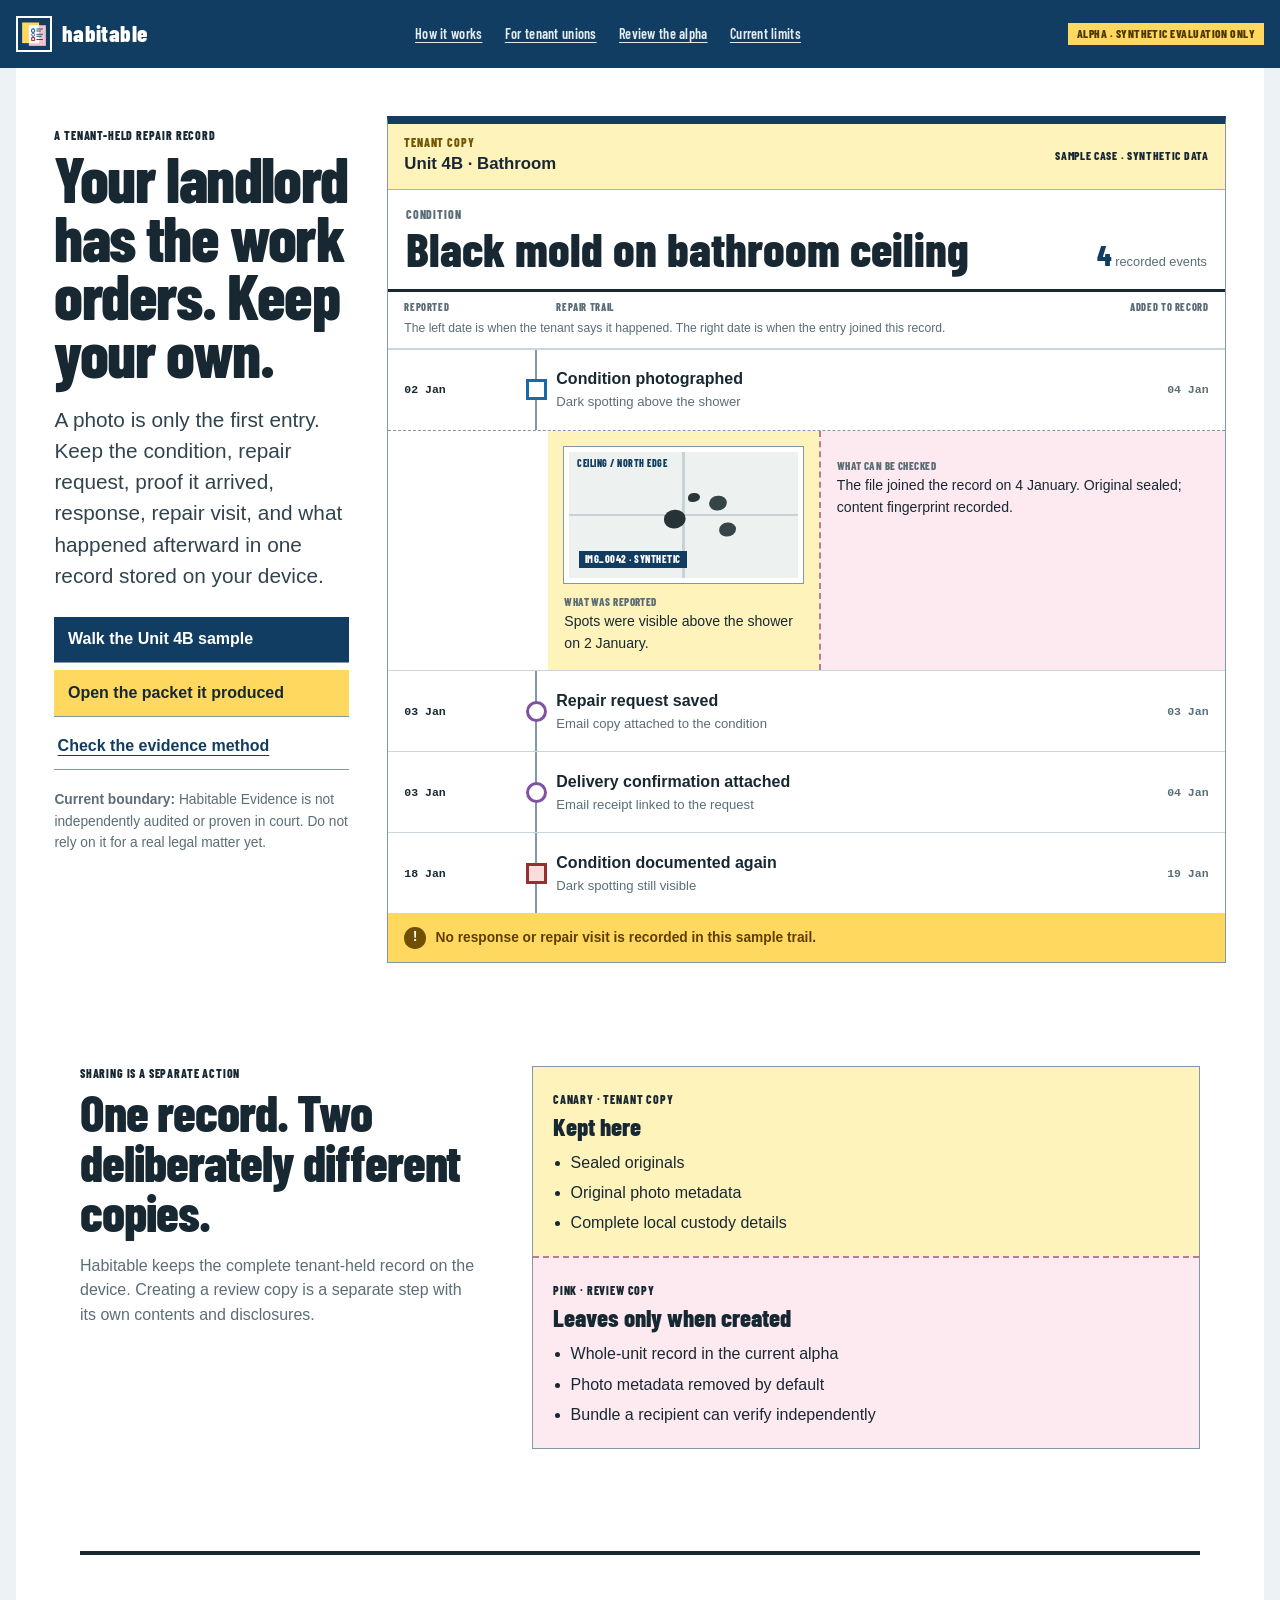
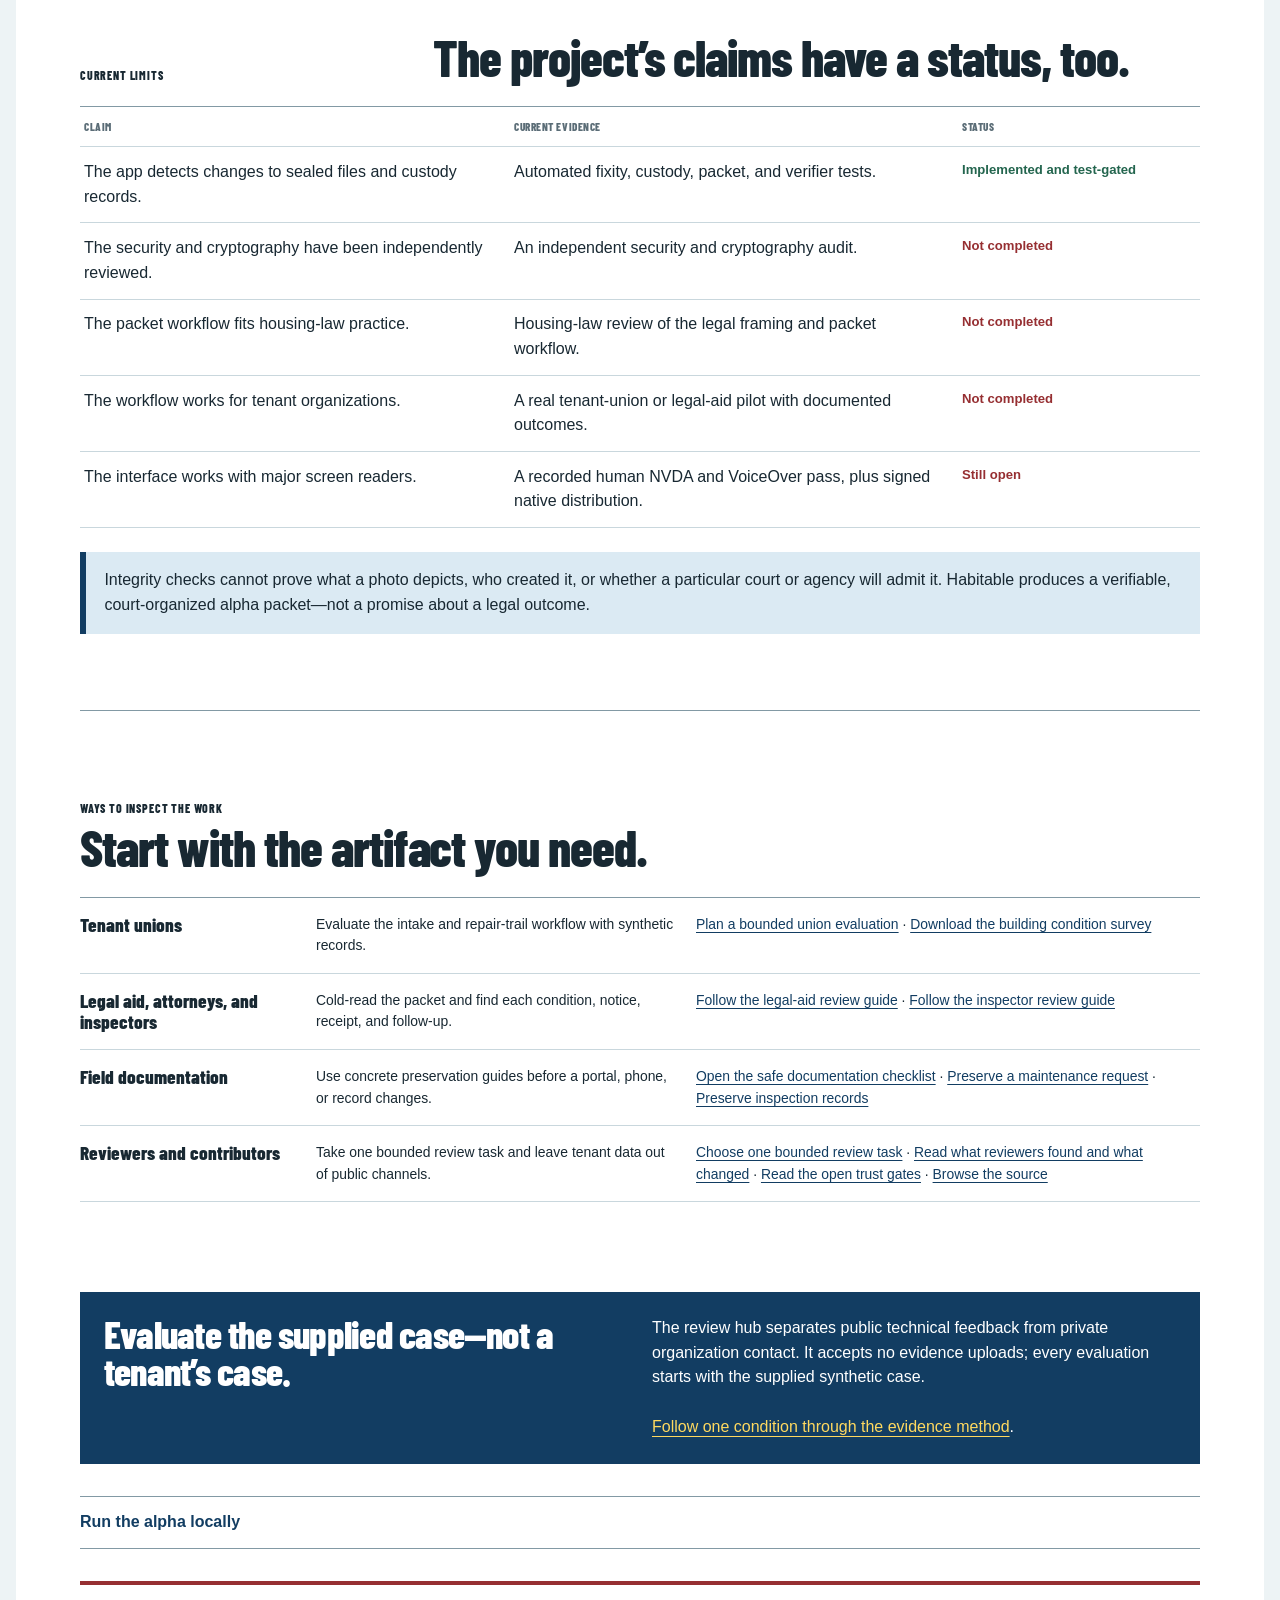
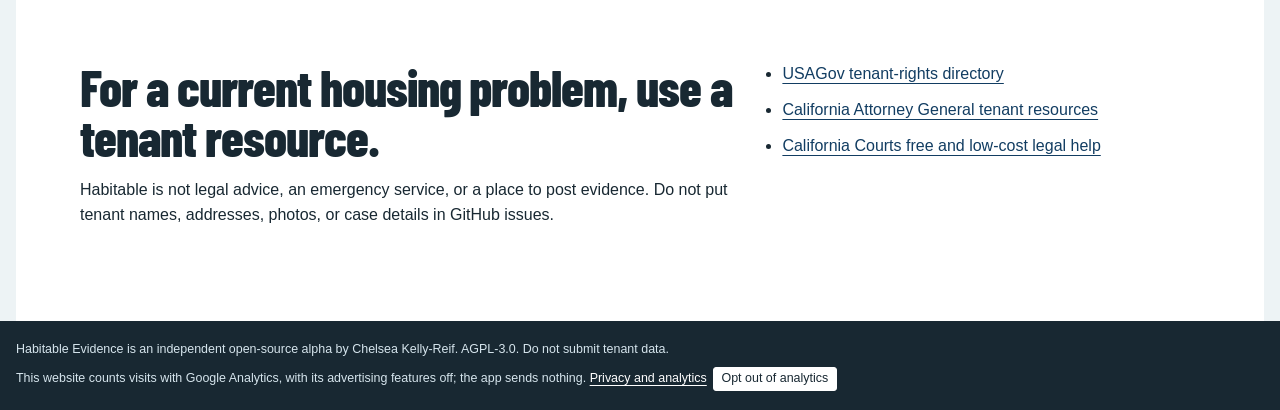
==== commit 8141af2f: "feat(site): add google analytics 4 to the documentation website only Owner decision 2026-09-17: GA4 " ====
--- a/site/index.html
+++ b/site/index.html
@@ -24,25 +24,25 @@
       property="og:description"
       content="Habitable Evidence helps tenants and unions document repairs, notices, photos, and timelines offline—then share a packet anyone can verify."
     />
-    <meta property="og:image" content="https://habitable.chelseakr.com/img/app-en.png" />
+    <meta property="og:image" content="https://habitable.chelseakr.com/img/social-card.png" />
     <meta property="og:image:type" content="image/png" />
-    <meta property="og:image:width" content="2200" />
-    <meta property="og:image:height" content="3000" />
+    <meta property="og:image:width" content="1200" />
+    <meta property="og:image:height" content="630" />
     <meta
       property="og:image:alt"
-      content="The Habitable repair trail for a synthetic Unit 4B condition."
+      content="Habitable Evidence: encrypted, tamper-evident habitability documentation and verifiable review packets for tenant unions."
     />
 
-    <meta name="twitter:card" content="summary" />
+    <meta name="twitter:card" content="summary_large_image" />
     <meta name="twitter:title" content="Habitable Evidence — Offline Tenant Repair Documentation" />
     <meta
       name="twitter:description"
       content="Habitable Evidence helps tenants and unions document repairs, notices, photos, and timelines offline—then share a packet anyone can verify."
     />
-    <meta name="twitter:image" content="https://habitable.chelseakr.com/img/app-en.png" />
+    <meta name="twitter:image" content="https://habitable.chelseakr.com/img/social-card.png" />
     <meta
       name="twitter:image:alt"
-      content="The Habitable repair trail for a synthetic Unit 4B condition."
+      content="Habitable Evidence: encrypted, tamper-evident habitability documentation and verifiable review packets for tenant unions."
     />
 
     <script type="application/ld+json">
@@ -67,10 +67,10 @@
           {
             "@type": "ImageObject",
             "@id": "https://habitable.chelseakr.com/#primaryimage",
-            "contentUrl": "https://habitable.chelseakr.com/img/app-en.png",
-            "width": 2200,
-            "height": 3000,
-            "caption": "The Habitable Evidence app in English."
+            "contentUrl": "https://habitable.chelseakr.com/img/social-card.png",
+            "width": 1200,
+            "height": 630,
+            "caption": "Habitable Evidence: encrypted, tamper-evident habitability documentation and verifiable review packets for tenant unions."
           },
           {
             "@type": "WebPage",
@@ -117,7 +117,8 @@
         ]
       }
     </script>
-    <link rel="stylesheet" href="home.css?v=repair-trail" />
+    <link rel="stylesheet" href="home.css?v=analytics-note" />
+    <script src="analytics.js" defer></script>
   </head>
   <body>
     <a class="skip" href="#main">Skip to content</a>
@@ -442,6 +443,7 @@
         Habitable Evidence is an independent open-source alpha by Chelsea Kelly-Reif.
         AGPL-3.0. Do not submit tenant data.
       </p>
+      <p class="analytics-note">This website counts visits with Google Analytics, with its advertising features off; the app sends nothing. <a href="trust-limitations/#analytics">Privacy and analytics</a><span class="analytics-opt-out" hidden></span></p>
     </footer>
   </body>
 </html>
--- a/site/home.css
+++ b/site/home.css
@@ -598,6 +598,8 @@
   font-size: .78rem;
 }
 footer p { margin: 0; }
+footer p + p { margin-block-start: .5rem; }
+footer a { color: var(--white); }
 
 @media (max-width: 900px) {
   .site-top {
